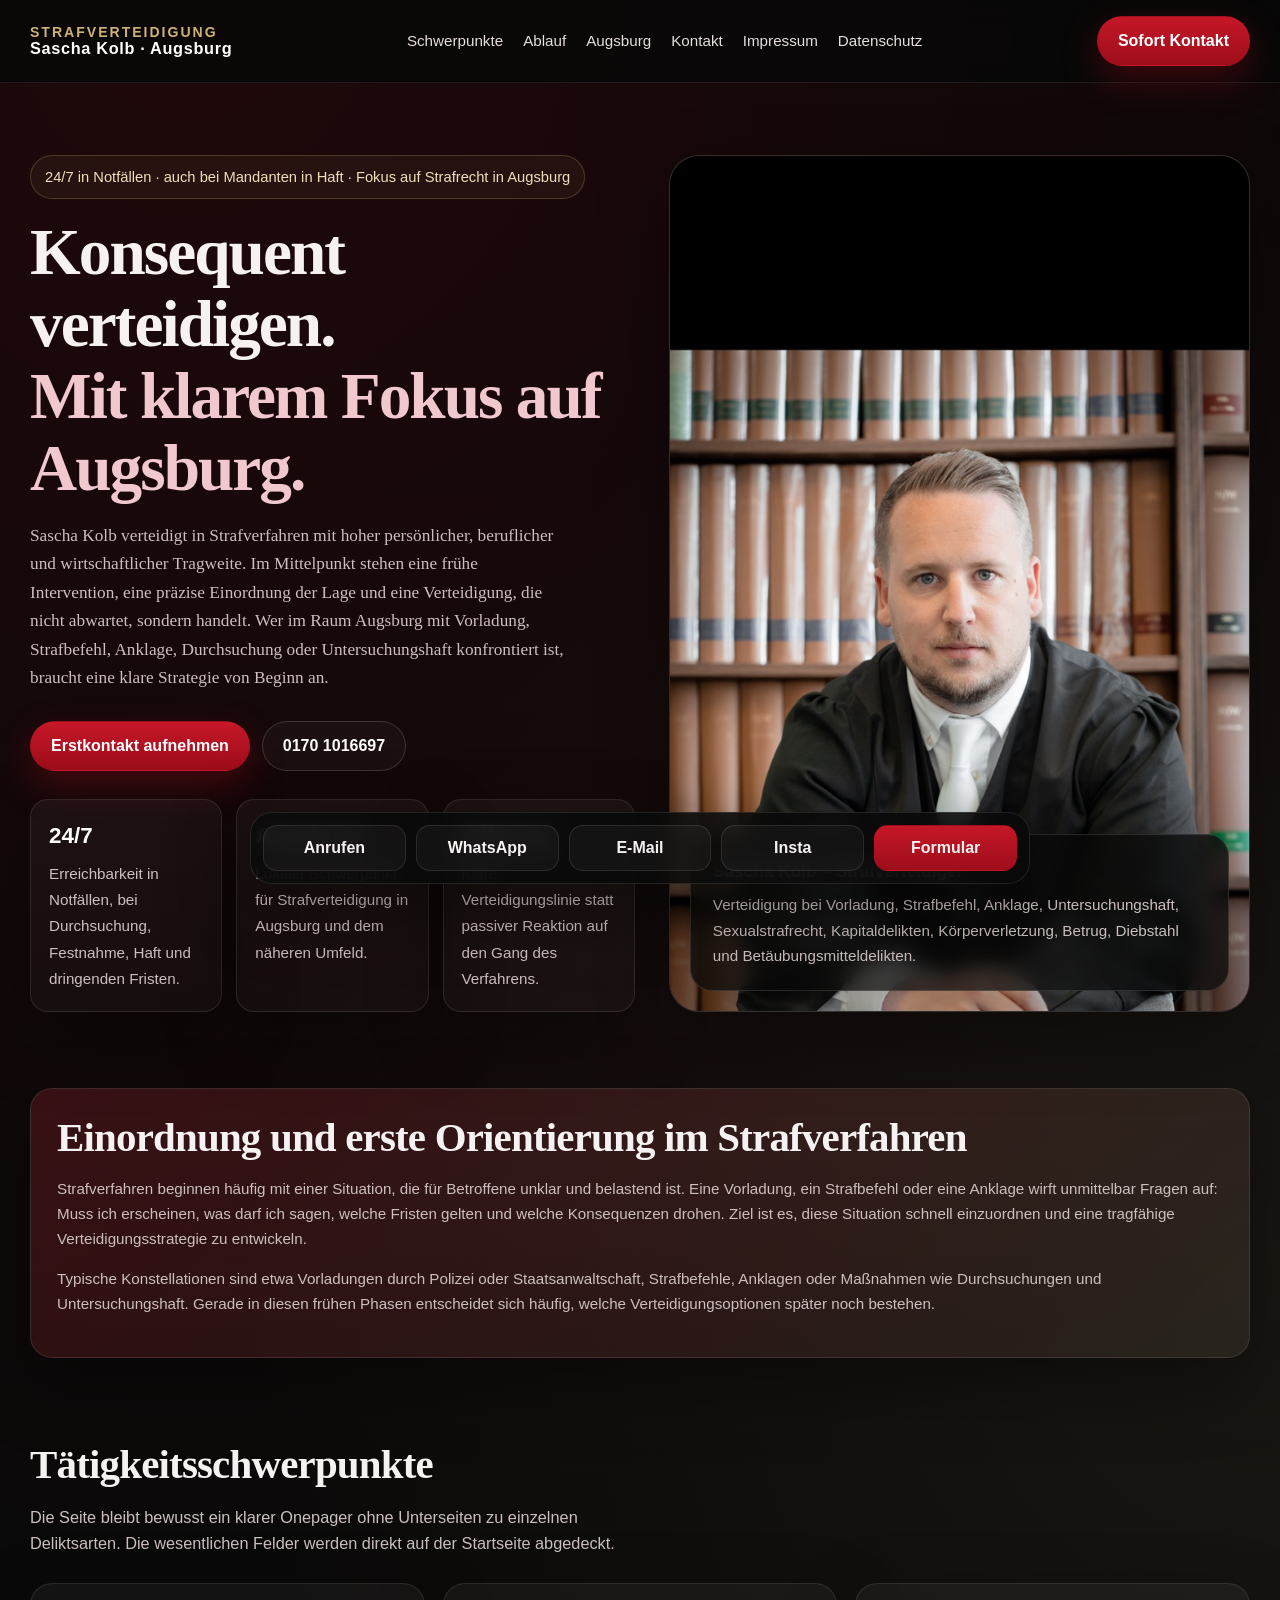
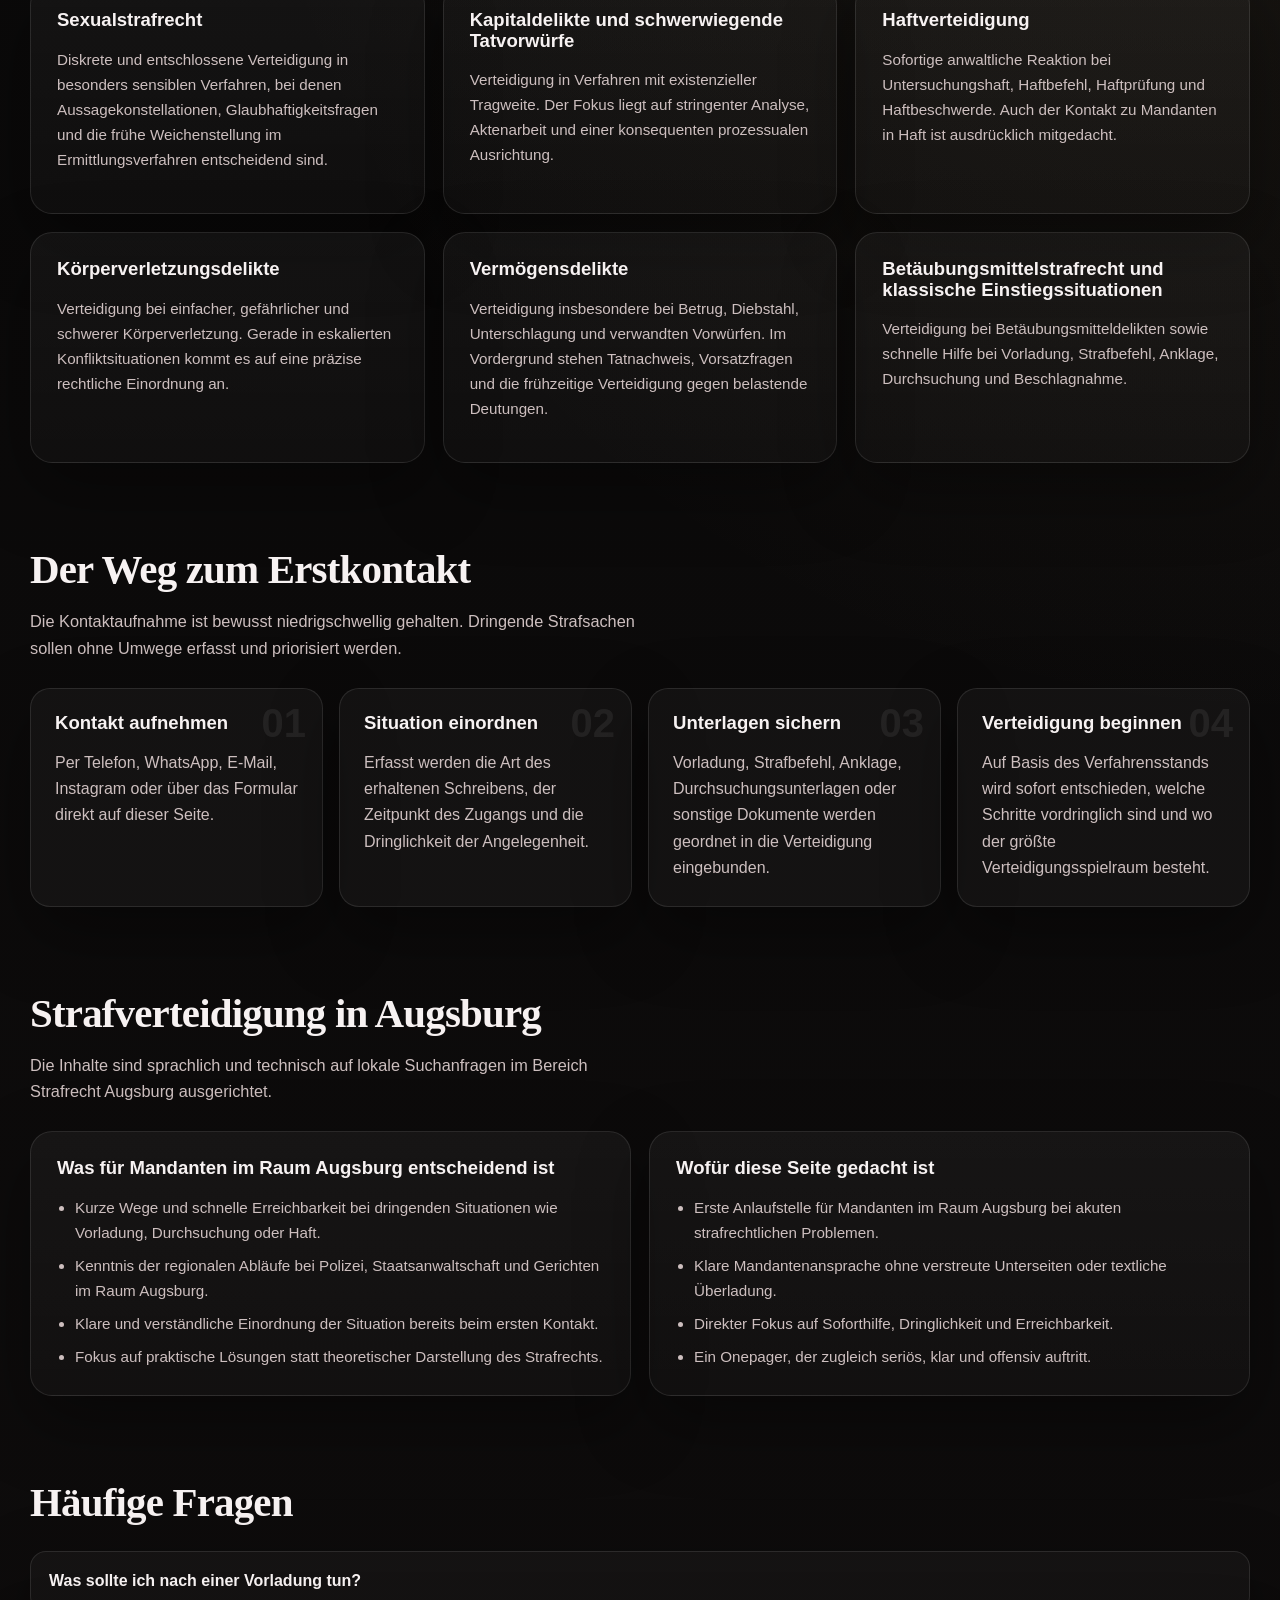
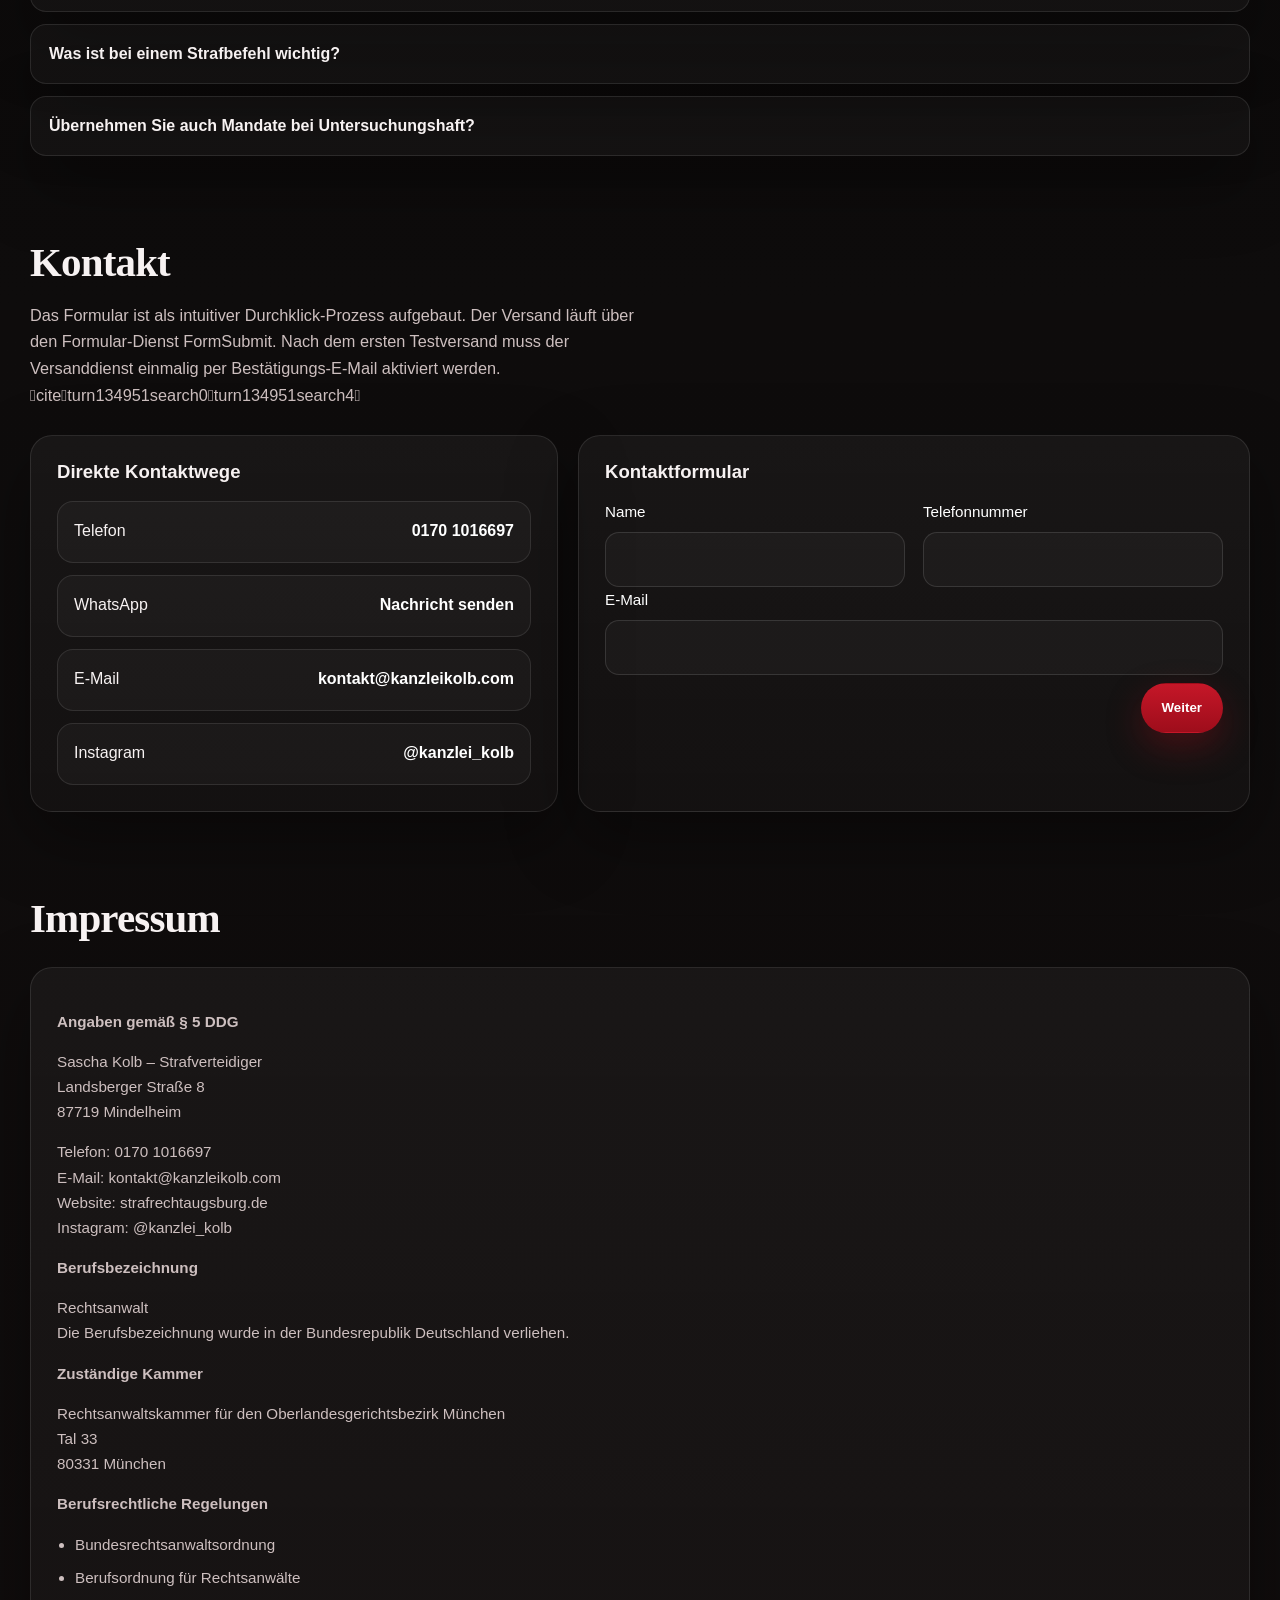
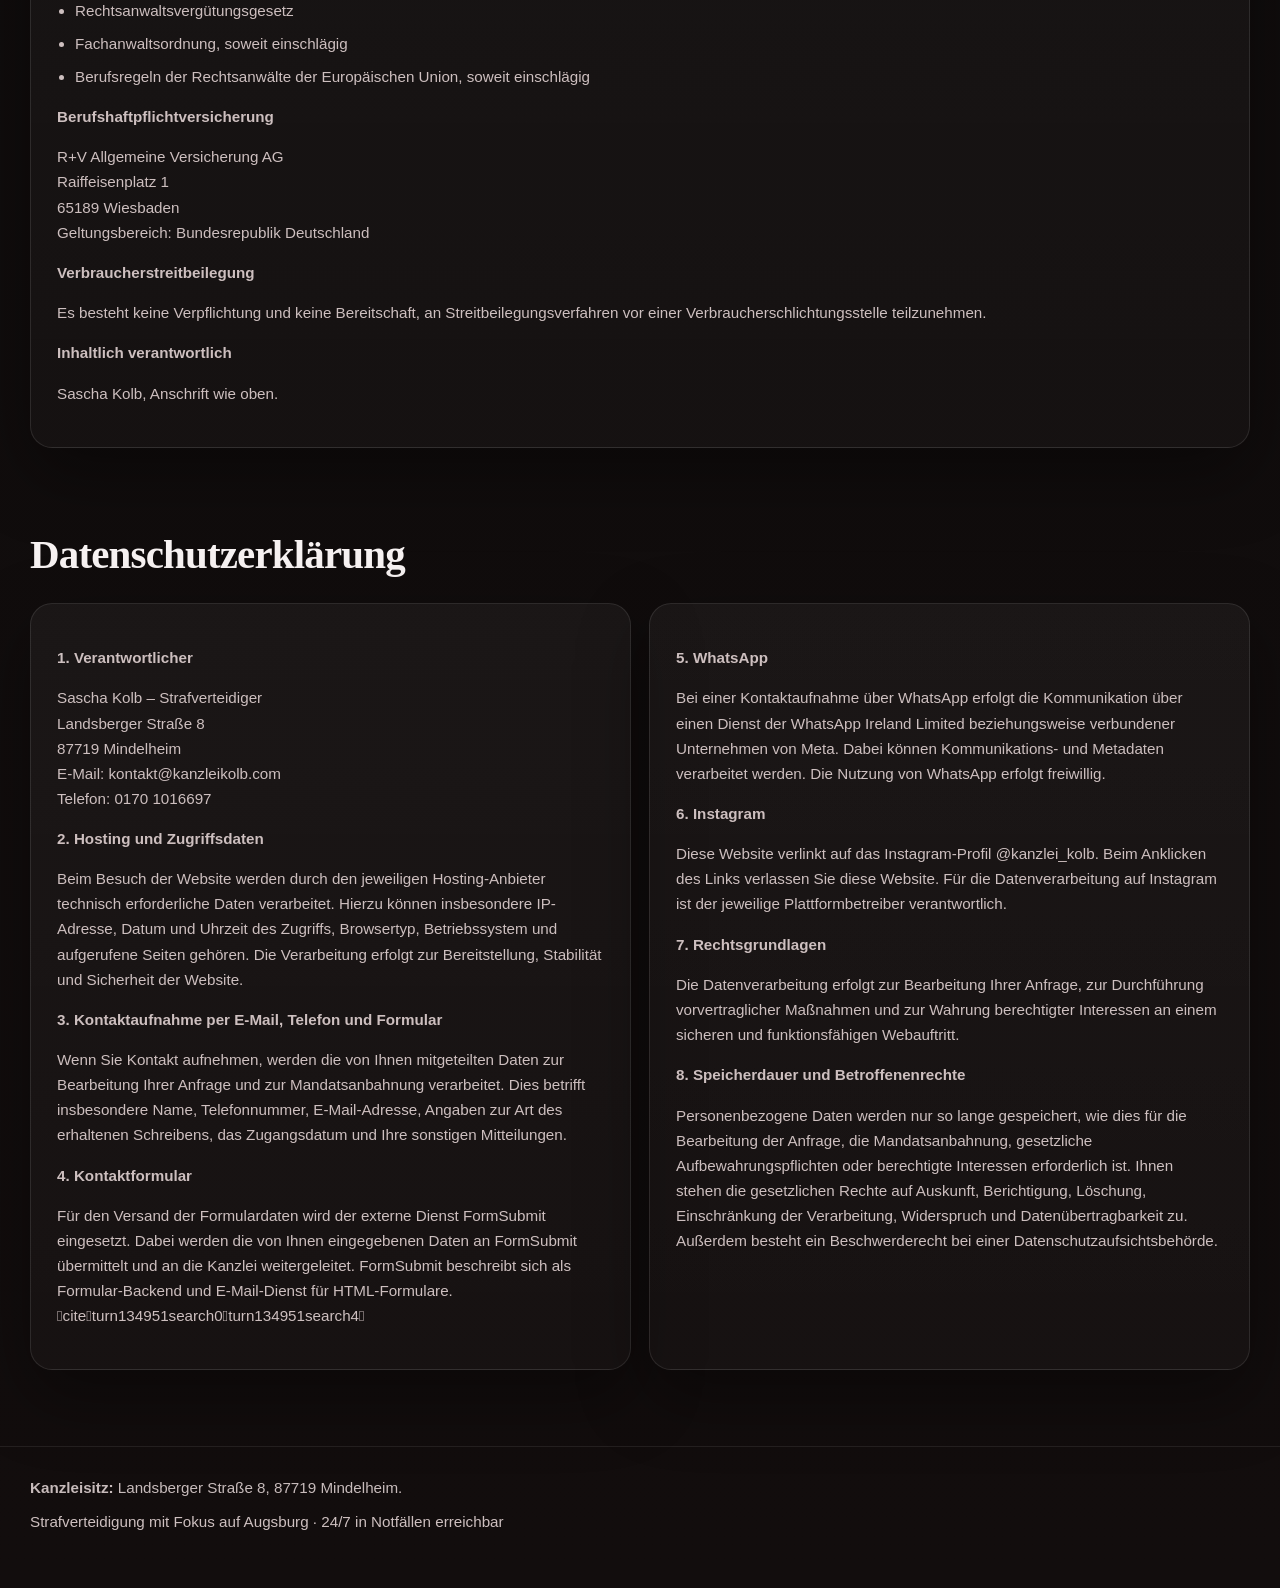
==== index.html @ fd98f2f2 "Add files via upload" ====
<!DOCTYPE html>
<html lang="de">
<head>
  <meta charset="UTF-8" />
  <meta name="viewport" content="width=device-width, initial-scale=1.0" />
  <title>Sascha Kolb – Strafverteidiger Augsburg | 24/7 in Notfällen</title>
  <meta name="description" content="Sascha Kolb – Strafverteidiger mit Fokus auf Augsburg. Verteidigung bei Vorladung, Strafbefehl, Anklage, Untersuchungshaft, Sexualstrafrecht, Kapitaldelikten, Körperverletzung, Betrug, Diebstahl und Betäubungsmitteldelikten. 24/7 in Notfällen erreichbar." />
  <meta name="keywords" content="Strafverteidiger Augsburg, Anwalt Strafrecht Augsburg, Strafverteidigung Augsburg, Sascha Kolb, Vorladung Augsburg, Strafbefehl Augsburg, Anklage Augsburg, Haftverteidigung Augsburg, Sexualstrafrecht Augsburg, Körperverletzung Augsburg, Betrug Augsburg, Diebstahl Augsburg, BTM Augsburg, Rechtsanwalt Strafrecht Augsburg" />
  <meta name="robots" content="index, follow, max-image-preview:large" />
  <meta name="theme-color" content="#0d0b0b" />
  <meta property="og:title" content="Sascha Kolb – Strafverteidiger Augsburg" />
  <meta property="og:description" content="Konsequente Strafverteidigung in Augsburg. 24/7 in Notfällen. Verteidigung bei Vorladung, Strafbefehl, Anklage und Haftsachen." />
  <meta property="og:type" content="website" />
  <meta property="og:locale" content="de_DE" />
  <meta property="og:url" content="https://strafrechtaugsburg.de/" />
  <link rel="canonical" href="https://strafrechtaugsburg.de/" />

  <style>
    :root {
      --bg: #080808;
      --bg2: #120d0d;
      --panel: rgba(255,255,255,0.045);
      --panel2: rgba(255,255,255,0.03);
      --line: rgba(255,255,255,0.10);
      --text: #f7f2f2;
      --muted: #cdbfbf;
      --red: #9e0d1b;
      --red2: #c51728;
      --gold: #cfb17a;
      --shadow: 0 26px 70px rgba(0,0,0,0.38);
      --radius: 22px;
      --max: 1220px;
    }

    * { box-sizing: border-box; }
    html { scroll-behavior: smooth; }
    body {
      margin: 0;
      color: var(--text);
      font-family: Georgia, "Times New Roman", serif;
      background:
        radial-gradient(circle at 15% 0%, rgba(158,13,27,0.16), transparent 24%),
        radial-gradient(circle at 100% 20%, rgba(207,177,122,0.08), transparent 20%),
        linear-gradient(180deg, #070707 0%, #0e0c0c 55%, #120d0d 100%);
      line-height: 1.65;
    }

    a { color: inherit; text-decoration: none; }
    img { max-width: 100%; display: block; }
    .container { width: min(calc(100% - 34px), var(--max)); margin: 0 auto; }
    .sans { font-family: Arial, Helvetica, sans-serif; }

    .topbar {
      position: sticky;
      top: 0;
      z-index: 999;
      backdrop-filter: blur(14px);
      background: rgba(8,8,8,0.84);
      border-bottom: 1px solid rgba(255,255,255,0.08);
    }

    .topbar-inner {
      display: flex;
      justify-content: space-between;
      align-items: center;
      gap: 18px;
      padding: 16px 0;
    }

    .logo {
      display: flex;
      flex-direction: column;
      line-height: 1.08;
    }

    .logo strong {
      font-family: Arial, Helvetica, sans-serif;
      text-transform: uppercase;
      letter-spacing: 0.14em;
      color: var(--gold);
      font-size: 0.88rem;
    }

    .logo span {
      font-family: Arial, Helvetica, sans-serif;
      font-weight: 700;
      font-size: 1.02rem;
      letter-spacing: 0.04em;
      color: white;
    }

    .nav {
      display: flex;
      gap: 20px;
      align-items: center;
      flex-wrap: wrap;
      font-family: Arial, Helvetica, sans-serif;
    }

    .nav a {
      color: #e7dddd;
      font-size: 0.95rem;
    }

    .btn {
      display: inline-flex;
      align-items: center;
      justify-content: center;
      min-height: 50px;
      padding: 0 20px;
      border-radius: 999px;
      border: 1px solid transparent;
      font-family: Arial, Helvetica, sans-serif;
      font-weight: 700;
      cursor: pointer;
      transition: transform 0.18s ease, box-shadow 0.18s ease;
    }

    .btn:hover { transform: translateY(-1px); }

    .btn-primary {
      color: white;
      background: linear-gradient(180deg, var(--red2) 0%, var(--red) 100%);
      box-shadow: 0 14px 35px rgba(158,13,27,0.35);
    }

    .btn-secondary {
      color: white;
      background: rgba(255,255,255,0.03);
      border-color: rgba(255,255,255,0.15);
    }

    .hero {
      padding: 72px 0 34px;
    }

    .hero-grid {
      display: grid;
      grid-template-columns: 1.02fr 0.98fr;
      gap: 34px;
      align-items: stretch;
    }

    .eyebrow {
      display: inline-flex;
      gap: 10px;
      padding: 9px 14px;
      border-radius: 999px;
      border: 1px solid rgba(207,177,122,0.24);
      background: rgba(207,177,122,0.06);
      color: #f0dfbb;
      font-family: Arial, Helvetica, sans-serif;
      font-size: 0.92rem;
      margin-bottom: 18px;
    }

    h1, h2, h3 {
      margin: 0 0 16px;
      line-height: 1.1;
      font-weight: 700;
    }

    h1 {
      font-size: clamp(2.55rem, 5.1vw, 5rem);
      letter-spacing: -0.03em;
    }

    h2 {
      font-size: clamp(1.8rem, 3.2vw, 2.8rem);
      letter-spacing: -0.02em;
    }

    h3 {
      font-size: 1.16rem;
      font-family: Arial, Helvetica, sans-serif;
    }

    .accent { color: #f2c8cf; }

    .lead {
      max-width: 62ch;
      color: var(--muted);
      font-size: 1.08rem;
      margin-bottom: 0;
    }

    .cta-row {
      display: flex;
      flex-wrap: wrap;
      gap: 12px;
      margin: 28px 0 24px;
    }

    .metrics {
      display: grid;
      grid-template-columns: repeat(3, minmax(0, 1fr));
      gap: 14px;
      margin-top: 28px;
    }

    .metric {
      border: 1px solid var(--line);
      background: linear-gradient(180deg, rgba(255,255,255,0.04), rgba(255,255,255,0.025));
      border-radius: 18px;
      padding: 18px;
      box-shadow: var(--shadow);
    }

    .metric strong {
      display: block;
      margin-bottom: 6px;
      color: white;
      font-size: 1.4rem;
      font-family: Arial, Helvetica, sans-serif;
    }

    .metric span {
      color: var(--muted);
      font-family: Arial, Helvetica, sans-serif;
      font-size: 0.95rem;
    }

    .hero-card {
      position: relative;
      overflow: hidden;
      border-radius: 30px;
      border: 1px solid rgba(255,255,255,0.09);
      box-shadow: var(--shadow);
      min-height: 690px;
      background:
        linear-gradient(160deg, rgba(207,177,122,0.08), rgba(255,255,255,0.02)),
        linear-gradient(180deg, #111111, #1b1010 70%, #220d10 100%);
    }

    .portrait {
      position: absolute;
      inset: 0;
      width: 100%;
      height: 100%;
      object-fit: cover;
      object-position: center top;
    }

    .hero-overlay {
      position: absolute;
      left: 20px;
      right: 20px;
      bottom: 20px;
      padding: 22px;
      border-radius: 22px;
      border: 1px solid rgba(255,255,255,0.12);
      background: rgba(10,10,10,0.78);
      backdrop-filter: blur(10px);
      box-shadow: var(--shadow);
    }

    .hero-overlay strong {
      display: block;
      margin-bottom: 7px;
      font-size: 1.08rem;
      font-family: Arial, Helvetica, sans-serif;
    }

    .section { padding: 42px 0; }

    .section-head {
      max-width: 78ch;
      margin-bottom: 26px;
    }

    .section-sub {
      color: var(--muted);
      margin: 0;
      font-size: 1.02rem;
    }

    .grid-3 {
      display: grid;
      grid-template-columns: repeat(3, minmax(0, 1fr));
      gap: 18px;
    }

    .grid-2 {
      display: grid;
      grid-template-columns: 1fr 1fr;
      gap: 18px;
    }

    .panel {
      border: 1px solid var(--line);
      border-radius: var(--radius);
      padding: 26px;
      background: linear-gradient(180deg, rgba(255,255,255,0.045), rgba(255,255,255,0.025));
      box-shadow: var(--shadow);
    }

    .panel p, .panel li, .small {
      color: var(--muted);
      font-family: Arial, Helvetica, sans-serif;
      font-size: 0.95rem;
    }

    .signal {
      background:
        linear-gradient(135deg, rgba(158,13,27,0.23), rgba(207,177,122,0.06)),
        linear-gradient(180deg, rgba(255,255,255,0.04), rgba(255,255,255,0.025));
    }

    .list {
      margin: 0;
      padding-left: 18px;
    }

    .list li + li { margin-top: 8px; }

    .keyword-band {
      display: flex;
      flex-wrap: wrap;
      gap: 10px;
      margin-top: 14px;
    }

    .keyword {
      padding: 10px 14px;
      border-radius: 999px;
      border: 1px solid rgba(255,255,255,0.10);
      background: rgba(255,255,255,0.04);
      font-family: Arial, Helvetica, sans-serif;
      font-size: 0.92rem;
      color: #f0ebeb;
    }

    .steps {
      display: grid;
      grid-template-columns: repeat(4, minmax(0,1fr));
      gap: 16px;
      counter-reset: steps;
    }

    .step {
      position: relative;
      padding: 24px;
      border-radius: 20px;
      border: 1px solid var(--line);
      background: rgba(255,255,255,0.035);
      overflow: hidden;
      box-shadow: var(--shadow);
    }

    .step::before {
      counter-increment: steps;
      content: "0" counter(steps);
      position: absolute;
      top: 14px;
      right: 16px;
      color: rgba(255,255,255,0.07);
      font-family: Arial, Helvetica, sans-serif;
      font-size: 2.5rem;
      font-weight: 700;
      line-height: 1;
    }

    .step p { margin: 0; color: var(--muted); font-family: Arial, Helvetica, sans-serif; }

    .faq {
      display: grid;
      gap: 12px;
    }

    details {
      border: 1px solid var(--line);
      border-radius: 16px;
      background: rgba(255,255,255,0.03);
      padding: 16px 18px;
      box-shadow: var(--shadow);
    }

    summary {
      cursor: pointer;
      list-style: none;
      font-family: Arial, Helvetica, sans-serif;
      font-weight: 700;
    }

    summary::-webkit-details-marker { display: none; }

    .contact-wrap {
      display: grid;
      grid-template-columns: 0.88fr 1.12fr;
      gap: 20px;
    }

    .contact-links {
      display: grid;
      gap: 12px;
      margin-top: 18px;
      font-family: Arial, Helvetica, sans-serif;
    }

    .contact-link {
      display: flex;
      justify-content: space-between;
      align-items: center;
      gap: 12px;
      min-height: 62px;
      padding: 15px 16px;
      border-radius: 16px;
      border: 1px solid var(--line);
      background: rgba(255,255,255,0.03);
    }

    .contact-link strong { color: white; }

    form {
      display: grid;
      gap: 14px;
      font-family: Arial, Helvetica, sans-serif;
    }

    label {
      display: grid;
      gap: 8px;
      color: #fff;
      font-size: 0.95rem;
      font-family: Arial, Helvetica, sans-serif;
    }

    input, select, textarea {
      width: 100%;
      font: inherit;
      color: white;
      background: rgba(255,255,255,0.03);
      border: 1px solid rgba(255,255,255,0.12);
      border-radius: 14px;
      padding: 14px 15px;
      outline: none;
    }

    input:focus, select:focus, textarea:focus {
      border-color: rgba(207,177,122,0.45);
      box-shadow: 0 0 0 3px rgba(207,177,122,0.10);
    }

    textarea { min-height: 150px; resize: vertical; }

    .steps-form { position: relative; }
    .form-step { display: none; }
    .form-step.active { display: block; }

    .step-actions {
      display: flex;
      justify-content: space-between;
      gap: 12px;
      margin-top: 8px;
    }

    .status {
      min-height: 24px;
      font-family: Arial, Helvetica, sans-serif;
      font-size: 0.95rem;
      color: #f0dfbb;
    }

    footer {
      margin-top: 34px;
      padding: 28px 0 54px;
      border-top: 1px solid rgba(255,255,255,0.08);
      color: #c7bbbb;
      font-family: Arial, Helvetica, sans-serif;
      font-size: 0.95rem;
    }

    .sticky {
      position: fixed;
      left: 50%;
      bottom: 16px;
      transform: translateX(-50%);
      z-index: 1000;
      width: min(calc(100% - 24px), 780px);
      padding: 12px;
      border-radius: 22px;
      background: rgba(10,10,10,0.88);
      backdrop-filter: blur(12px);
      border: 1px solid rgba(255,255,255,0.10);
      box-shadow: var(--shadow);
    }

    .sticky-grid {
      display: grid;
      grid-template-columns: repeat(5, 1fr);
      gap: 10px;
      font-family: Arial, Helvetica, sans-serif;
    }

    .sticky a {
      min-height: 46px;
      display: flex;
      align-items: center;
      justify-content: center;
      border-radius: 14px;
      border: 1px solid var(--line);
      background: rgba(255,255,255,0.04);
      font-weight: 700;
    }

    .sticky a.primary {
      background: linear-gradient(180deg, var(--red2), var(--red));
      border-color: transparent;
    }

    @media (max-width: 1020px) {
      .hero-grid, .grid-3, .steps, .contact-wrap, .grid-2 {
        grid-template-columns: 1fr 1fr;
      }
      .metrics { grid-template-columns: 1fr; }
    }

    @media (max-width: 760px) {
      .nav { display: none; }
      .hero-grid, .grid-3, .steps, .contact-wrap, .grid-2, .sticky-grid {
        grid-template-columns: 1fr;
      }
      .hero-card { min-height: 500px; }
      body { padding-bottom: 110px; }
      .hero { padding-top: 46px; }
    }
  </style>

  <script type="application/ld+json">
  {
    "@context":"https://schema.org",
    "@type":"LegalService",
    "name":"Sascha Kolb – Strafverteidiger",
    "url":"https://strafrechtaugsburg.de/",
    "description":"Strafverteidigung mit Fokus auf Augsburg bei Vorladung, Strafbefehl, Anklage, Untersuchungshaft, Sexualstrafrecht, Kapitaldelikten, Körperverletzung, Betrug, Diebstahl und Betäubungsmitteldelikten.",
    "areaServed":"Augsburg",
    "telephone":"+491701016697",
    "email":"kontakt@kanzleikolb.com",
    "address":{
      "@type":"PostalAddress",
      "streetAddress":"Landsberger Straße 8",
      "addressLocality":"Mindelheim",
      "postalCode":"87719",
      "addressCountry":"DE"
    },
    "sameAs":["https://instagram.com/kanzlei_kolb"]
  }
  </script>
</head>
<body>

  <header class="topbar">
    <div class="container topbar-inner">
      <a href="#top" class="logo">
        <strong>Strafverteidigung</strong>
        <span>Sascha Kolb · Augsburg</span>
      </a>
      <nav class="nav">
        <a href="#schwerpunkte">Schwerpunkte</a>
        <a href="#ablauf">Ablauf</a>
        <a href="#augsburg">Augsburg</a>
        <a href="#kontakt">Kontakt</a>
        <a href="#impressum">Impressum</a>
        <a href="#datenschutz">Datenschutz</a>
      </nav>
      <a class="btn btn-primary" href="#kontakt">Sofort Kontakt</a>
    </div>
  </header>

  <main id="top">
    <section class="hero">
      <div class="container hero-grid">
        <div>
          <div class="eyebrow">24/7 in Notfällen · auch bei Mandanten in Haft · Fokus auf Strafrecht in Augsburg</div>
          <h1>Konsequent verteidigen.<br><span class="accent">Mit klarem Fokus auf Augsburg.</span></h1>
          <p class="lead">
            Sascha Kolb verteidigt in Strafverfahren mit hoher persönlicher, beruflicher und wirtschaftlicher Tragweite. Im Mittelpunkt stehen eine frühe Intervention, eine präzise Einordnung der Lage und eine Verteidigung, die nicht abwartet, sondern handelt. Wer im Raum Augsburg mit Vorladung, Strafbefehl, Anklage, Durchsuchung oder Untersuchungshaft konfrontiert ist, braucht eine klare Strategie von Beginn an.
          </p>
          <div class="cta-row">
            <a class="btn btn-primary" href="#kontakt">Erstkontakt aufnehmen</a>
            <a class="btn btn-secondary" href="tel:+491701016697">0170 1016697</a>
          </div>

          <div class="metrics">
            <div class="metric">
              <strong>24/7</strong>
              <span>Erreichbarkeit in Notfällen, bei Durchsuchung, Festnahme, Haft und dringenden Fristen.</span>
            </div>
            <div class="metric">
              <strong>Augsburg</strong>
              <span>Lokaler Schwerpunkt für Strafverteidigung in Augsburg und dem näheren Umfeld.</span>
            </div>
            <div class="metric">
              <strong>Offensiv</strong>
              <span>Klare Verteidigungslinie statt passiver Reaktion auf den Gang des Verfahrens.</span>
            </div>
          </div>
        </div>

        <div class="hero-card">
          <img class="portrait" src="[data-uri]" alt="Sascha Kolb – Strafverteidiger Augsburg" />
          <div class="hero-overlay">
            <strong>Sascha Kolb – Strafverteidiger</strong>
            <div class="small">
              Verteidigung bei Vorladung, Strafbefehl, Anklage, Untersuchungshaft, Sexualstrafrecht, Kapitaldelikten, Körperverletzung, Betrug, Diebstahl und Betäubungsmitteldelikten.
            </div>
          </div>
        </div>
      </div>
    </section>

    <section class="section">
      <div class="container">
        <div class="panel signal">
          <h2>Einordnung und erste Orientierung im Strafverfahren</h2>
          <p>
            Strafverfahren beginnen häufig mit einer Situation, die für Betroffene unklar und belastend ist. Eine Vorladung, ein Strafbefehl oder eine Anklage wirft unmittelbar Fragen auf: Muss ich erscheinen, was darf ich sagen, welche Fristen gelten und welche Konsequenzen drohen. Ziel ist es, diese Situation schnell einzuordnen und eine tragfähige Verteidigungsstrategie zu entwickeln.
          </p>
          <p class="small">Typische Konstellationen sind etwa Vorladungen durch Polizei oder Staatsanwaltschaft, Strafbefehle, Anklagen oder Maßnahmen wie Durchsuchungen und Untersuchungshaft. Gerade in diesen frühen Phasen entscheidet sich häufig, welche Verteidigungsoptionen später noch bestehen.</p>
        </div>
      </div>
    </section>

    <section class="section" id="schwerpunkte">
      <div class="container">
        <div class="section-head">
          <h2>Tätigkeitsschwerpunkte</h2>
          <p class="section-sub sans">
            Die Seite bleibt bewusst ein klarer Onepager ohne Unterseiten zu einzelnen Deliktsarten. Die wesentlichen Felder werden direkt auf der Startseite abgedeckt.
          </p>
        </div>

        <div class="grid-3">
          <article class="panel">
            <h3>Sexualstrafrecht</h3>
            <p>Diskrete und entschlossene Verteidigung in besonders sensiblen Verfahren, bei denen Aussagekonstellationen, Glaubhaftigkeitsfragen und die frühe Weichenstellung im Ermittlungsverfahren entscheidend sind.</p>
          </article>
          <article class="panel">
            <h3>Kapitaldelikte und schwerwiegende Tatvorwürfe</h3>
            <p>Verteidigung in Verfahren mit existenzieller Tragweite. Der Fokus liegt auf stringenter Analyse, Aktenarbeit und einer konsequenten prozessualen Ausrichtung.</p>
          </article>
          <article class="panel">
            <h3>Haftverteidigung</h3>
            <p>Sofortige anwaltliche Reaktion bei Untersuchungshaft, Haftbefehl, Haftprüfung und Haftbeschwerde. Auch der Kontakt zu Mandanten in Haft ist ausdrücklich mitgedacht.</p>
          </article>
          <article class="panel">
            <h3>Körperverletzungsdelikte</h3>
            <p>Verteidigung bei einfacher, gefährlicher und schwerer Körperverletzung. Gerade in eskalierten Konfliktsituationen kommt es auf eine präzise rechtliche Einordnung an.</p>
          </article>
          <article class="panel">
            <h3>Vermögensdelikte</h3>
            <p>Verteidigung insbesondere bei Betrug, Diebstahl, Unterschlagung und verwandten Vorwürfen. Im Vordergrund stehen Tatnachweis, Vorsatzfragen und die frühzeitige Verteidigung gegen belastende Deutungen.</p>
          </article>
          <article class="panel">
            <h3>Betäubungsmittelstrafrecht und klassische Einstiegssituationen</h3>
            <p>Verteidigung bei Betäubungsmitteldelikten sowie schnelle Hilfe bei Vorladung, Strafbefehl, Anklage, Durchsuchung und Beschlagnahme.</p>
          </article>
        </div>
      </div>
    </section>

    <section class="section" id="ablauf">
      <div class="container">
        <div class="section-head">
          <h2>Der Weg zum Erstkontakt</h2>
          <p class="section-sub sans">
            Die Kontaktaufnahme ist bewusst niedrigschwellig gehalten. Dringende Strafsachen sollen ohne Umwege erfasst und priorisiert werden.
          </p>
        </div>

        <div class="steps">
          <div class="step">
            <h3>Kontakt aufnehmen</h3>
            <p>Per Telefon, WhatsApp, E-Mail, Instagram oder über das Formular direkt auf dieser Seite.</p>
          </div>
          <div class="step">
            <h3>Situation einordnen</h3>
            <p>Erfasst werden die Art des erhaltenen Schreibens, der Zeitpunkt des Zugangs und die Dringlichkeit der Angelegenheit.</p>
          </div>
          <div class="step">
            <h3>Unterlagen sichern</h3>
            <p>Vorladung, Strafbefehl, Anklage, Durchsuchungsunterlagen oder sonstige Dokumente werden geordnet in die Verteidigung eingebunden.</p>
          </div>
          <div class="step">
            <h3>Verteidigung beginnen</h3>
            <p>Auf Basis des Verfahrensstands wird sofort entschieden, welche Schritte vordringlich sind und wo der größte Verteidigungsspielraum besteht.</p>
          </div>
        </div>
      </div>
    </section>

    <section class="section" id="augsburg">
      <div class="container">
        <div class="section-head">
          <h2>Strafverteidigung in Augsburg</h2>
          <p class="section-sub sans">
            Die Inhalte sind sprachlich und technisch auf lokale Suchanfragen im Bereich Strafrecht Augsburg ausgerichtet.
          </p>
        </div>

        <div class="grid-2">
          <div class="panel">
            <h3>Was für Mandanten im Raum Augsburg entscheidend ist</h3>
            <ul class="list">
              <li>Kurze Wege und schnelle Erreichbarkeit bei dringenden Situationen wie Vorladung, Durchsuchung oder Haft.</li>
              <li>Kenntnis der regionalen Abläufe bei Polizei, Staatsanwaltschaft und Gerichten im Raum Augsburg.</li>
              <li>Klare und verständliche Einordnung der Situation bereits beim ersten Kontakt.</li>
              <li>Fokus auf praktische Lösungen statt theoretischer Darstellung des Strafrechts.</li>
            </ul>
          </div>
          <div class="panel">
            <h3>Wofür diese Seite gedacht ist</h3>
            <ul class="list">
              <li>Erste Anlaufstelle für Mandanten im Raum Augsburg bei akuten strafrechtlichen Problemen.</li>
              <li>Klare Mandantenansprache ohne verstreute Unterseiten oder textliche Überladung.</li>
              <li>Direkter Fokus auf Soforthilfe, Dringlichkeit und Erreichbarkeit.</li>
              <li>Ein Onepager, der zugleich seriös, klar und offensiv auftritt.</li>
            </ul>
          </div>
        </div>
      </div>
    </section>

    <section class="section">
      <div class="container">
        <div class="section-head">
          <h2>Häufige Fragen</h2>
        </div>
        <div class="faq">
          <details>
            <summary>Was sollte ich nach einer Vorladung tun?</summary>
            <p class="small">Eine Vorladung sollte nicht reflexhaft beantwortet werden. Entscheidend ist zunächst die Einordnung des Verfahrensstands und die Klärung, welche Angaben sinnvoll sind und welche nicht.</p>
          </details>
          <details>
            <summary>Was ist bei einem Strafbefehl wichtig?</summary>
            <p class="small">Ein Strafbefehl ist kein bloßes Hinweisschreiben. Maßgeblich sind insbesondere Fristen, die Folgen einer rechtskräftigen Entscheidung und die Frage, ob und wie dagegen vorzugehen ist.</p>
          </details>
          <details>
            <summary>Übernehmen Sie auch Mandate bei Untersuchungshaft?</summary>
            <p class="small">Ja. Gerade in Haftsachen kommt es auf schnelle anwaltliche Reaktion und eine klare Priorisierung der nächsten Schritte an.</p>
          </details>
        </div>
      </div>
    </section>

    <section class="section" id="kontakt">
      <div class="container">
        <div class="section-head">
          <h2>Kontakt</h2>
          <p class="section-sub sans">
            Das Formular ist als intuitiver Durchklick-Prozess aufgebaut. Der Versand läuft über den Formular-Dienst FormSubmit. Nach dem ersten Testversand muss der Versanddienst einmalig per Bestätigungs-E-Mail aktiviert werden. citeturn134951search0turn134951search4
          </p>
        </div>

        <div class="contact-wrap">
          <div class="panel">
            <h3>Direkte Kontaktwege</h3>
            <div class="contact-links">
              <a class="contact-link" href="tel:+491701016697"><span>Telefon</span><strong>0170 1016697</strong></a>
              <a class="contact-link" href="https://wa.me/491701016697" target="_blank" rel="noopener"><span>WhatsApp</span><strong>Nachricht senden</strong></a>
              <a class="contact-link" href="mailto:kontakt@kanzleikolb.com"><span>E-Mail</span><strong>kontakt@kanzleikolb.com</strong></a>
              <a class="contact-link" href="https://instagram.com/kanzlei_kolb" target="_blank" rel="noopener"><span>Instagram</span><strong>@kanzlei_kolb</strong></a>
            </div>
          </div>

          <div class="panel">
            <h3>Kontaktformular</h3>
            <form id="wizardForm" class="steps-form" action="https://formsubmit.co/ajax/kontakt@kanzleikolb.com" method="POST">
              <input type="hidden" name="_subject" value="Neue Kontaktanfrage über strafrechtaugsburg.de" />
              <input type="hidden" name="_captcha" value="false" />
              <input type="hidden" name="_template" value="table" />
              <input type="text" name="_honey" style="display:none" tabindex="-1" autocomplete="off" />

              <div class="form-step active" data-step="1">
                <div class="grid-2">
                  <label>
                    Name
                    <input type="text" name="Name" id="name" required />
                  </label>
                  <label>
                    Telefonnummer
                    <input type="text" name="Telefon" id="phone" required />
                  </label>
                </div>
                <label>
                  E-Mail
                  <input type="email" name="E-Mail" id="email" required />
                </label>
                <div class="step-actions">
                  <span></span>
                  <button type="button" class="btn btn-primary" onclick="goStep(2)">Weiter</button>
                </div>
              </div>

              <div class="form-step" data-step="2">
                <label>
                  Welche Art von Schreiben wurde erhalten?
                  <select name="Art des Schreibens" id="documentType" required>
                    <option value="">Bitte auswählen</option>
                    <option>Vorladung</option>
                    <option>Strafbefehl</option>
                    <option>Anklage</option>
                    <option>Durchsuchungsbeschluss</option>
                    <option>Kein Schreiben erhalten</option>
                    <option>Sonstiges</option>
                  </select>
                </label>
                <label>
                  Datum des Zugangs
                  <input type="date" name="Datum des Zugangs" id="receivedDate" />
                </label>
                <label>
                  Kurze Schilderung
                  <textarea name="Sachverhalt" id="message" placeholder="Worum geht es?"></textarea>
                </label>
                <div class="step-actions">
                  <button type="button" class="btn btn-secondary" onclick="goStep(1)">Zurück</button>
                  <button type="submit" class="btn btn-primary">Anfrage absenden</button>
                </div>
              </div>

              <div id="formStatus" class="status"></div>
            </form>
          </div>
        </div>
      </div>
    </section>

    <section class="section" id="impressum">
      <div class="container">
        <div class="section-head">
          <h2>Impressum</h2>
        </div>
        <div class="panel">
          <p><strong>Angaben gemäß § 5 DDG</strong></p>
          <p>Sascha Kolb – Strafverteidiger<br>Landsberger Straße 8<br>87719 Mindelheim</p>
          <p>Telefon: <a href="tel:+491701016697">0170 1016697</a><br>
          E-Mail: <a href="mailto:kontakt@kanzleikolb.com">kontakt@kanzleikolb.com</a><br>
          Website: <a href="https://strafrechtaugsburg.de/">strafrechtaugsburg.de</a><br>
          Instagram: <a href="https://instagram.com/kanzlei_kolb" target="_blank" rel="noopener">@kanzlei_kolb</a></p>

          <p><strong>Berufsbezeichnung</strong></p>
          <p>Rechtsanwalt<br>Die Berufsbezeichnung wurde in der Bundesrepublik Deutschland verliehen.</p>

          <p><strong>Zuständige Kammer</strong></p>
          <p>Rechtsanwaltskammer für den Oberlandesgerichtsbezirk München<br>Tal 33<br>80331 München</p>

          <p><strong>Berufsrechtliche Regelungen</strong></p>
          <ul class="list">
            <li>Bundesrechtsanwaltsordnung</li>
            <li>Berufsordnung für Rechtsanwälte</li>
            <li>Rechtsanwaltsvergütungsgesetz</li>
            <li>Fachanwaltsordnung, soweit einschlägig</li>
            <li>Berufsregeln der Rechtsanwälte der Europäischen Union, soweit einschlägig</li>
          </ul>

          <p><strong>Berufshaftpflichtversicherung</strong></p>
          <p>R+V Allgemeine Versicherung AG<br>Raiffeisenplatz 1<br>65189 Wiesbaden<br>Geltungsbereich: Bundesrepublik Deutschland</p>

          <p><strong>Verbraucherstreitbeilegung</strong></p>
          <p>Es besteht keine Verpflichtung und keine Bereitschaft, an Streitbeilegungsverfahren vor einer Verbraucherschlichtungsstelle teilzunehmen.</p>

          <p><strong>Inhaltlich verantwortlich</strong></p>
          <p>Sascha Kolb, Anschrift wie oben.</p>
        </div>
      </div>
    </section>

    <section class="section" id="datenschutz">
      <div class="container">
        <div class="section-head">
          <h2>Datenschutzerklärung</h2>
        </div>

        <div class="grid-2">
          <div class="panel">
            <p><strong>1. Verantwortlicher</strong></p>
            <p>Sascha Kolb – Strafverteidiger<br>Landsberger Straße 8<br>87719 Mindelheim<br>E-Mail: kontakt@kanzleikolb.com<br>Telefon: 0170 1016697</p>

            <p><strong>2. Hosting und Zugriffsdaten</strong></p>
            <p>Beim Besuch der Website werden durch den jeweiligen Hosting-Anbieter technisch erforderliche Daten verarbeitet. Hierzu können insbesondere IP-Adresse, Datum und Uhrzeit des Zugriffs, Browsertyp, Betriebssystem und aufgerufene Seiten gehören. Die Verarbeitung erfolgt zur Bereitstellung, Stabilität und Sicherheit der Website.</p>

            <p><strong>3. Kontaktaufnahme per E-Mail, Telefon und Formular</strong></p>
            <p>Wenn Sie Kontakt aufnehmen, werden die von Ihnen mitgeteilten Daten zur Bearbeitung Ihrer Anfrage und zur Mandatsanbahnung verarbeitet. Dies betrifft insbesondere Name, Telefonnummer, E-Mail-Adresse, Angaben zur Art des erhaltenen Schreibens, das Zugangsdatum und Ihre sonstigen Mitteilungen.</p>

            <p><strong>4. Kontaktformular</strong></p>
            <p>Für den Versand der Formulardaten wird der externe Dienst FormSubmit eingesetzt. Dabei werden die von Ihnen eingegebenen Daten an FormSubmit übermittelt und an die Kanzlei weitergeleitet. FormSubmit beschreibt sich als Formular-Backend und E-Mail-Dienst für HTML-Formulare. citeturn134951search0turn134951search4</p>
          </div>

          <div class="panel">
            <p><strong>5. WhatsApp</strong></p>
            <p>Bei einer Kontaktaufnahme über WhatsApp erfolgt die Kommunikation über einen Dienst der WhatsApp Ireland Limited beziehungsweise verbundener Unternehmen von Meta. Dabei können Kommunikations- und Metadaten verarbeitet werden. Die Nutzung von WhatsApp erfolgt freiwillig.</p>

            <p><strong>6. Instagram</strong></p>
            <p>Diese Website verlinkt auf das Instagram-Profil <a href="https://instagram.com/kanzlei_kolb" target="_blank" rel="noopener">@kanzlei_kolb</a>. Beim Anklicken des Links verlassen Sie diese Website. Für die Datenverarbeitung auf Instagram ist der jeweilige Plattformbetreiber verantwortlich.</p>

            <p><strong>7. Rechtsgrundlagen</strong></p>
            <p>Die Datenverarbeitung erfolgt zur Bearbeitung Ihrer Anfrage, zur Durchführung vorvertraglicher Maßnahmen und zur Wahrung berechtigter Interessen an einem sicheren und funktionsfähigen Webauftritt.</p>

            <p><strong>8. Speicherdauer und Betroffenenrechte</strong></p>
            <p>Personenbezogene Daten werden nur so lange gespeichert, wie dies für die Bearbeitung der Anfrage, die Mandatsanbahnung, gesetzliche Aufbewahrungspflichten oder berechtigte Interessen erforderlich ist. Ihnen stehen die gesetzlichen Rechte auf Auskunft, Berichtigung, Löschung, Einschränkung der Verarbeitung, Widerspruch und Datenübertragbarkeit zu. Außerdem besteht ein Beschwerderecht bei einer Datenschutzaufsichtsbehörde.</p>
          </div>
        </div>
      </div>
    </section>
  </main>

  <footer>
    <div class="container">
      <div><strong>Kanzleisitz:</strong> Landsberger Straße 8, 87719 Mindelheim.</div>
      <div class="small" style="margin-top:8px;">Strafverteidigung mit Fokus auf Augsburg · 24/7 in Notfällen erreichbar</div>
    </div>
  </footer>

  <div class="sticky">
    <div class="sticky-grid">
      <a href="tel:+491701016697">Anrufen</a>
      <a href="https://wa.me/491701016697" target="_blank" rel="noopener">WhatsApp</a>
      <a href="mailto:kontakt@kanzleikolb.com">E-Mail</a>
      <a href="https://instagram.com/kanzlei_kolb" target="_blank" rel="noopener">Insta</a>
      <a href="#kontakt" class="primary">Formular</a>
    </div>
  </div>

  <script>
    function goStep(step) {
      document.querySelectorAll('.form-step').forEach(el => el.classList.remove('active'));
      document.querySelector('.form-step[data-step="' + step + '"]').classList.add('active');
    }

    const form = document.getElementById('wizardForm');
    const status = document.getElementById('formStatus');

    form.addEventListener('submit', async function (e) {
      e.preventDefault();
      status.textContent = 'Anfrage wird versendet …';

      const formData = new FormData(form);

      try {
        const response = await fetch(form.action, {
          method: 'POST',
          body: formData,
          headers: { 'Accept': 'application/json' }
        });

        const result = await response.json();

        if (result.success === 'true' || result.success === true) {
          status.textContent = 'Vielen Dank. Ihre Anfrage wurde erfolgreich versendet.';
          form.reset();
          goStep(1);
        } else {
          status.textContent = 'Der Versand konnte nicht abgeschlossen werden. Bitte nutzen Sie alternativ Telefon, WhatsApp oder E-Mail.';
        }
      } catch (error) {
        status.textContent = 'Der Versand konnte nicht abgeschlossen werden. Bitte nutzen Sie alternativ Telefon, WhatsApp oder E-Mail.';
      }
    });
  </script>
</body>
</html>
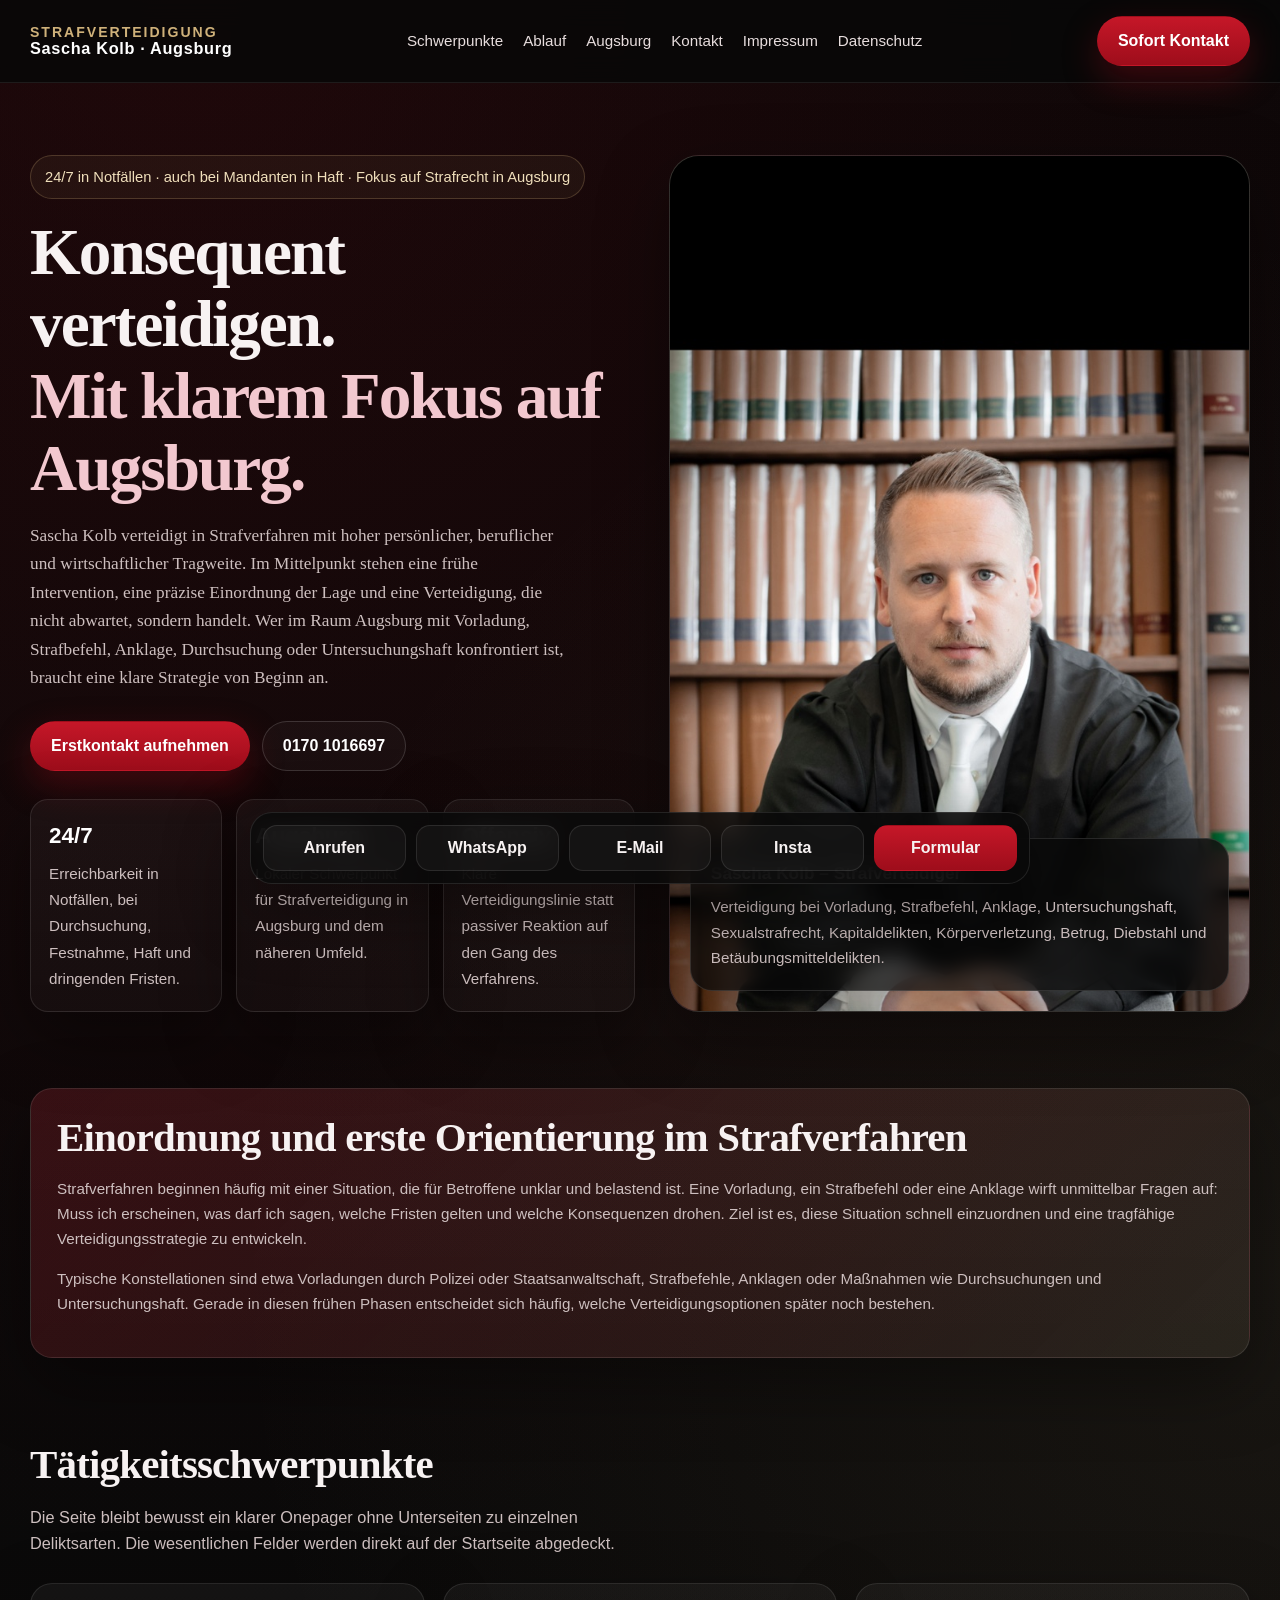
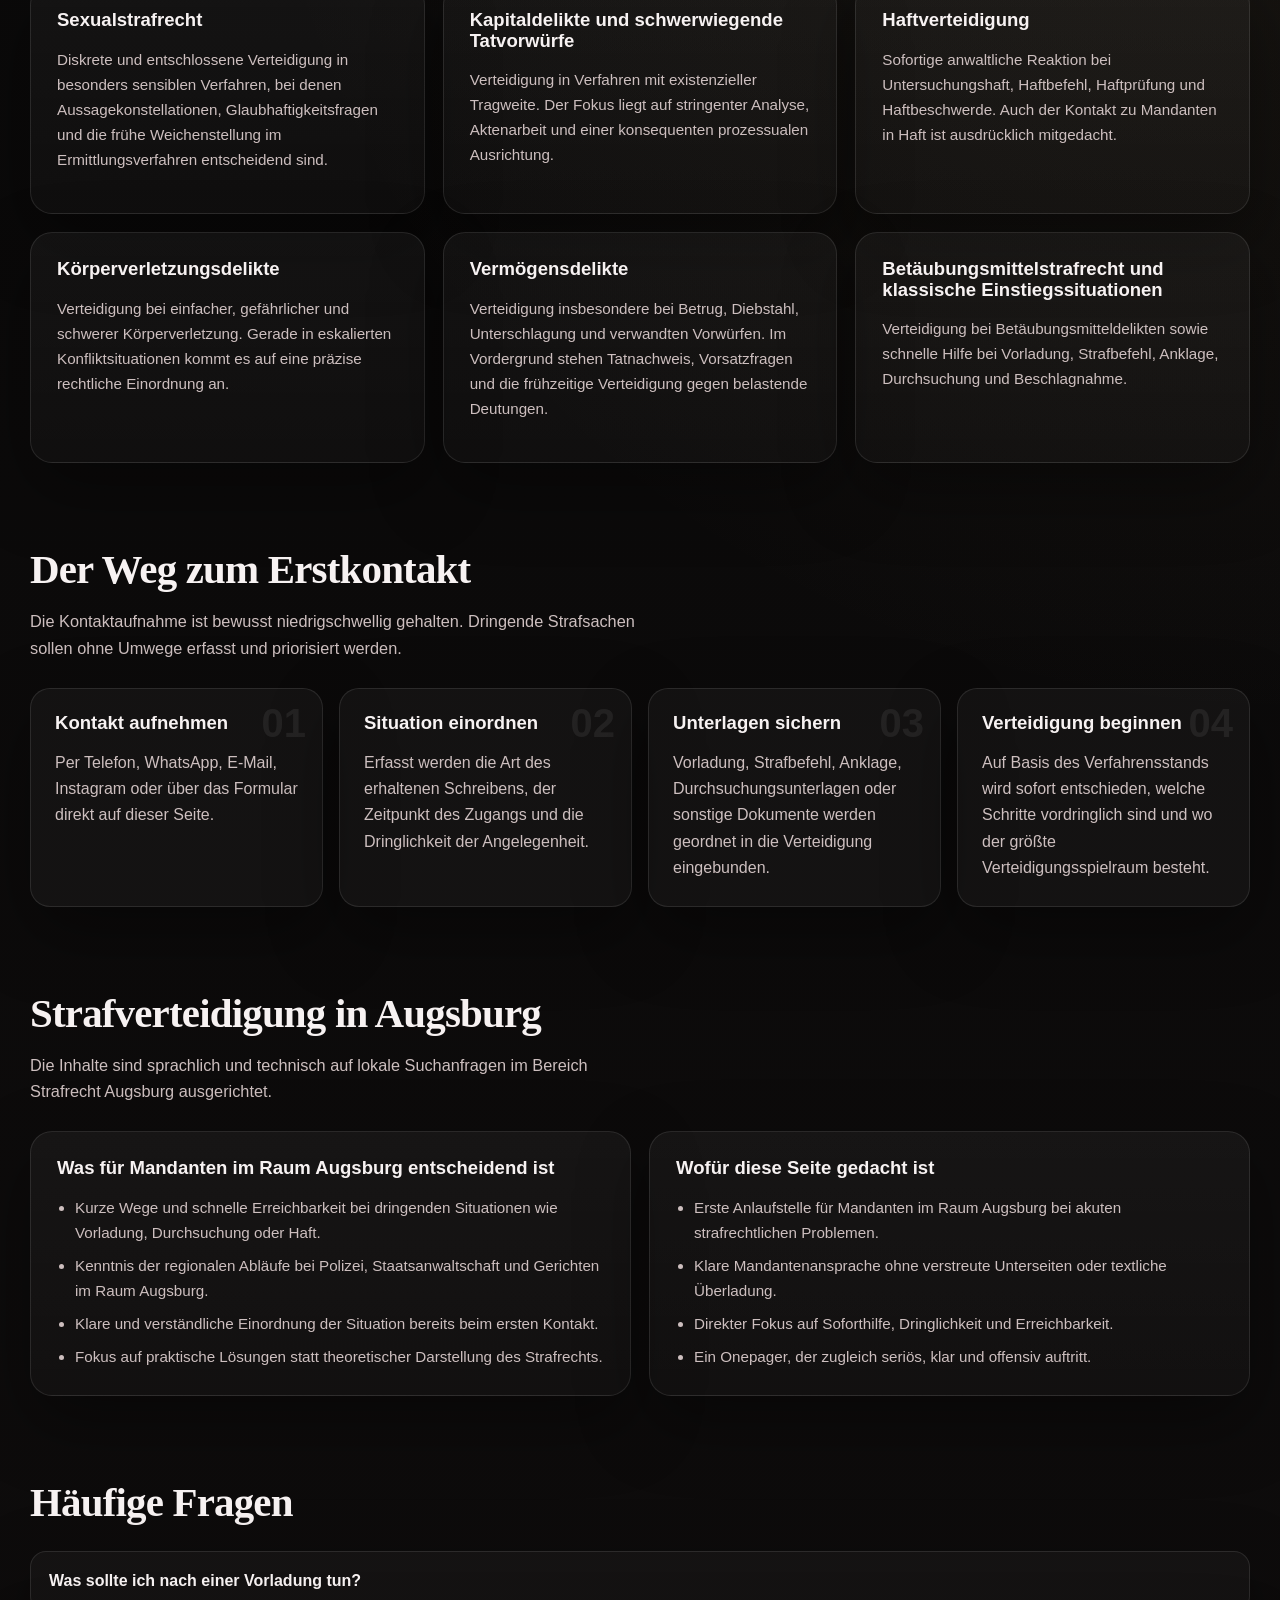
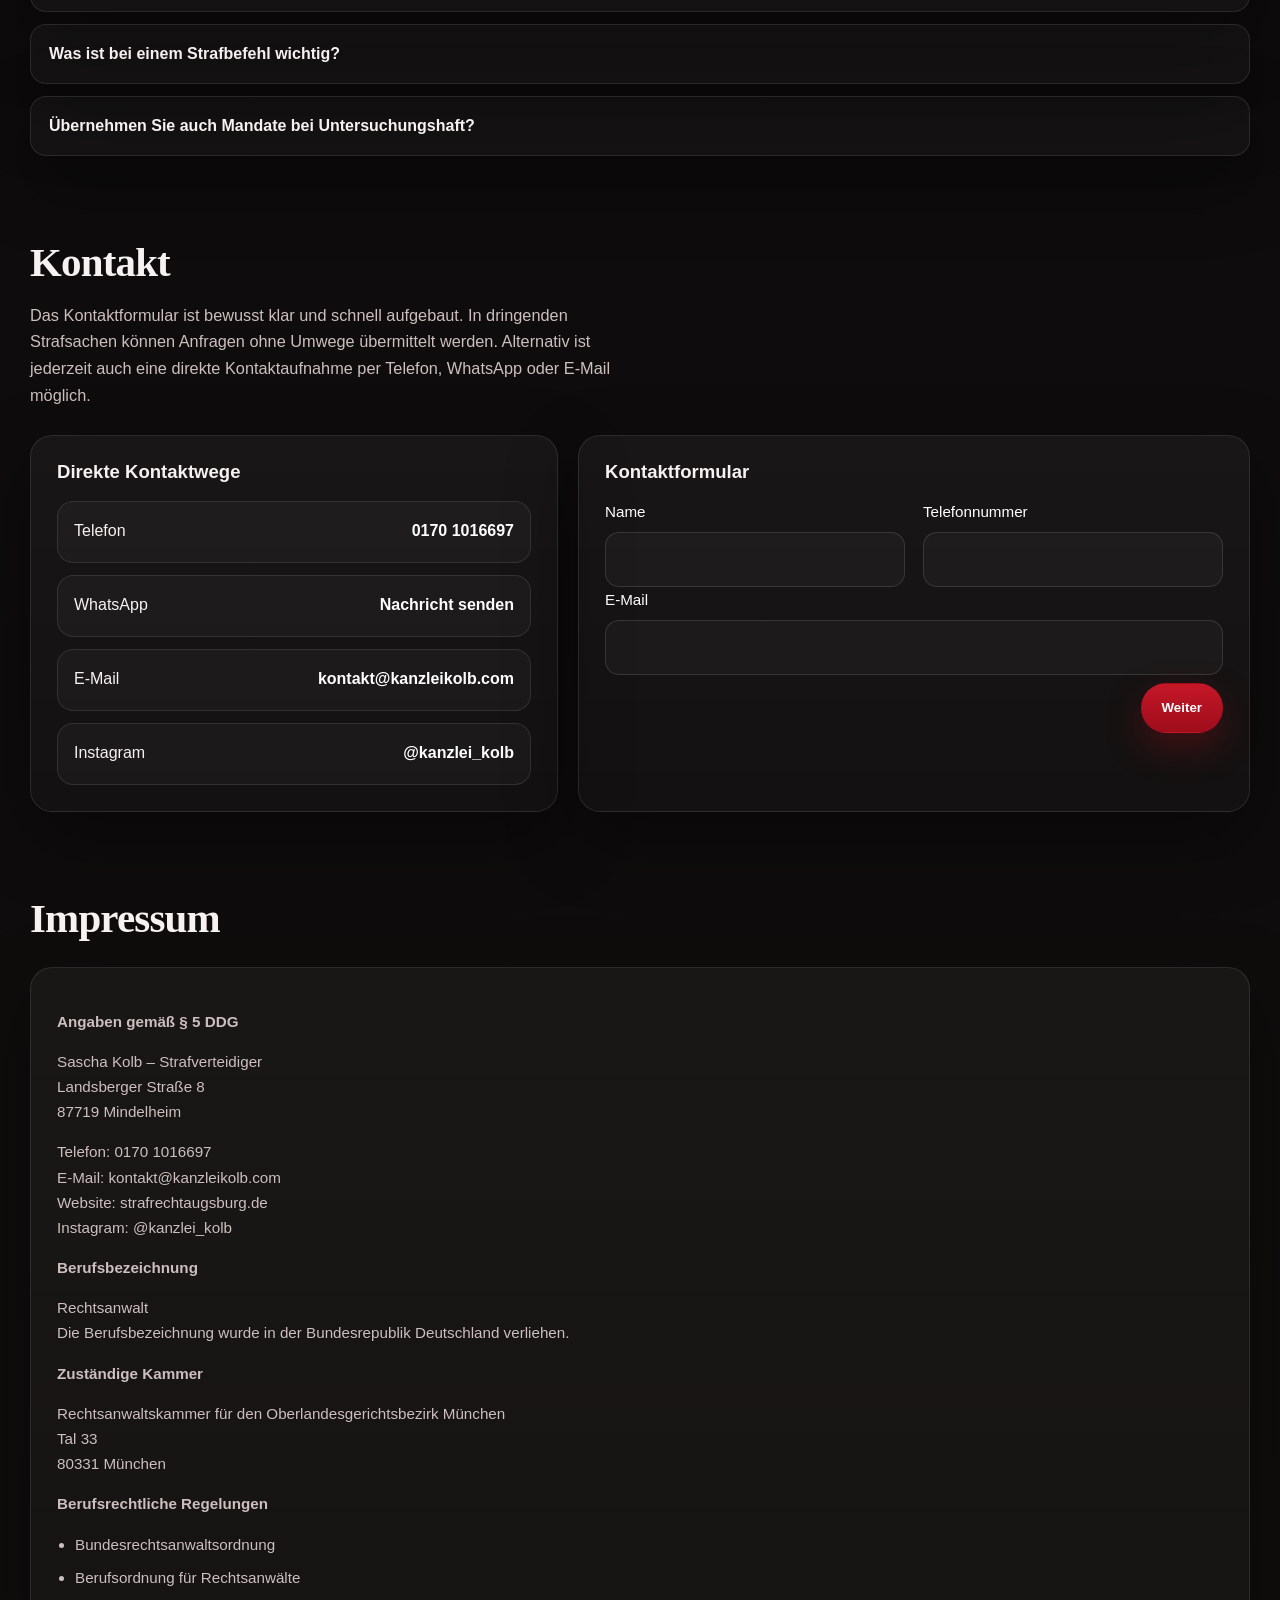
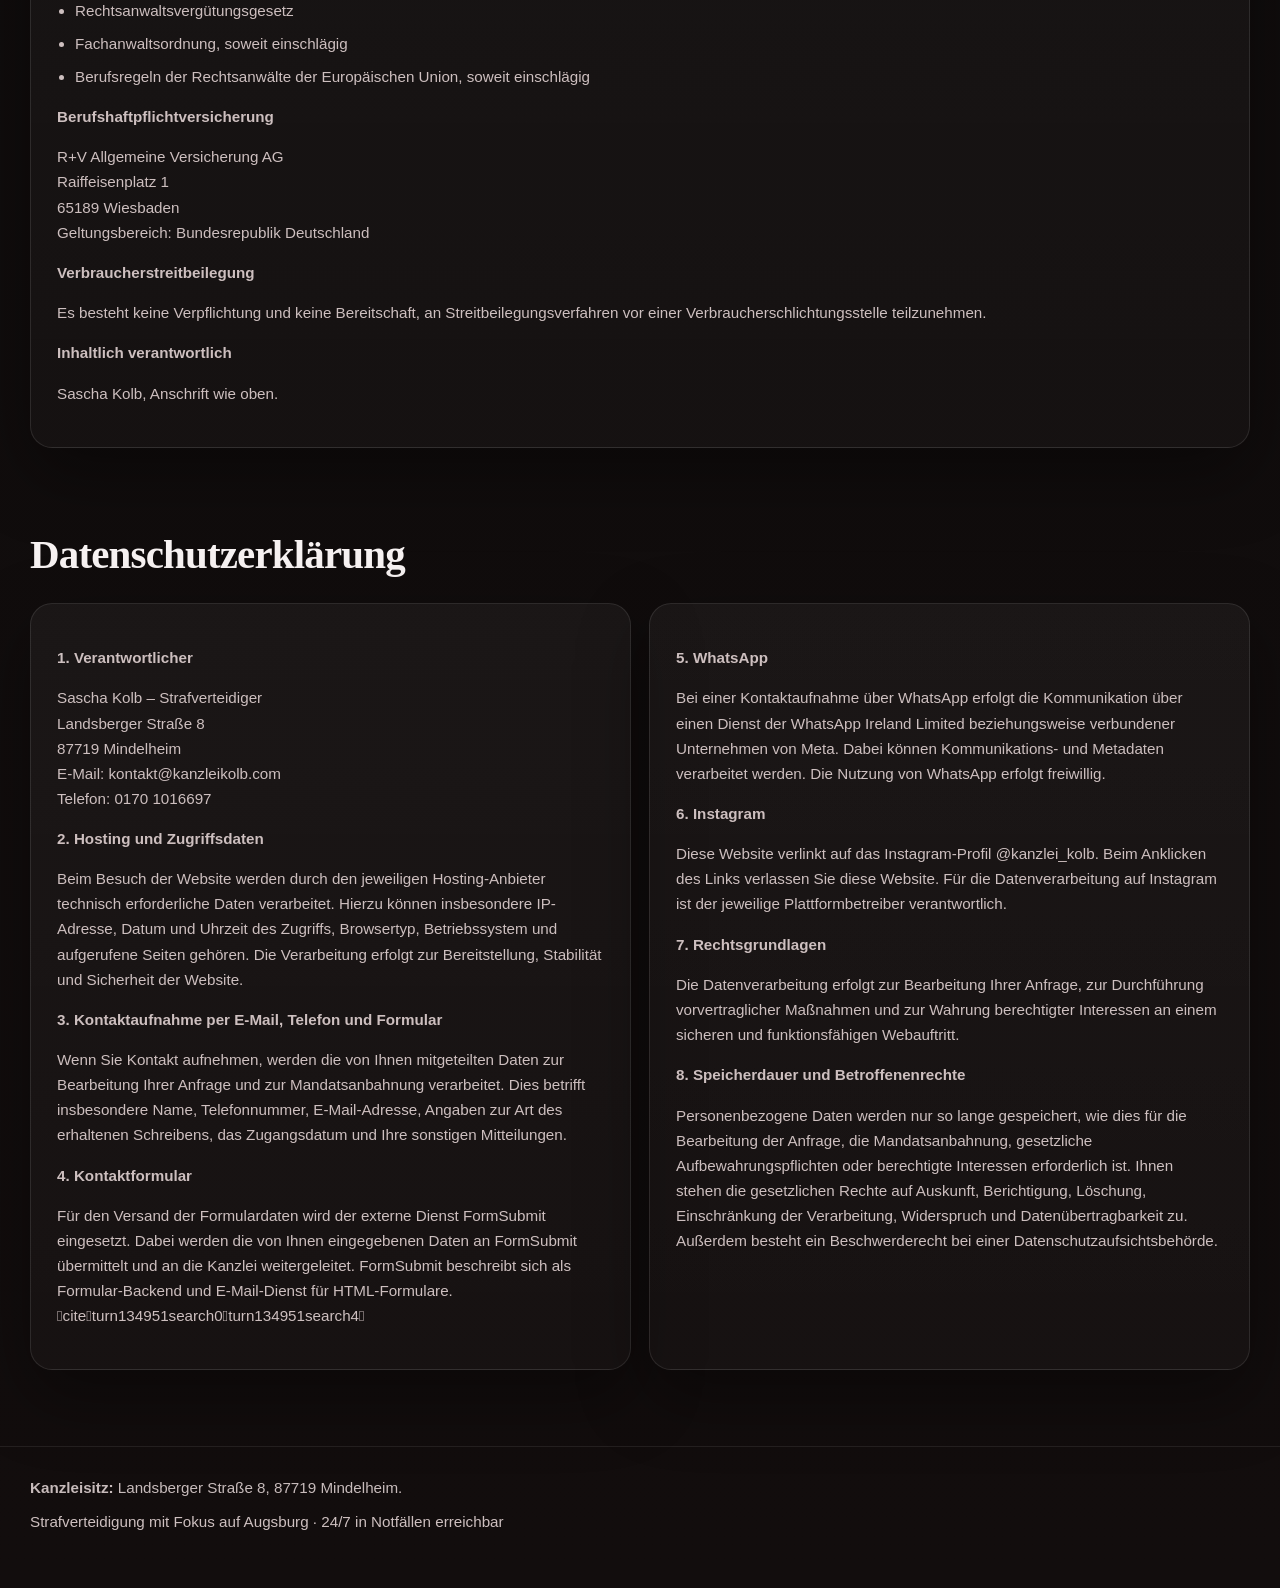
==== commit 112fc274: "Add files via upload" ====
--- a/index.html
+++ b/index.html
@@ -246,7 +246,7 @@
       left: 20px;
       right: 20px;
       bottom: 20px;
-      padding: 22px;
+      padding: 20px;
       border-radius: 22px;
       border: 1px solid rgba(255,255,255,0.12);
       background: rgba(10,10,10,0.78);
@@ -520,7 +520,20 @@
       .hero-grid, .grid-3, .steps, .contact-wrap, .grid-2, .sticky-grid {
         grid-template-columns: 1fr;
       }
-      .hero-card { min-height: 500px; }
+      .hero-card {
+        min-height: auto;
+        height: 420px;
+        margin-top: 10px;
+      }
+      .hero-overlay {
+        left: 14px;
+        right: 14px;
+        bottom: 14px;
+        padding: 16px;
+      }
+      .portrait {
+        object-position: center 18%;
+      }
       body { padding-bottom: 110px; }
       .hero { padding-top: 46px; }
     }
@@ -748,7 +761,7 @@
         <div class="section-head">
           <h2>Kontakt</h2>
           <p class="section-sub sans">
-            Das Formular ist als intuitiver Durchklick-Prozess aufgebaut. Der Versand läuft über den Formular-Dienst FormSubmit. Nach dem ersten Testversand muss der Versanddienst einmalig per Bestätigungs-E-Mail aktiviert werden. citeturn134951search0turn134951search4
+            Das Kontaktformular ist bewusst klar und schnell aufgebaut. In dringenden Strafsachen können Anfragen ohne Umwege übermittelt werden. Alternativ ist jederzeit auch eine direkte Kontaktaufnahme per Telefon, WhatsApp oder E-Mail möglich.
           </p>
         </div>
 
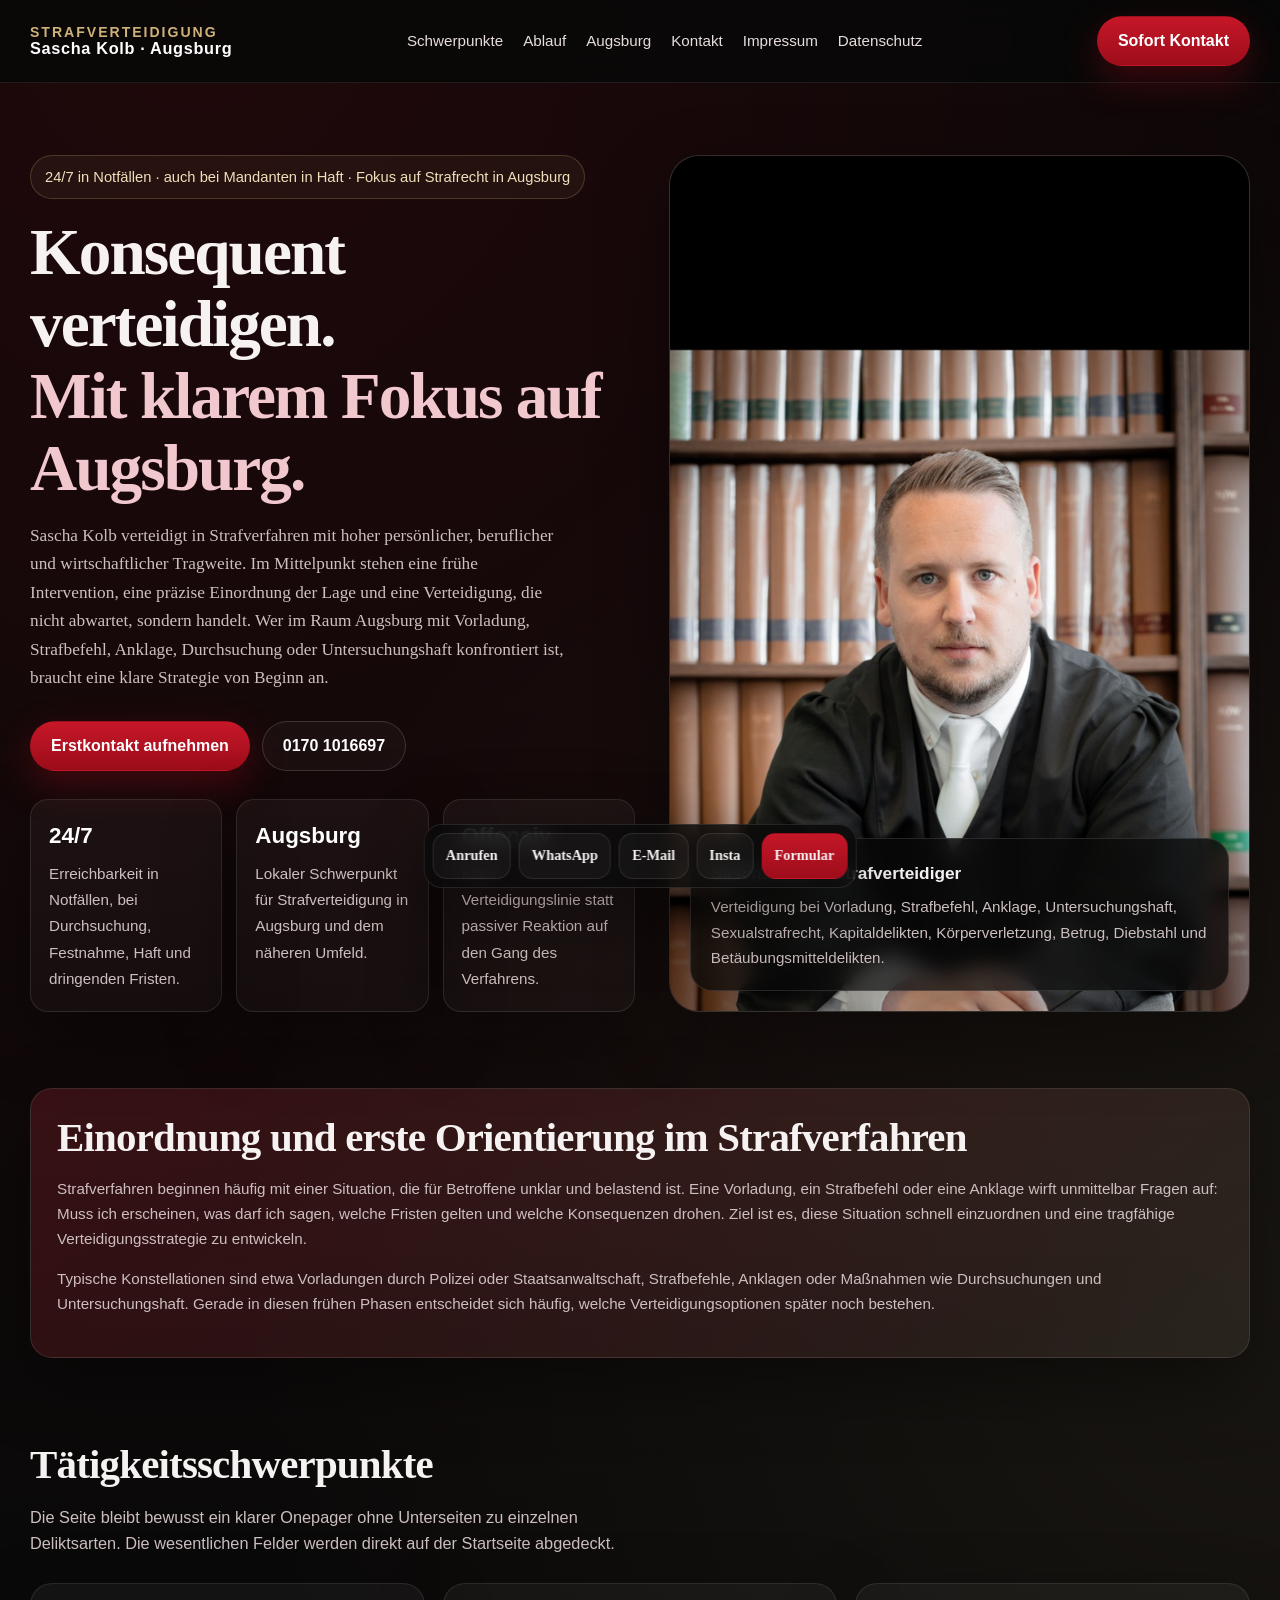
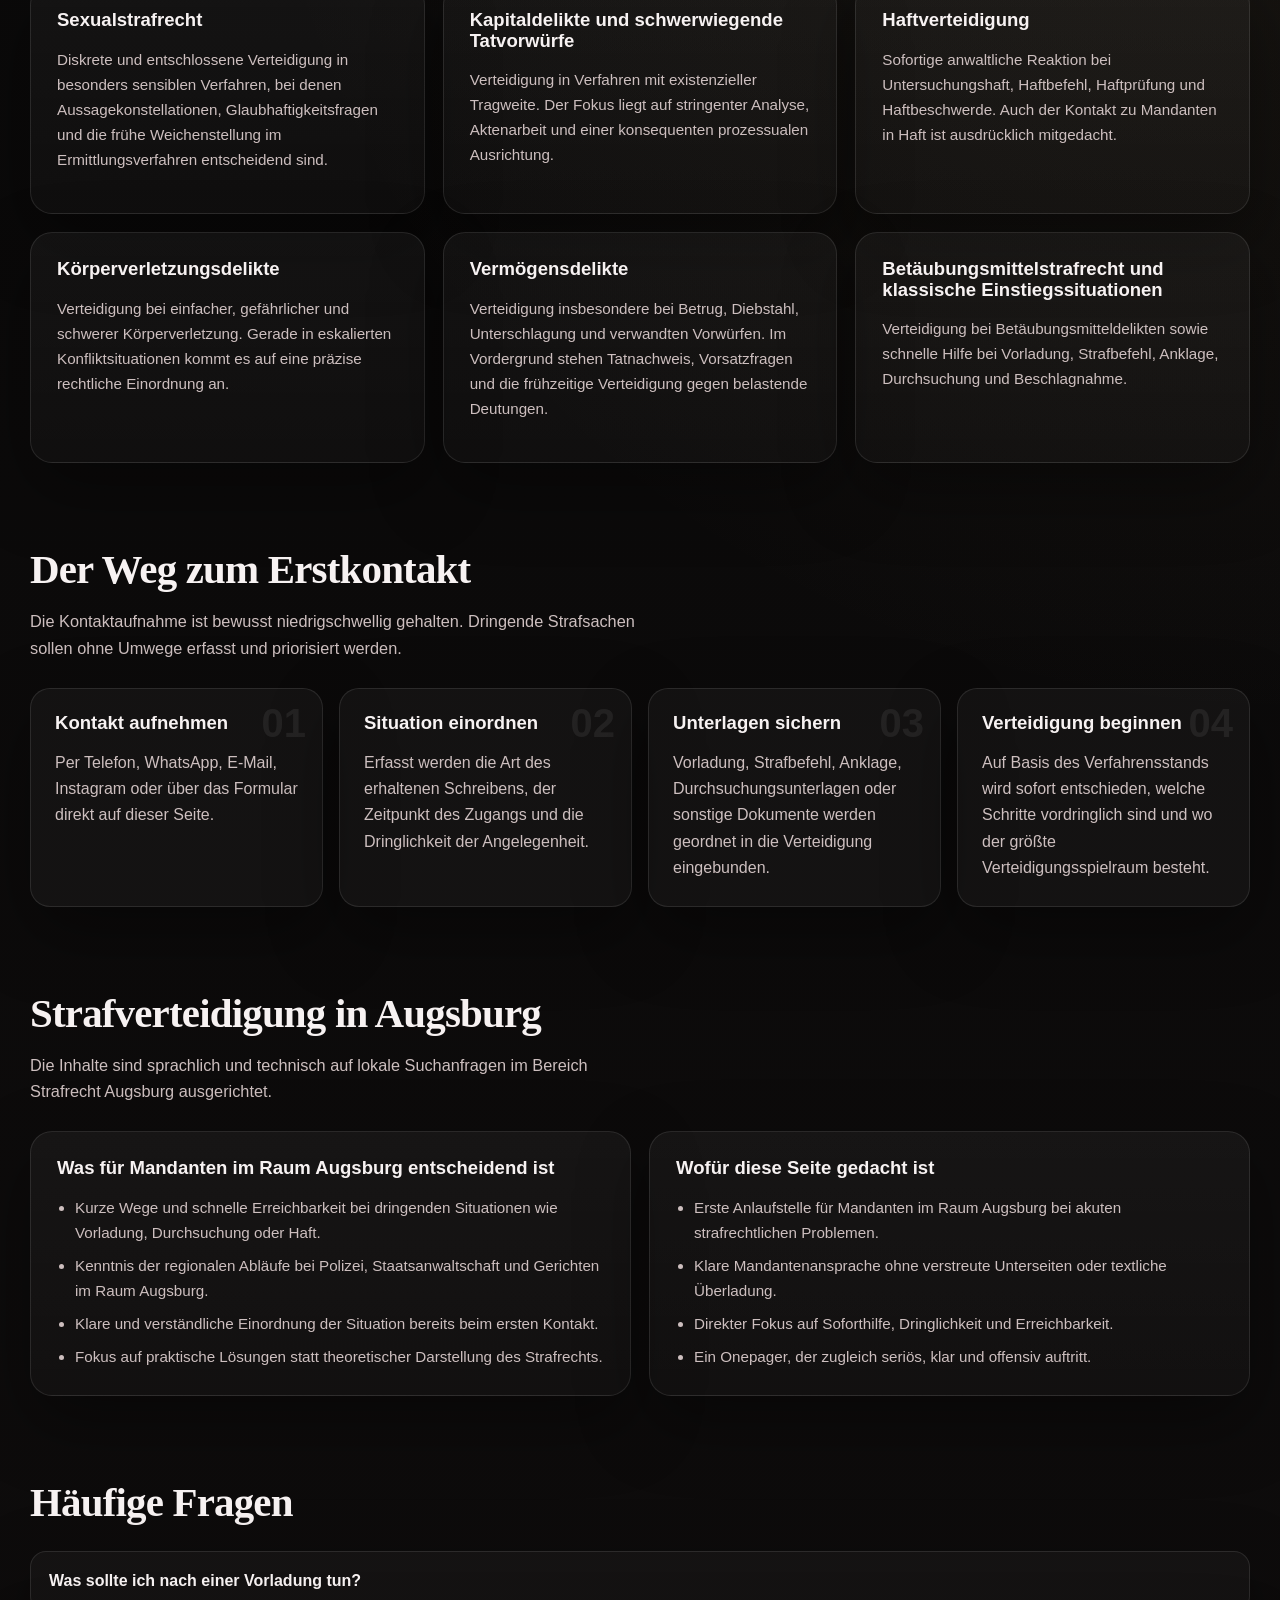
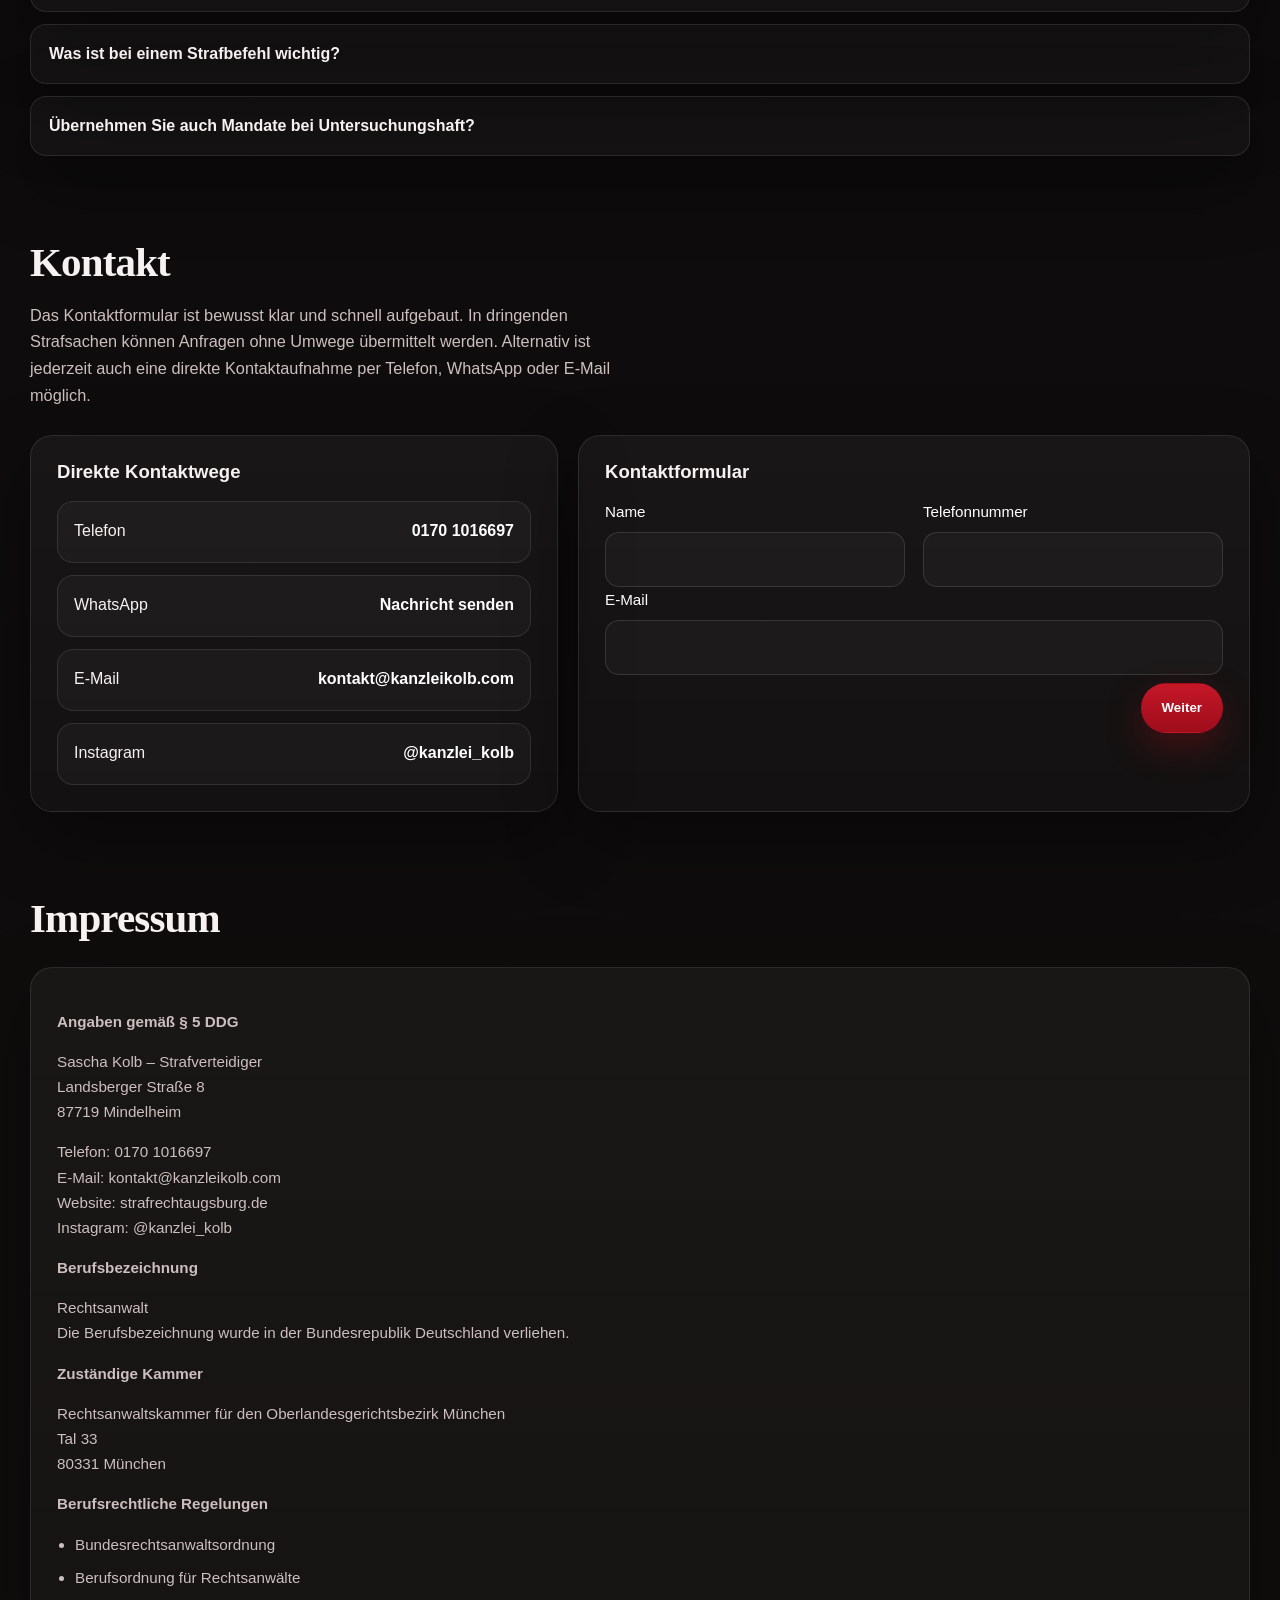
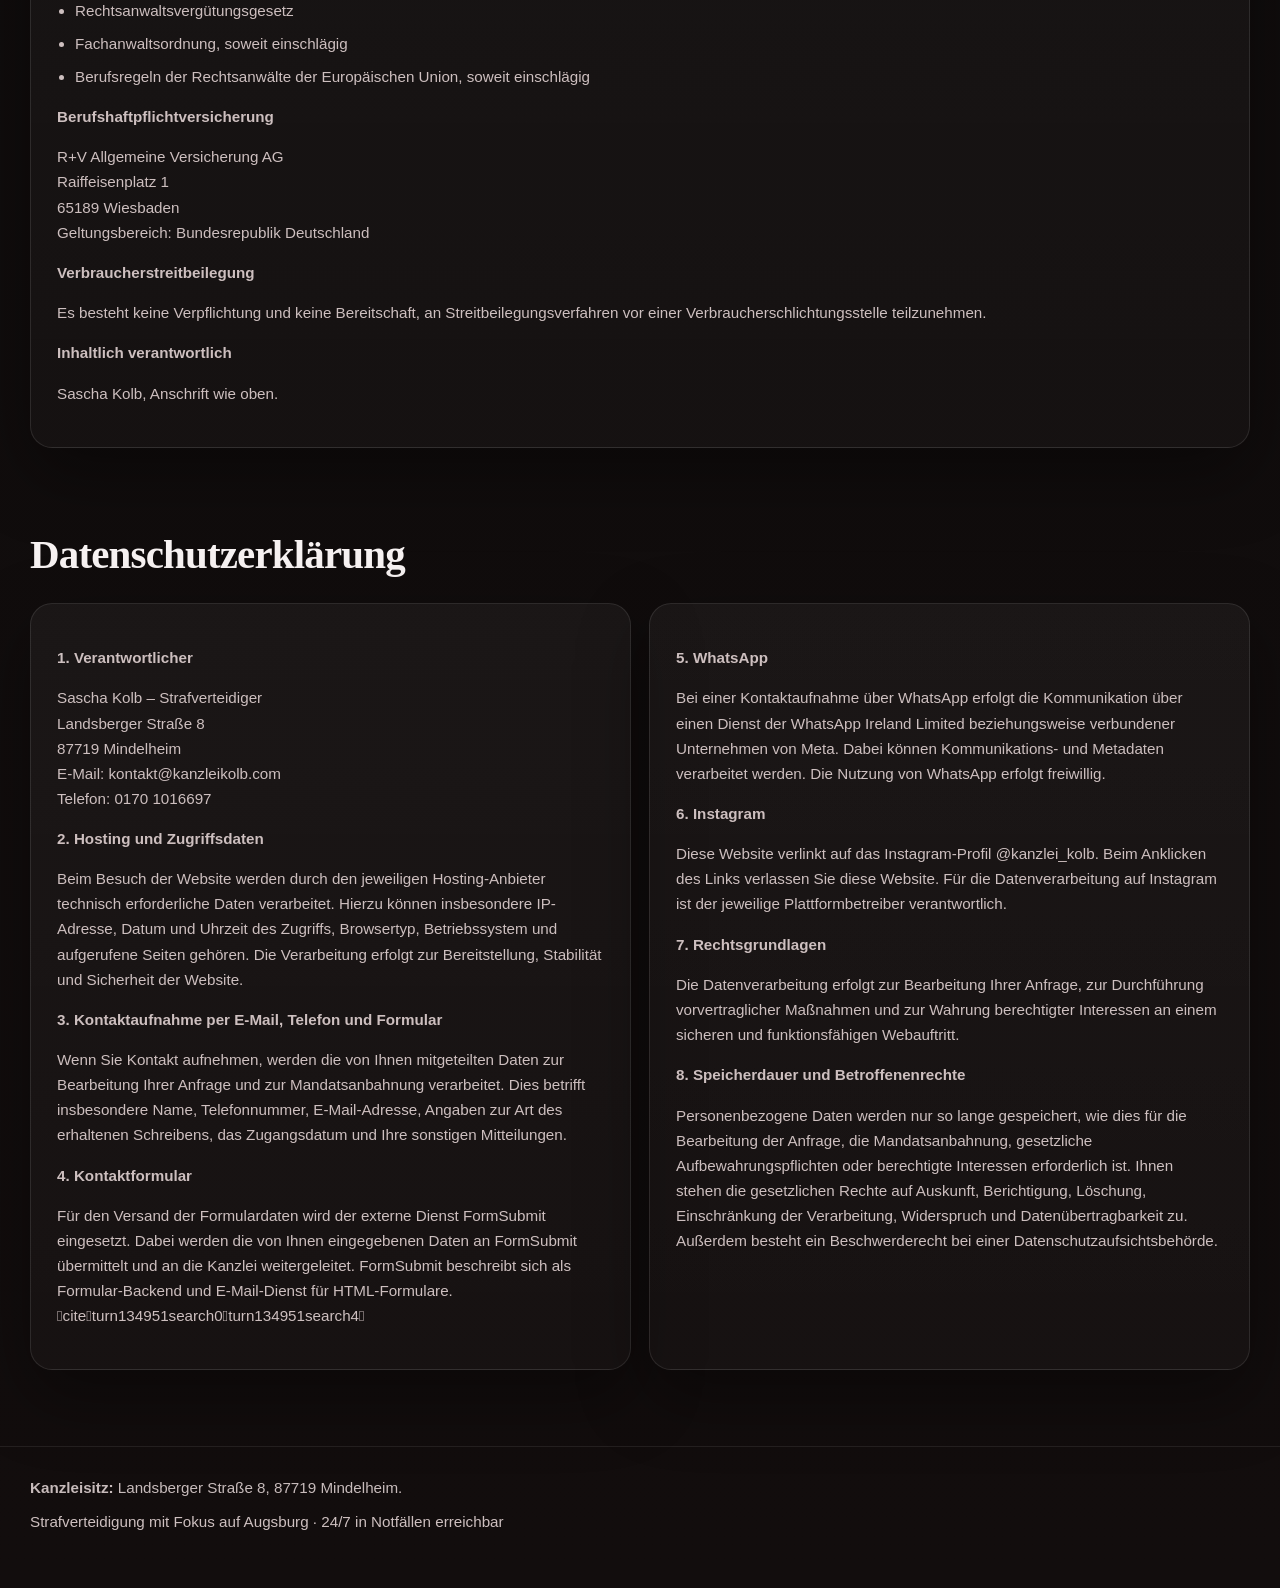
==== commit 1119b9af: "Add files via upload" ====
--- a/index.html
+++ b/index.html
@@ -473,23 +473,35 @@
     .sticky {
       position: fixed;
       left: 50%;
-      bottom: 16px;
+      bottom: 12px;
       transform: translateX(-50%);
       z-index: 1000;
-      width: min(calc(100% - 24px), 780px);
-      padding: 12px;
-      border-radius: 22px;
-      background: rgba(10,10,10,0.88);
-      backdrop-filter: blur(12px);
+      width: auto;
+      max-width: calc(100% - 16px);
+      padding: 8px;
+      border-radius: 18px;
+      background: rgba(10,10,10,0.82);
+      backdrop-filter: blur(10px);
       border: 1px solid rgba(255,255,255,0.10);
       box-shadow: var(--shadow);
     }
 
     .sticky-grid {
-      display: grid;
-      grid-template-columns: repeat(5, 1fr);
-      gap: 10px;
-      font-family: Arial, Helvetica, sans-serif;
+      display: flex;
+      gap: 8px;
+      flex-wrap: nowrap;
+      overflow-x: auto;
+      scrollbar-width: none;
+    }
+
+    .sticky-grid::-webkit-scrollbar {
+      display: none;
+    }
+
+    .sticky a {
+      flex: 0 0 auto;
+      padding: 0 12px;
+      font-size: 0.9rem;
     }
 
     .sticky a {
@@ -522,17 +534,24 @@
       }
       .hero-card {
         min-height: auto;
-        height: 420px;
+        height: 500px;
         margin-top: 10px;
       }
       .hero-overlay {
-        left: 14px;
-        right: 14px;
-        bottom: 14px;
-        padding: 16px;
+        left: 12px;
+        right: 12px;
+        bottom: 12px;
+        padding: 12px 14px;
+      }
+      .hero-name {
+        margin-bottom: 0;
+        font-size: 0.98rem;
+      }
+      .hero-desc {
+        display: none;
       }
       .portrait {
-        object-position: center 18%;
+        object-position: center 12%;
       }
       body { padding-bottom: 110px; }
       .hero { padding-top: 46px; }
@@ -613,8 +632,8 @@
         <div class="hero-card">
           <img class="portrait" src="[data-uri]" alt="Sascha Kolb – Strafverteidiger Augsburg" />
           <div class="hero-overlay">
-            <strong>Sascha Kolb – Strafverteidiger</strong>
-            <div class="small">
+            <strong class="hero-name">Sascha Kolb – Strafverteidiger</strong>
+            <div class="small hero-desc">
               Verteidigung bei Vorladung, Strafbefehl, Anklage, Untersuchungshaft, Sexualstrafrecht, Kapitaldelikten, Körperverletzung, Betrug, Diebstahl und Betäubungsmitteldelikten.
             </div>
           </div>
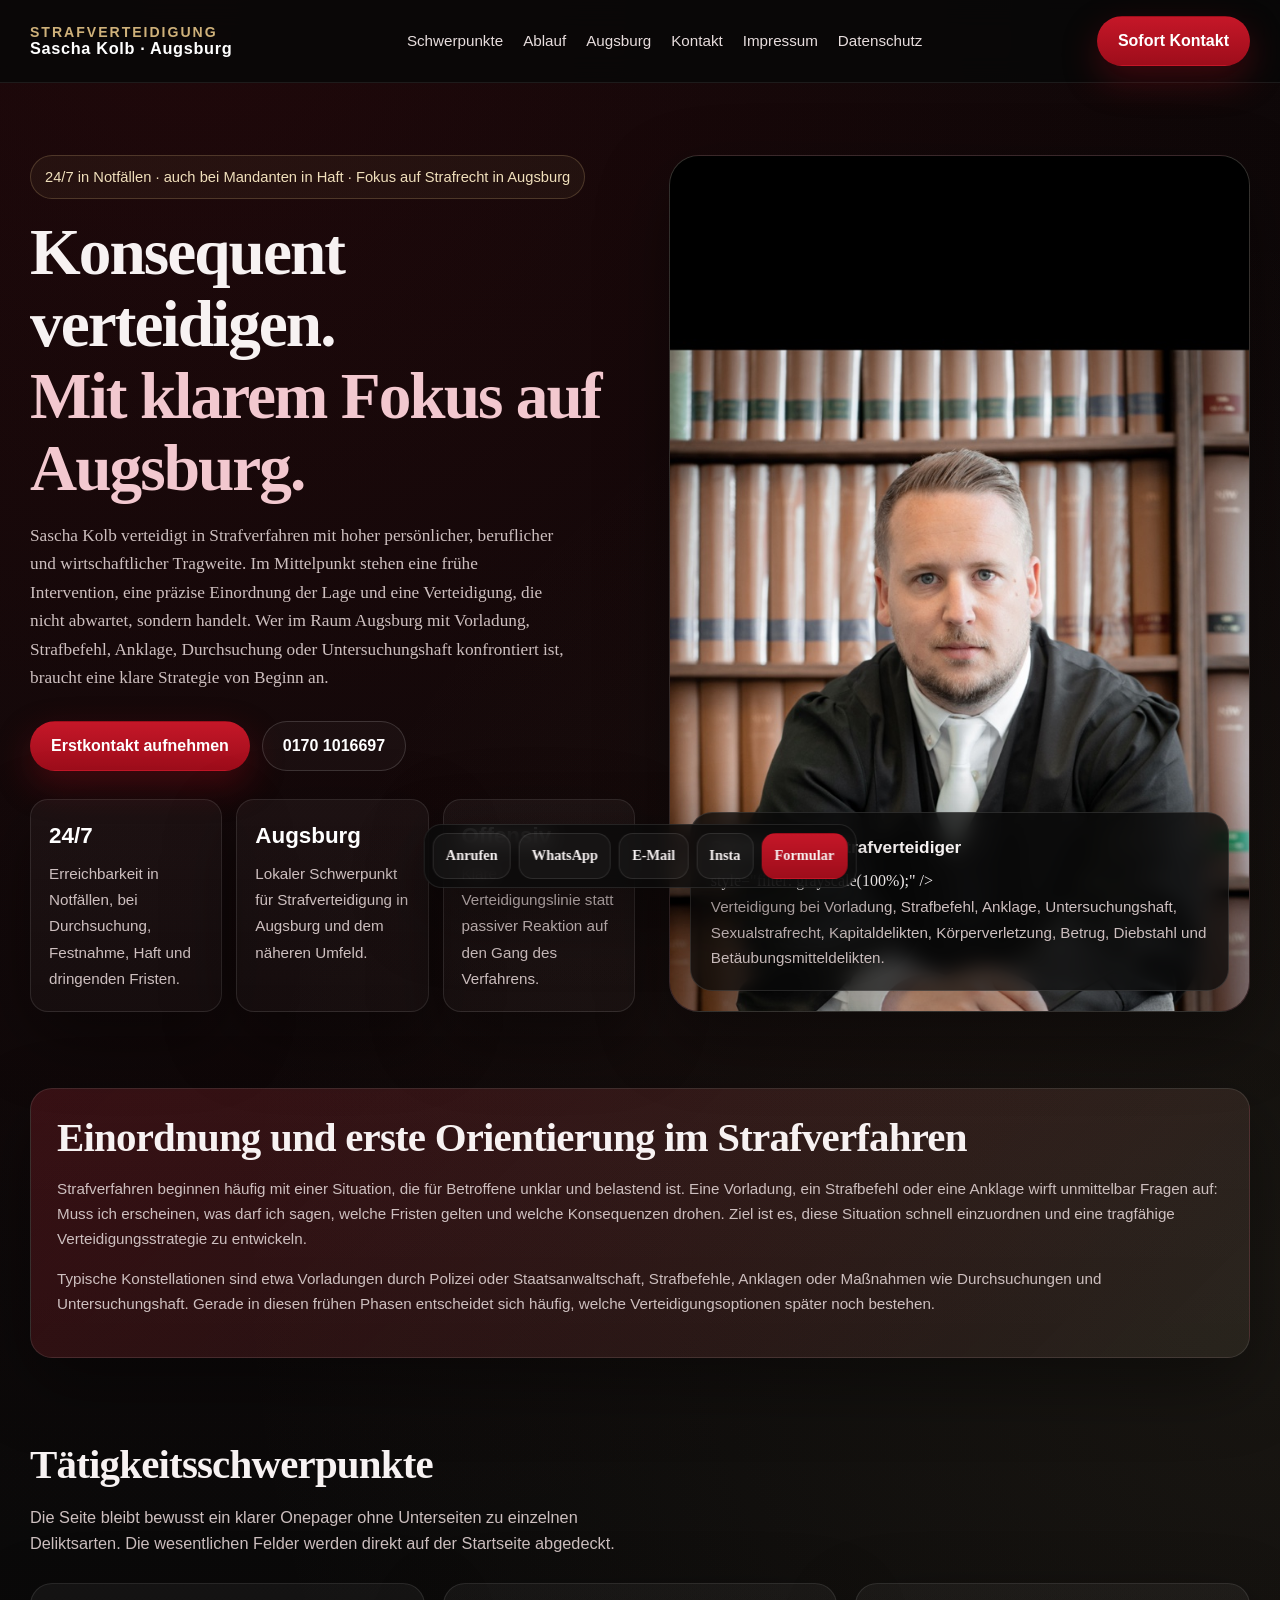
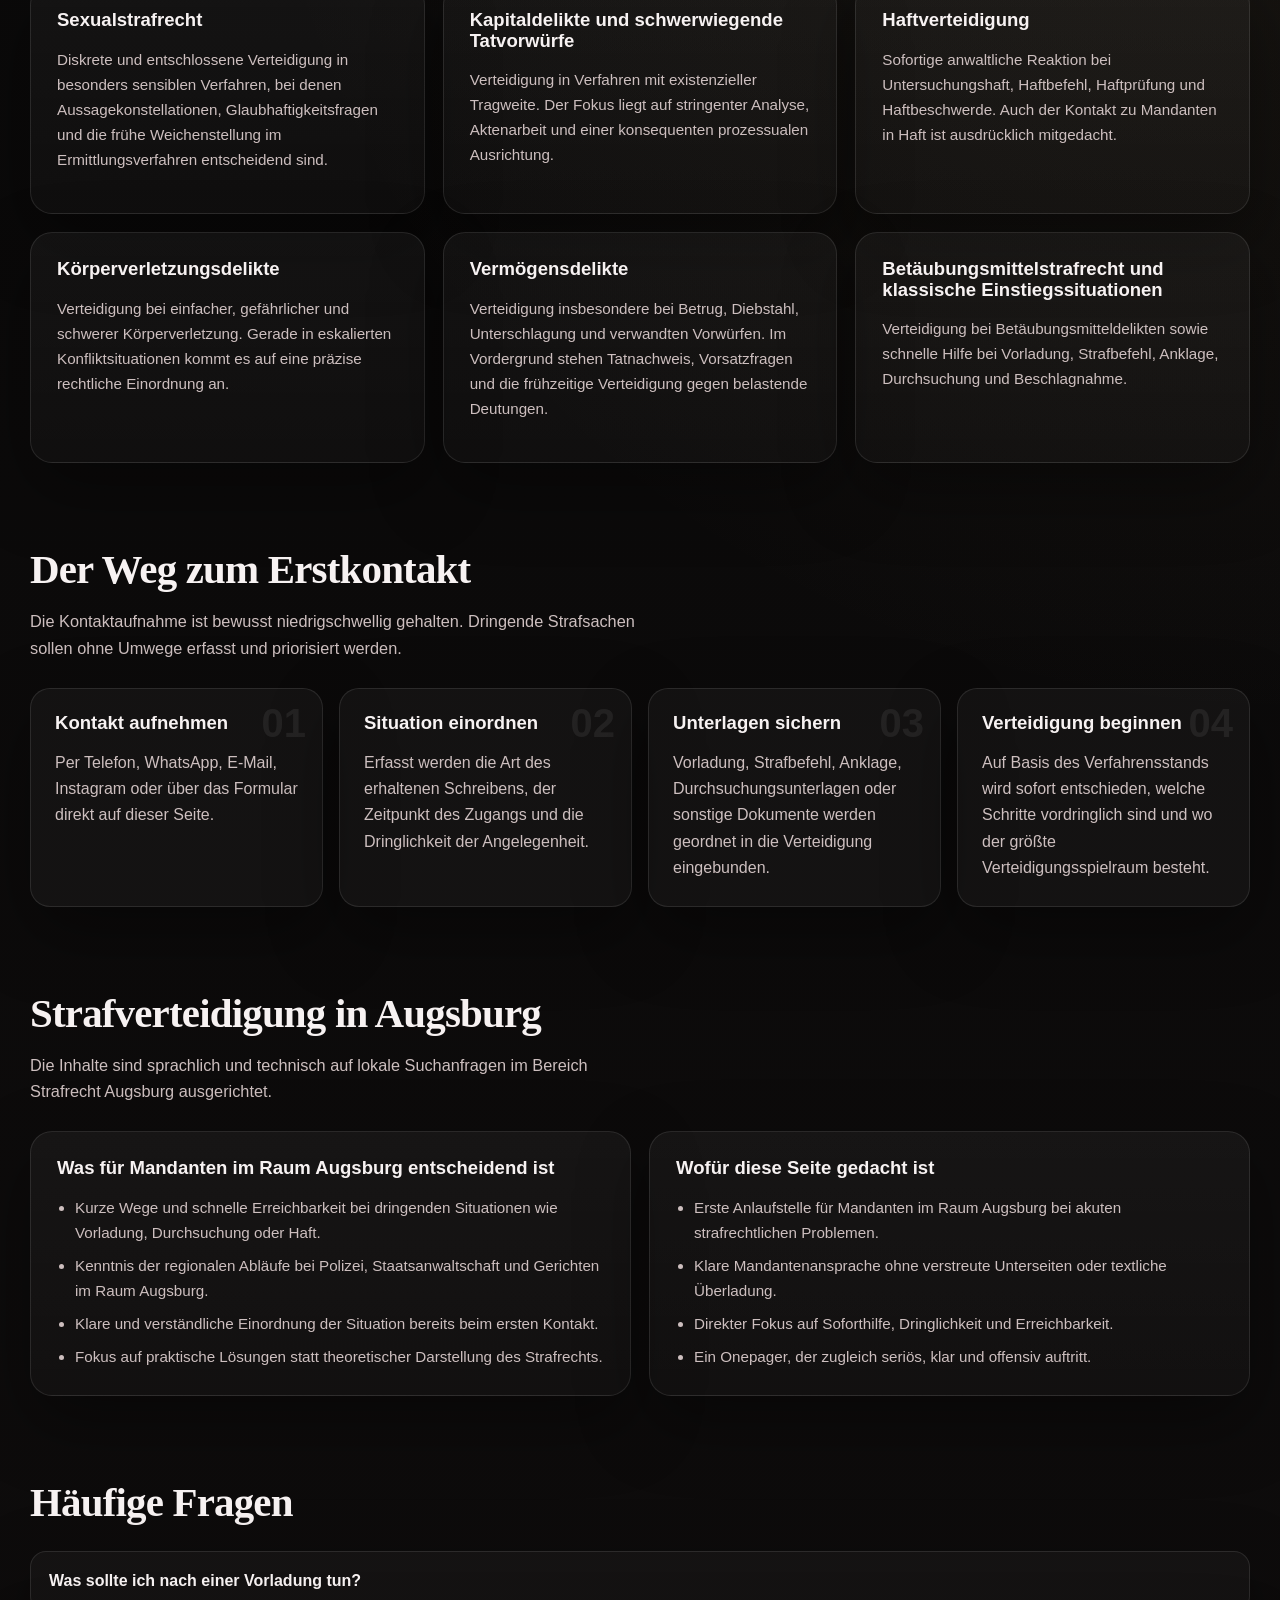
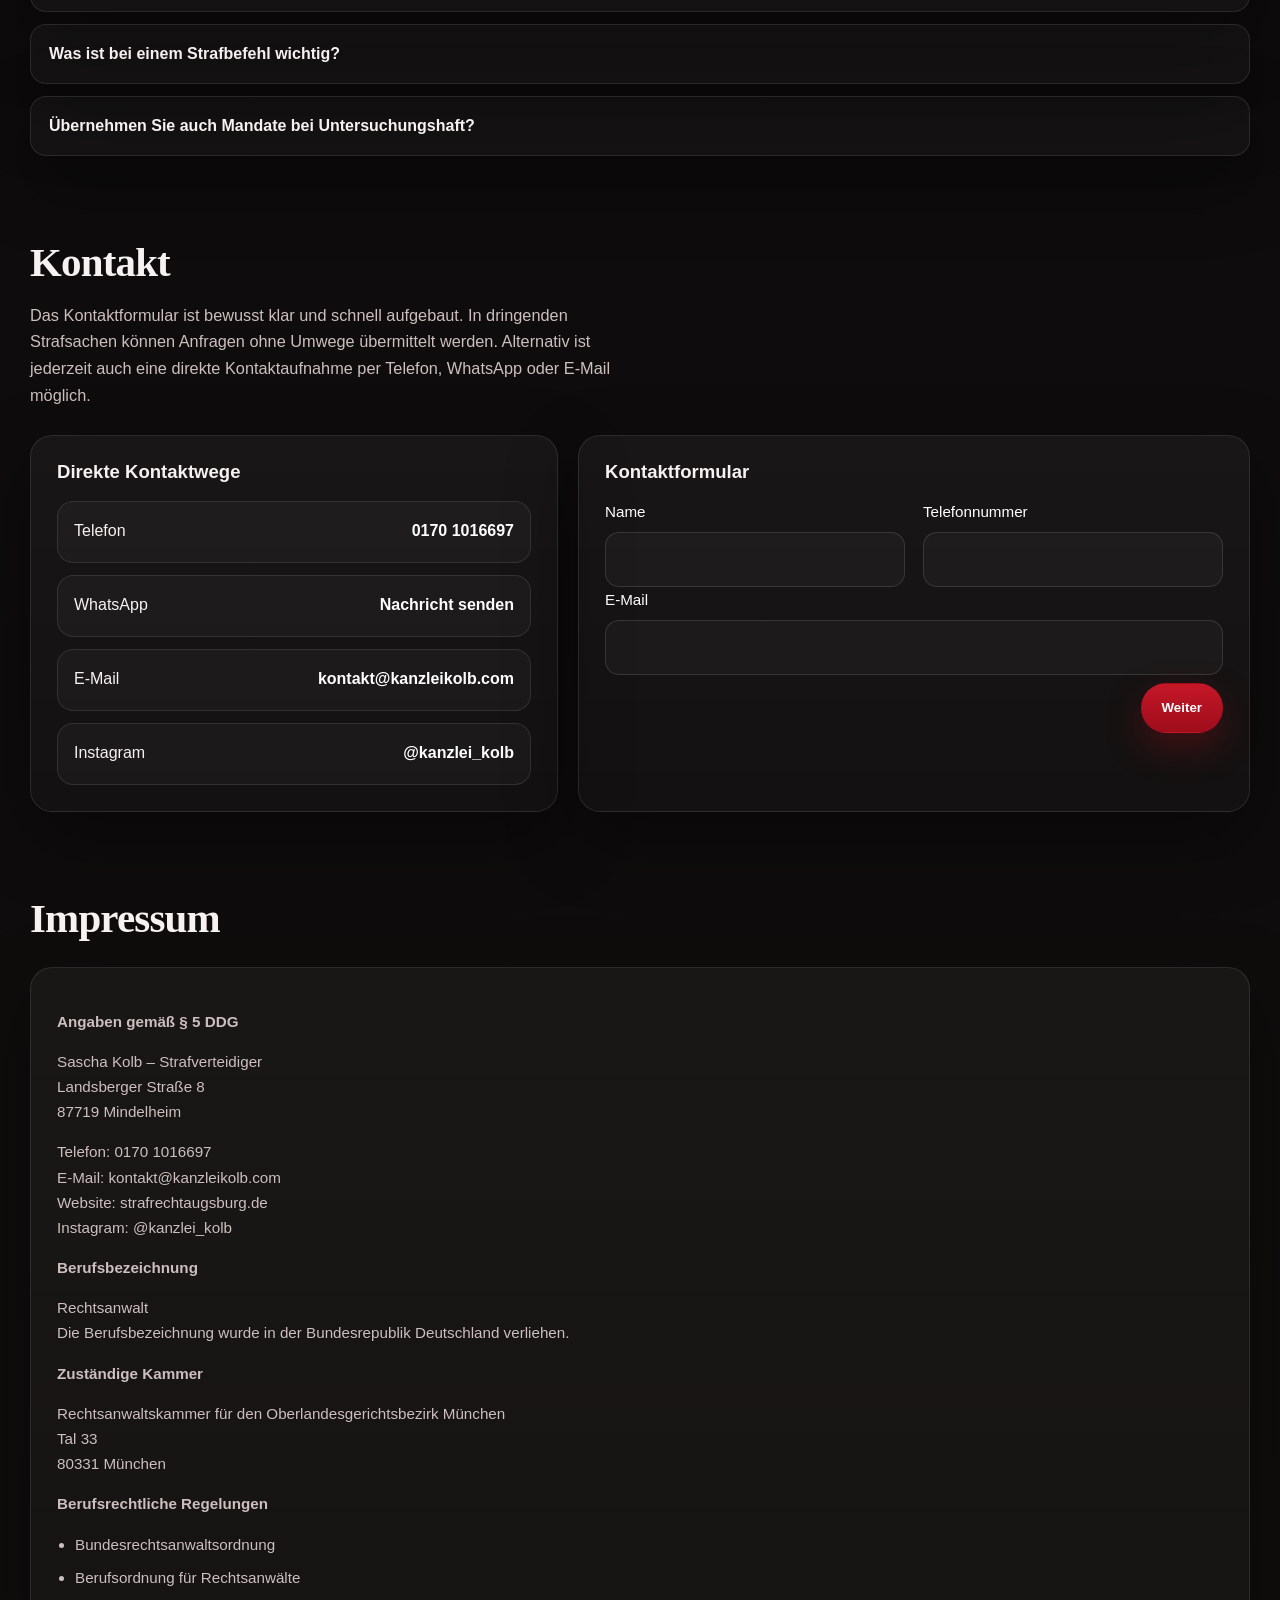
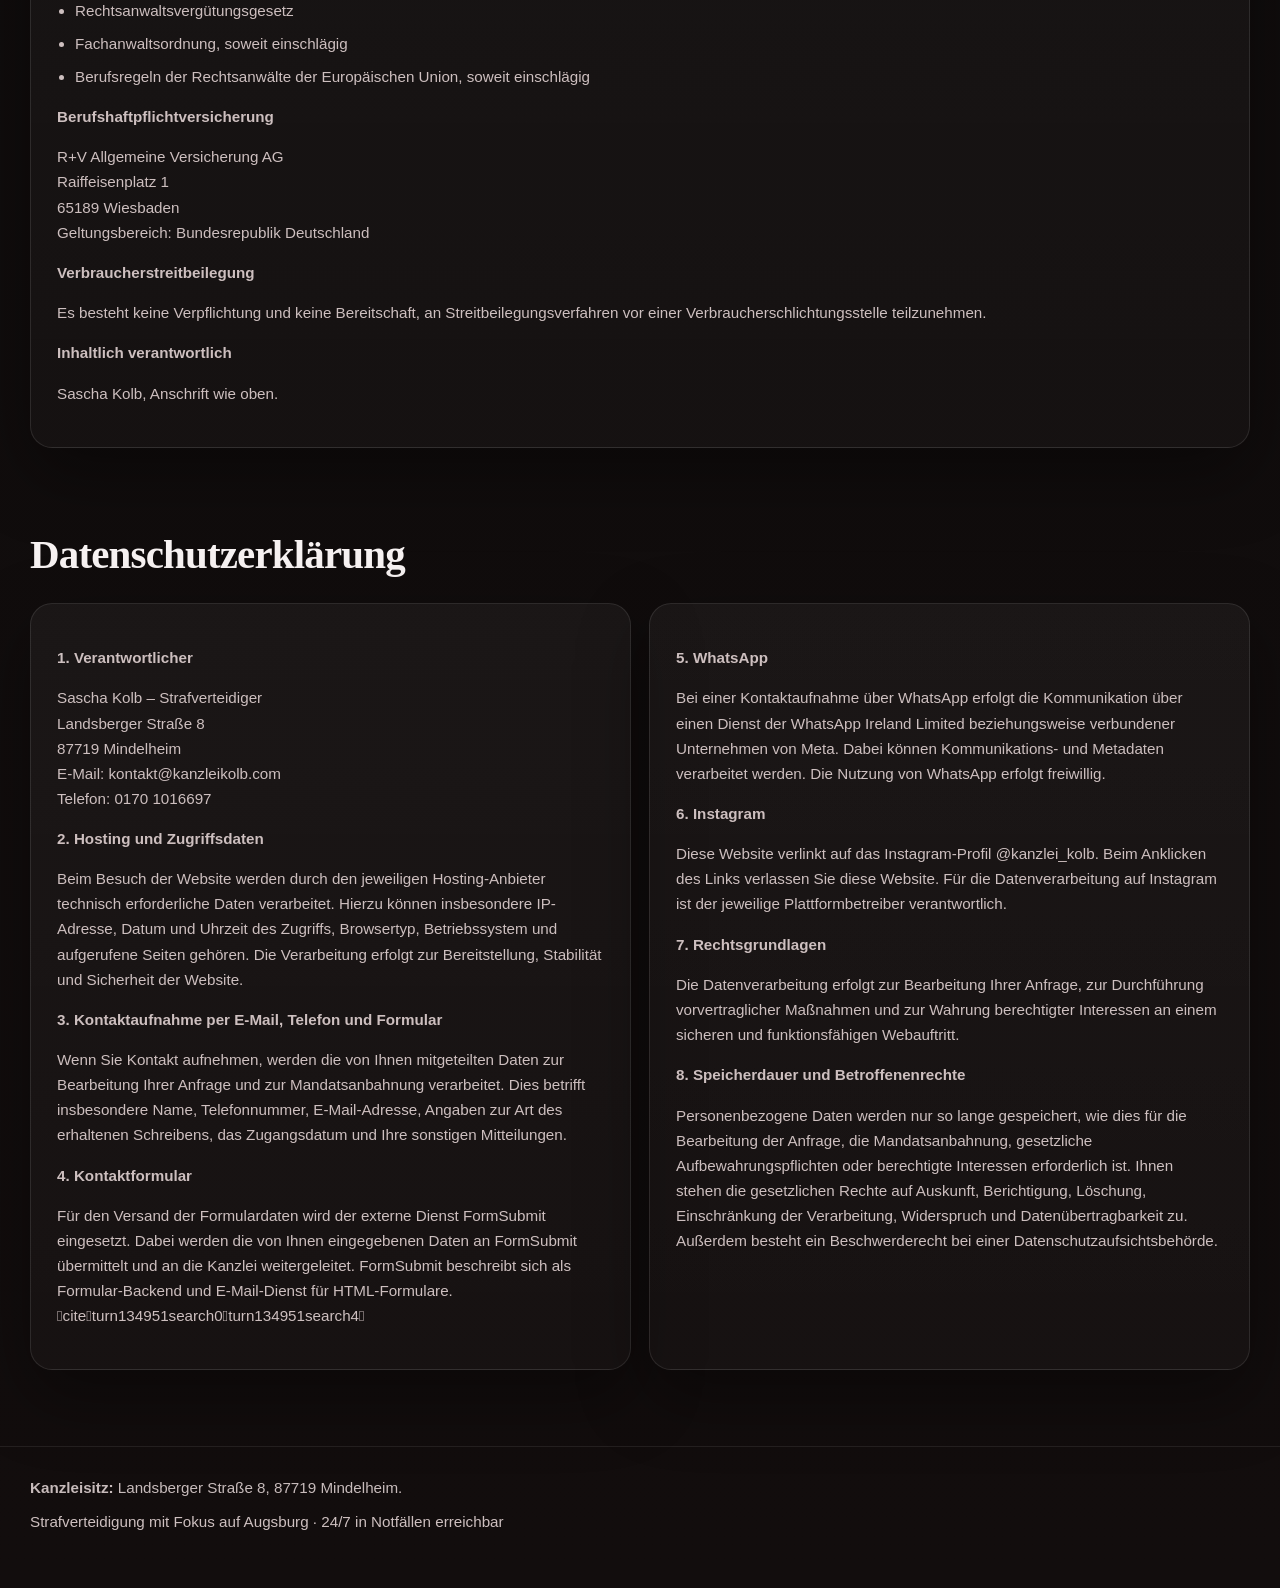
==== commit 5dab06b7: "Update index.html" ====
--- a/index.html
+++ b/index.html
@@ -633,6 +633,7 @@
           <img class="portrait" src="[data-uri]" alt="Sascha Kolb – Strafverteidiger Augsburg" />
           <div class="hero-overlay">
             <strong class="hero-name">Sascha Kolb – Strafverteidiger</strong>
+            style="filter: grayscale(100%);" />
             <div class="small hero-desc">
               Verteidigung bei Vorladung, Strafbefehl, Anklage, Untersuchungshaft, Sexualstrafrecht, Kapitaldelikten, Körperverletzung, Betrug, Diebstahl und Betäubungsmitteldelikten.
             </div>
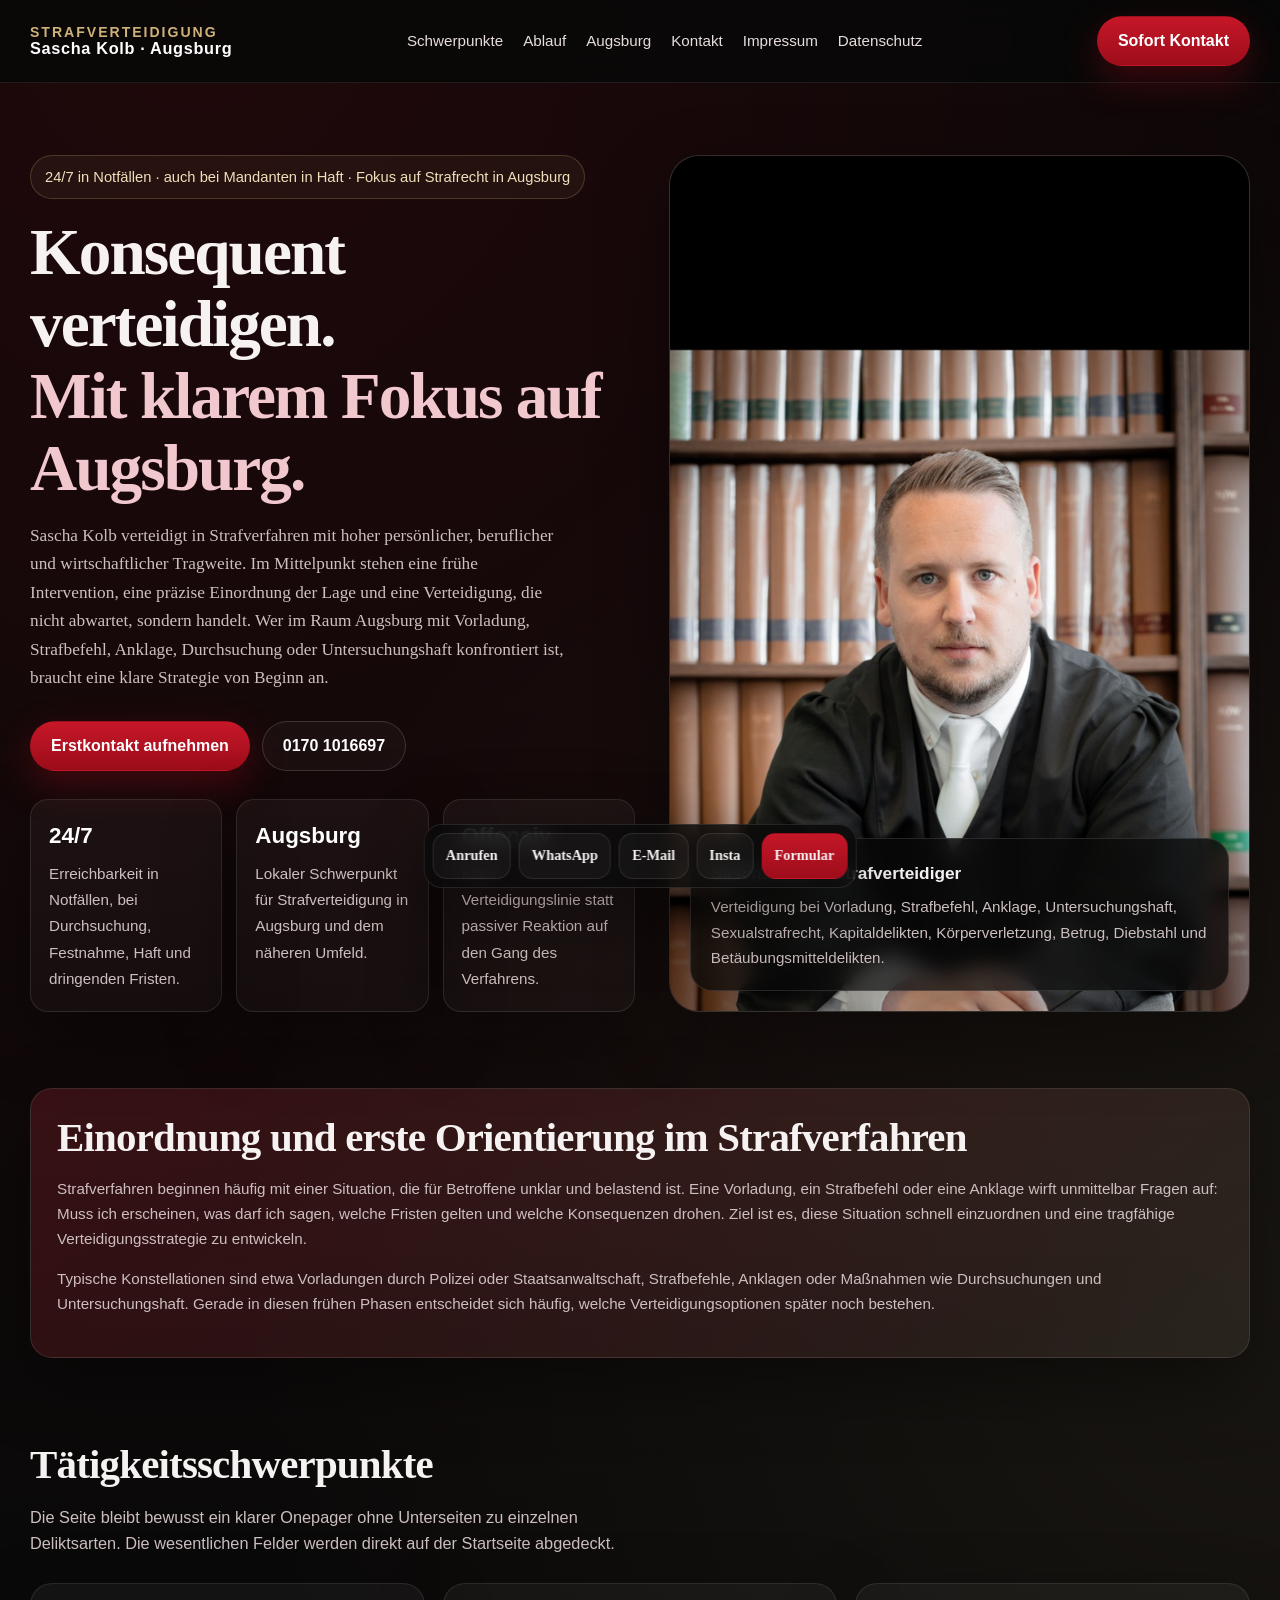
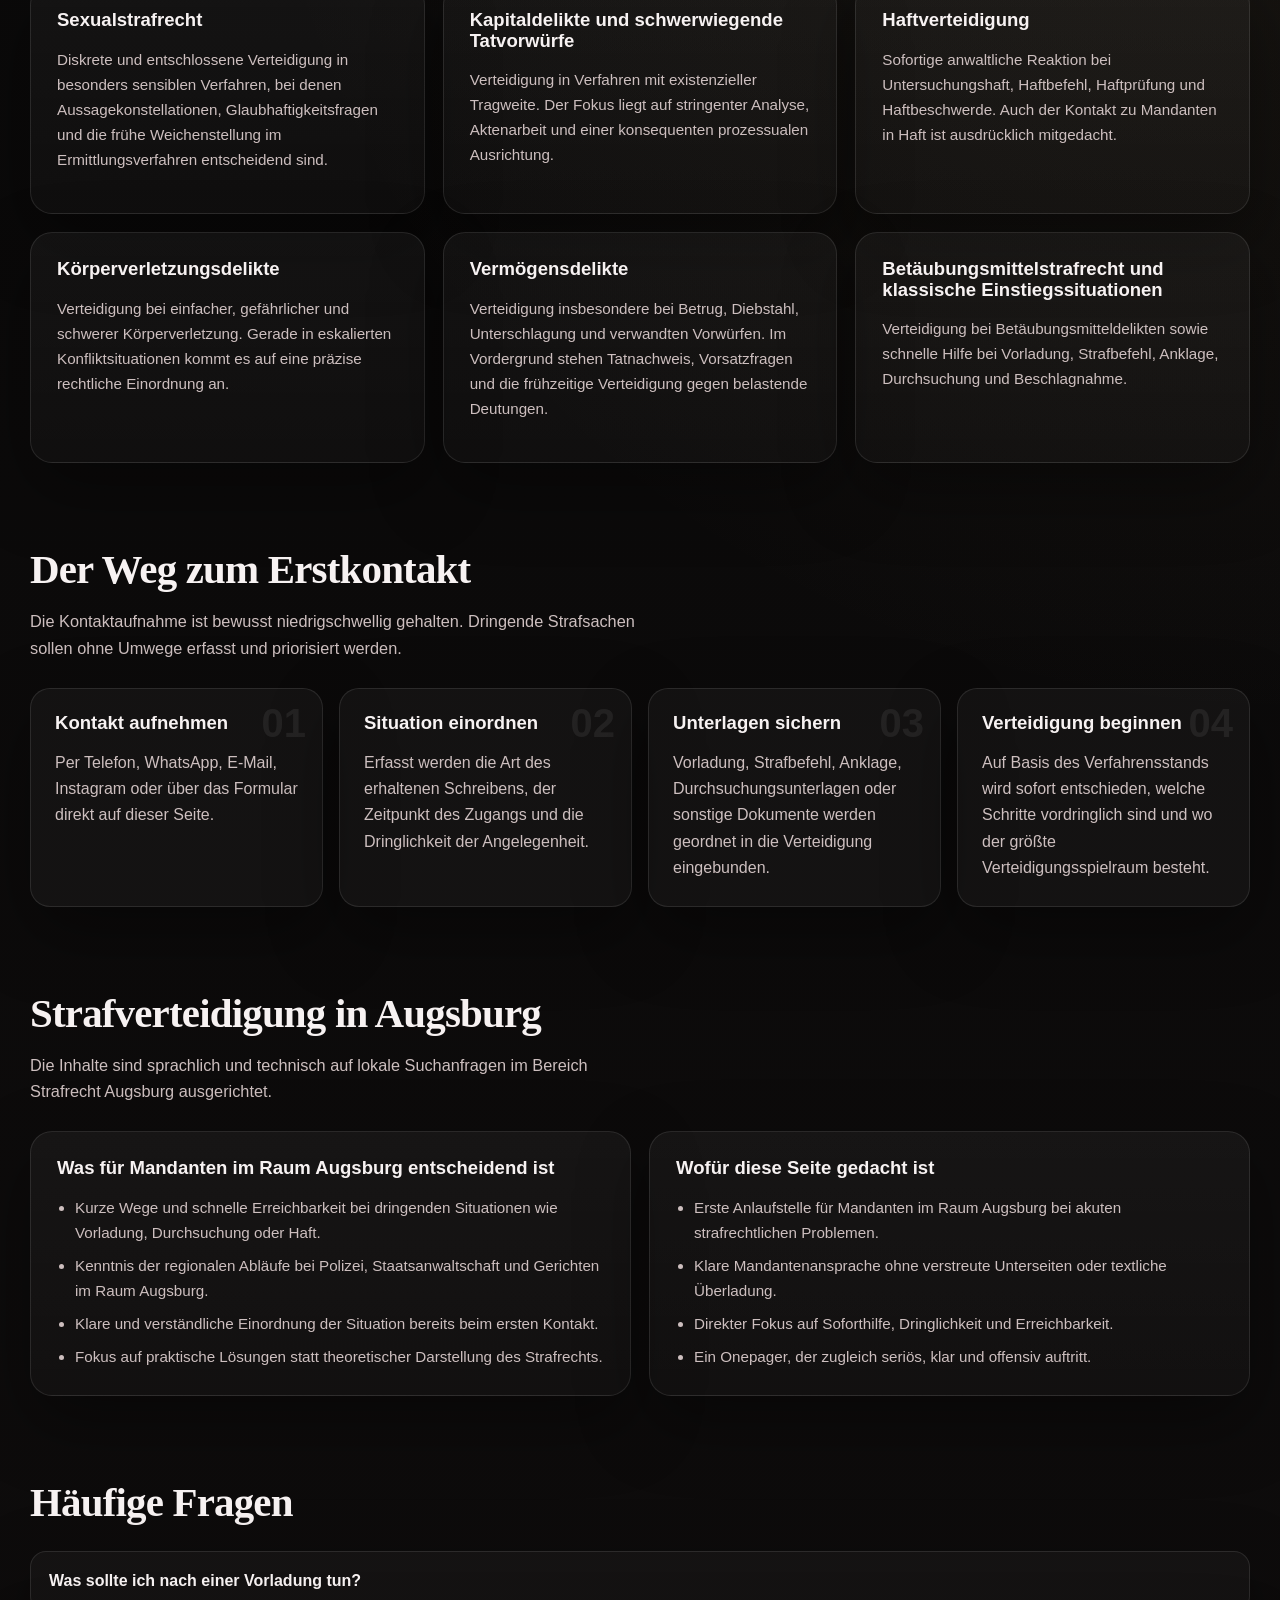
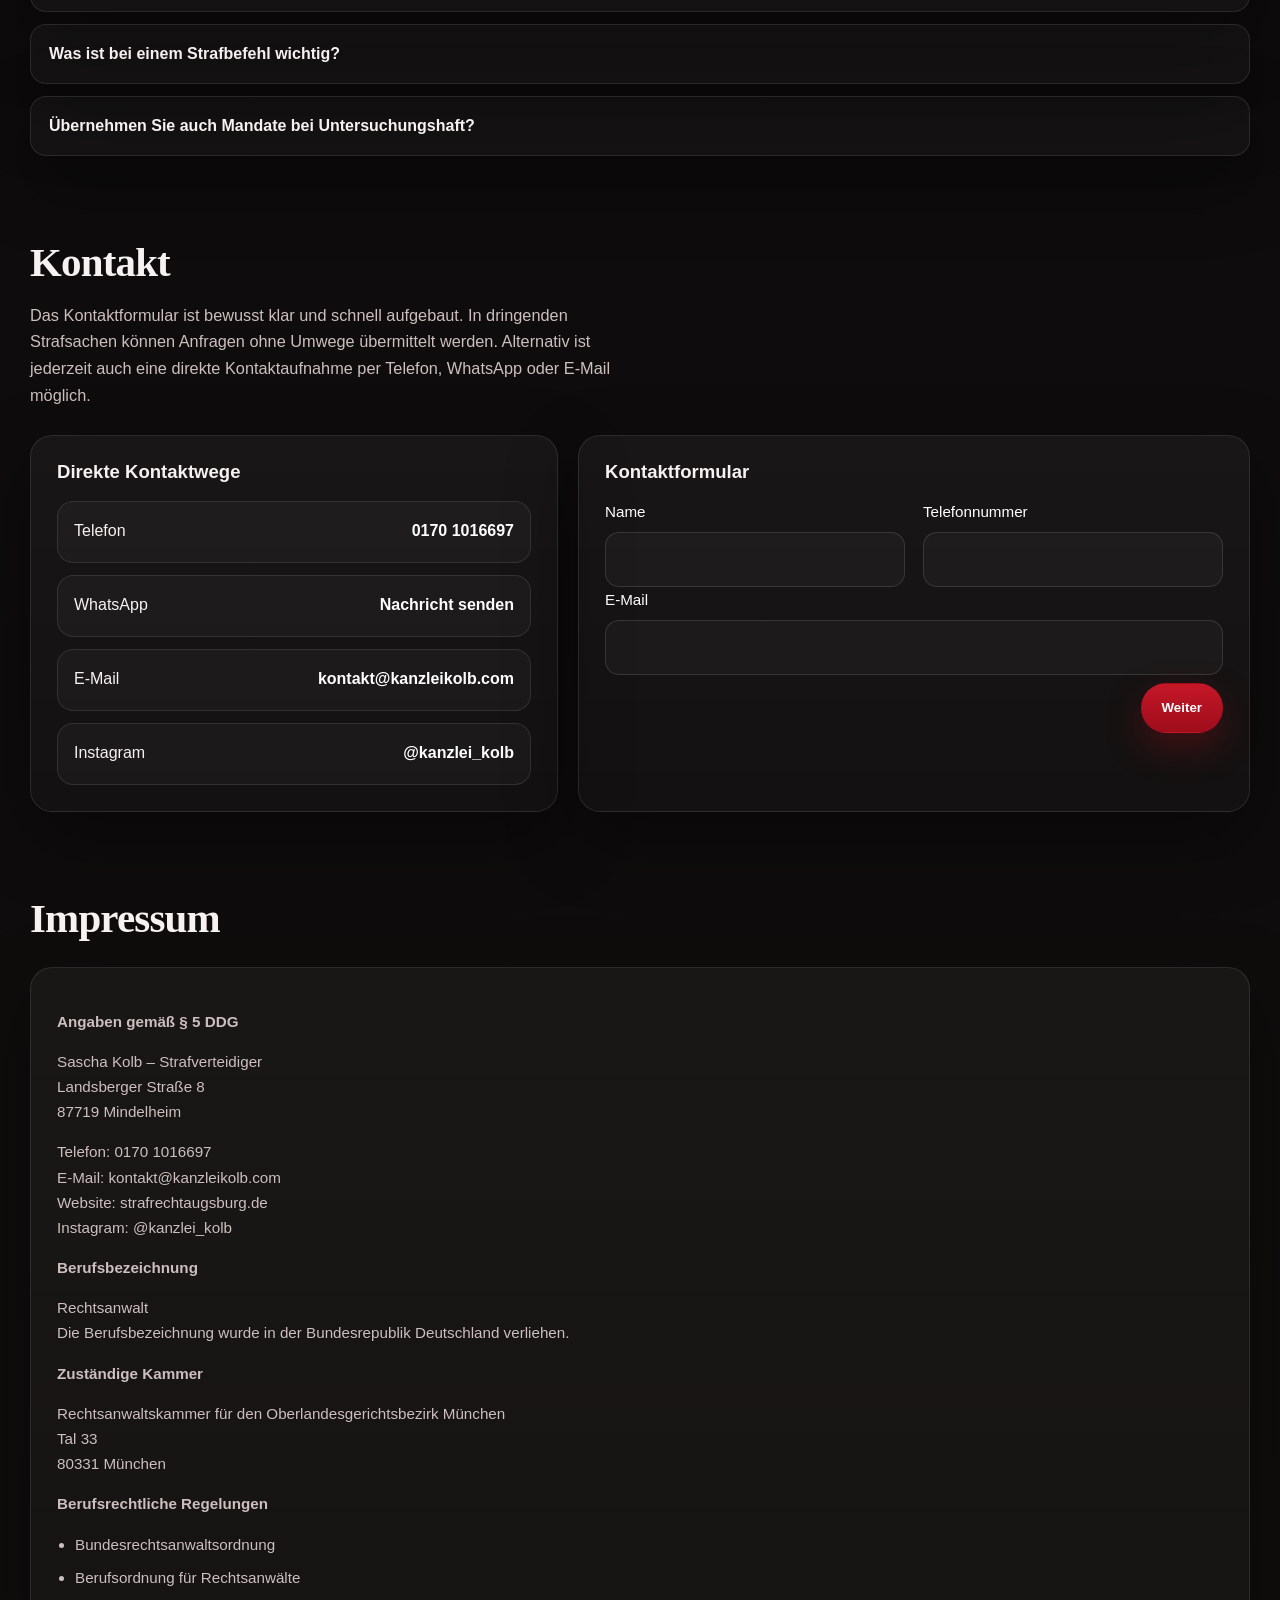
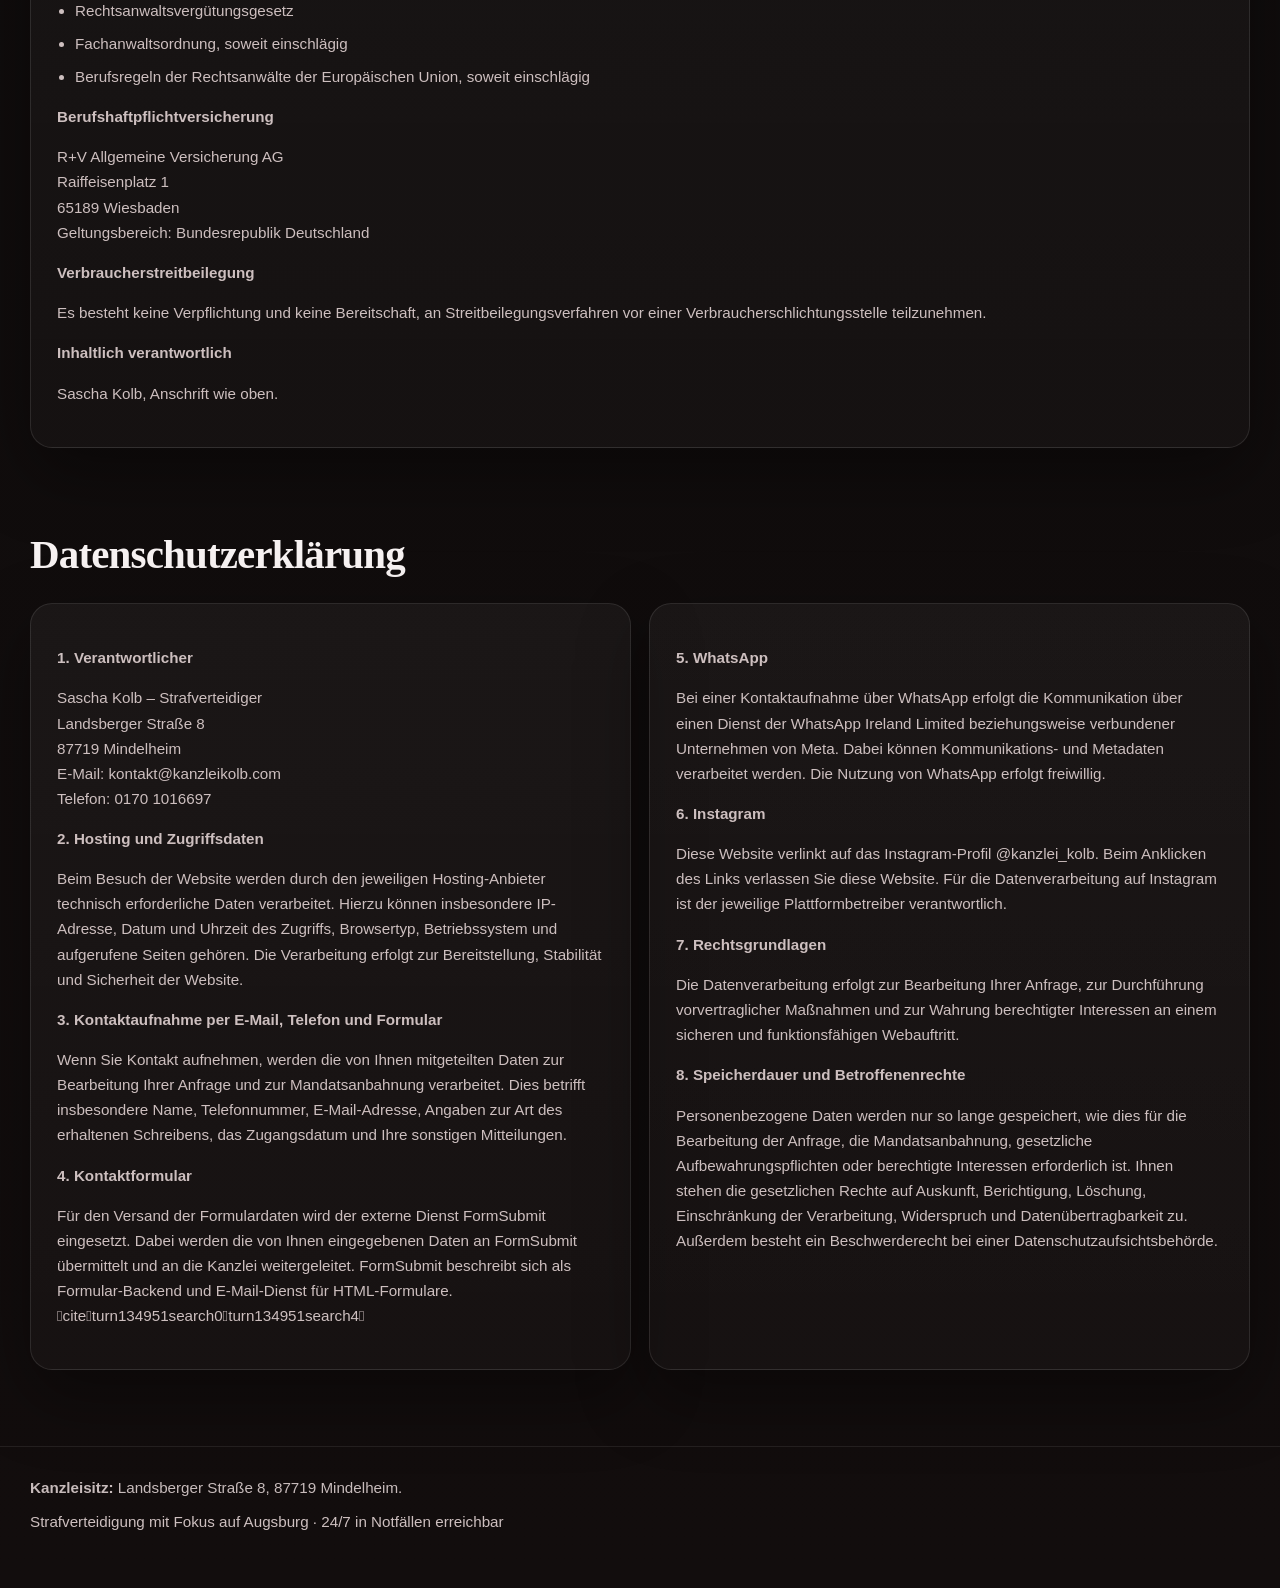
==== commit f133a4c4: "Update index.html" ====
--- a/index.html
+++ b/index.html
@@ -633,7 +633,6 @@
           <img class="portrait" src="[data-uri]" alt="Sascha Kolb – Strafverteidiger Augsburg" />
           <div class="hero-overlay">
             <strong class="hero-name">Sascha Kolb – Strafverteidiger</strong>
-            style="filter: grayscale(100%);" />
             <div class="small hero-desc">
               Verteidigung bei Vorladung, Strafbefehl, Anklage, Untersuchungshaft, Sexualstrafrecht, Kapitaldelikten, Körperverletzung, Betrug, Diebstahl und Betäubungsmitteldelikten.
             </div>
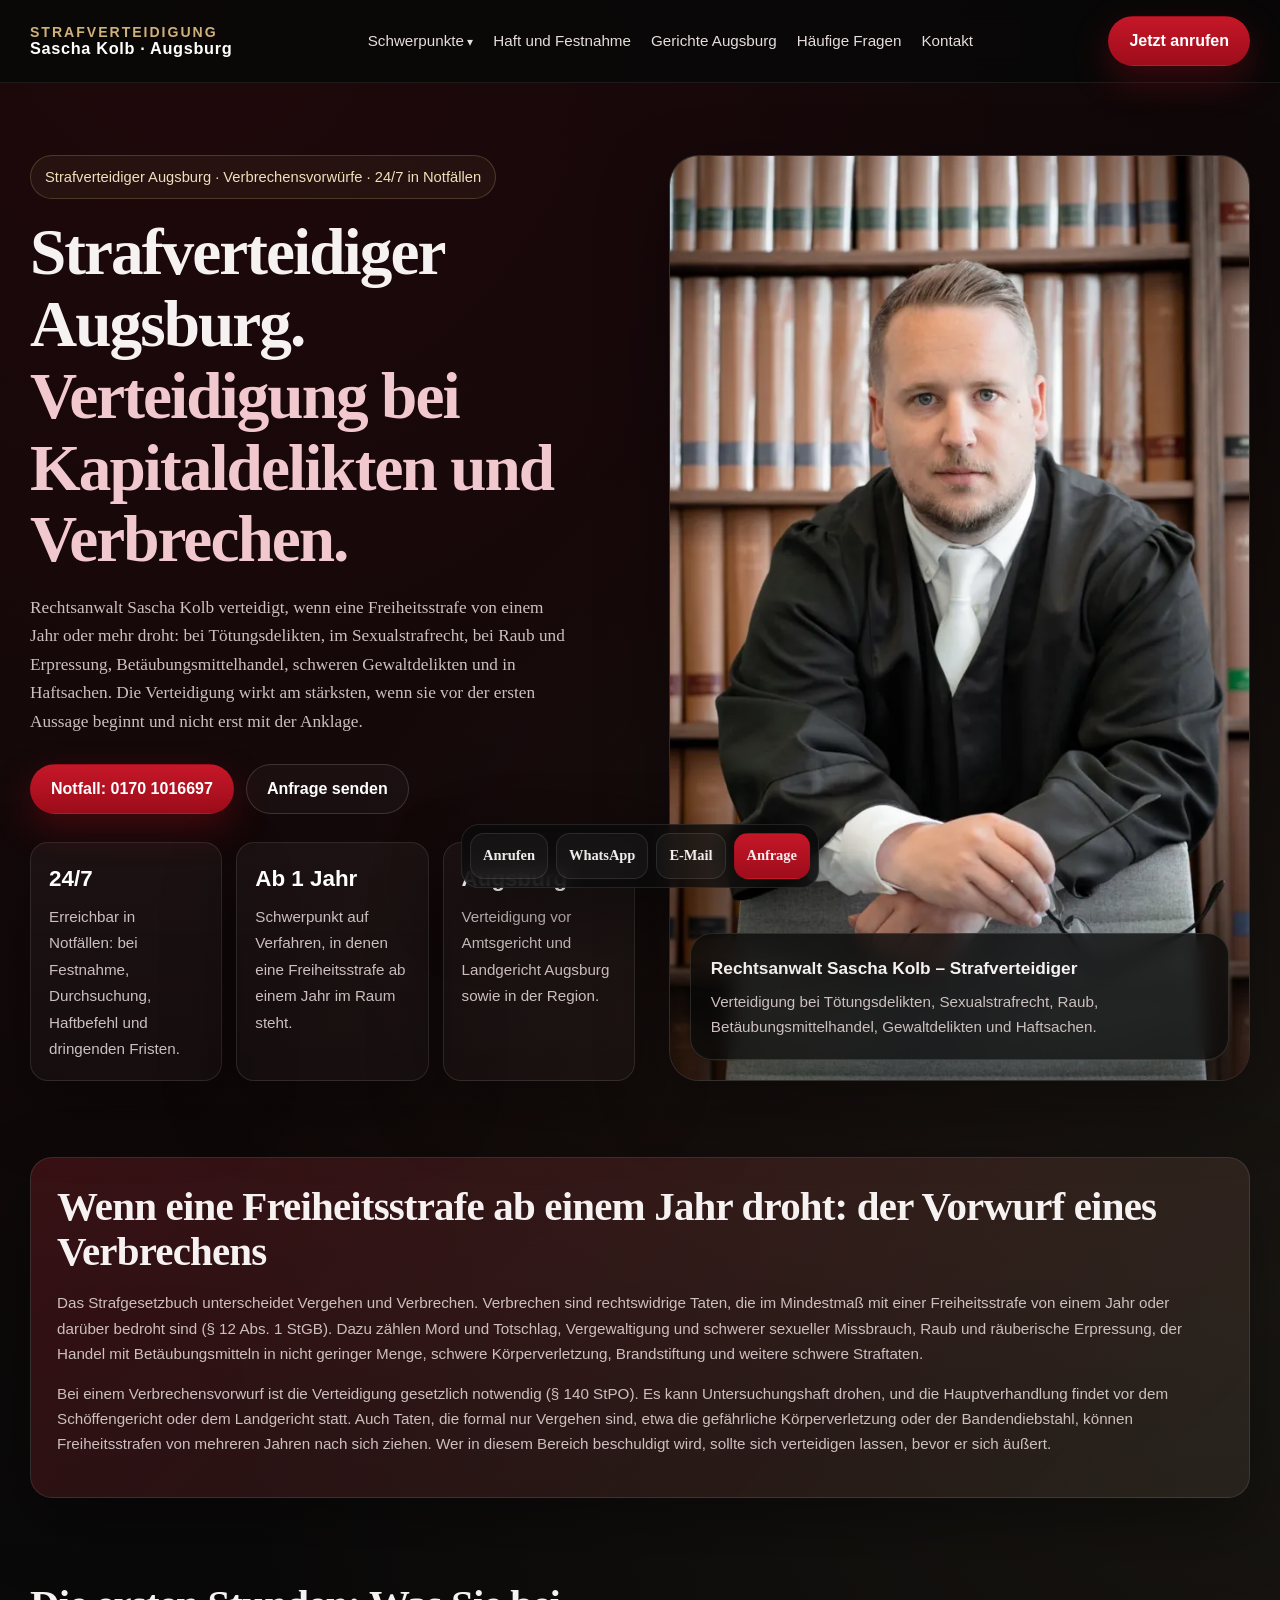
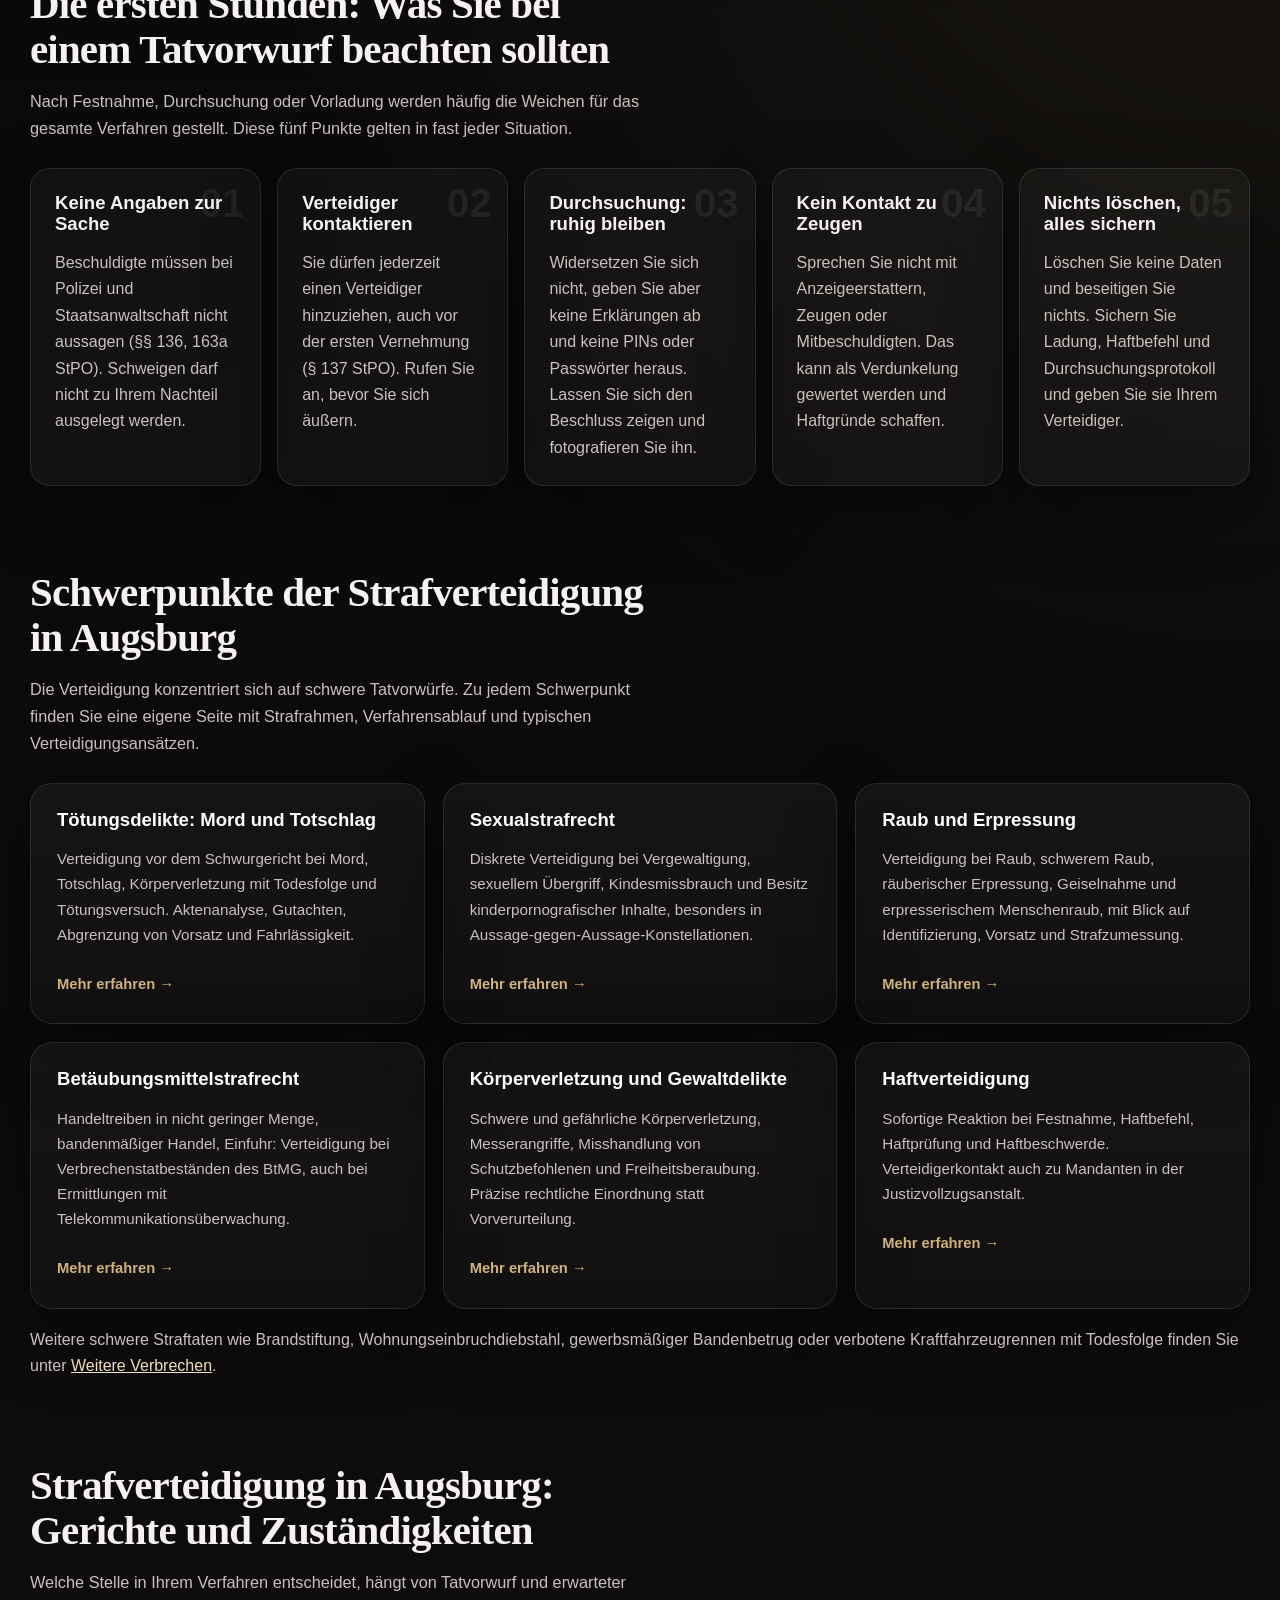
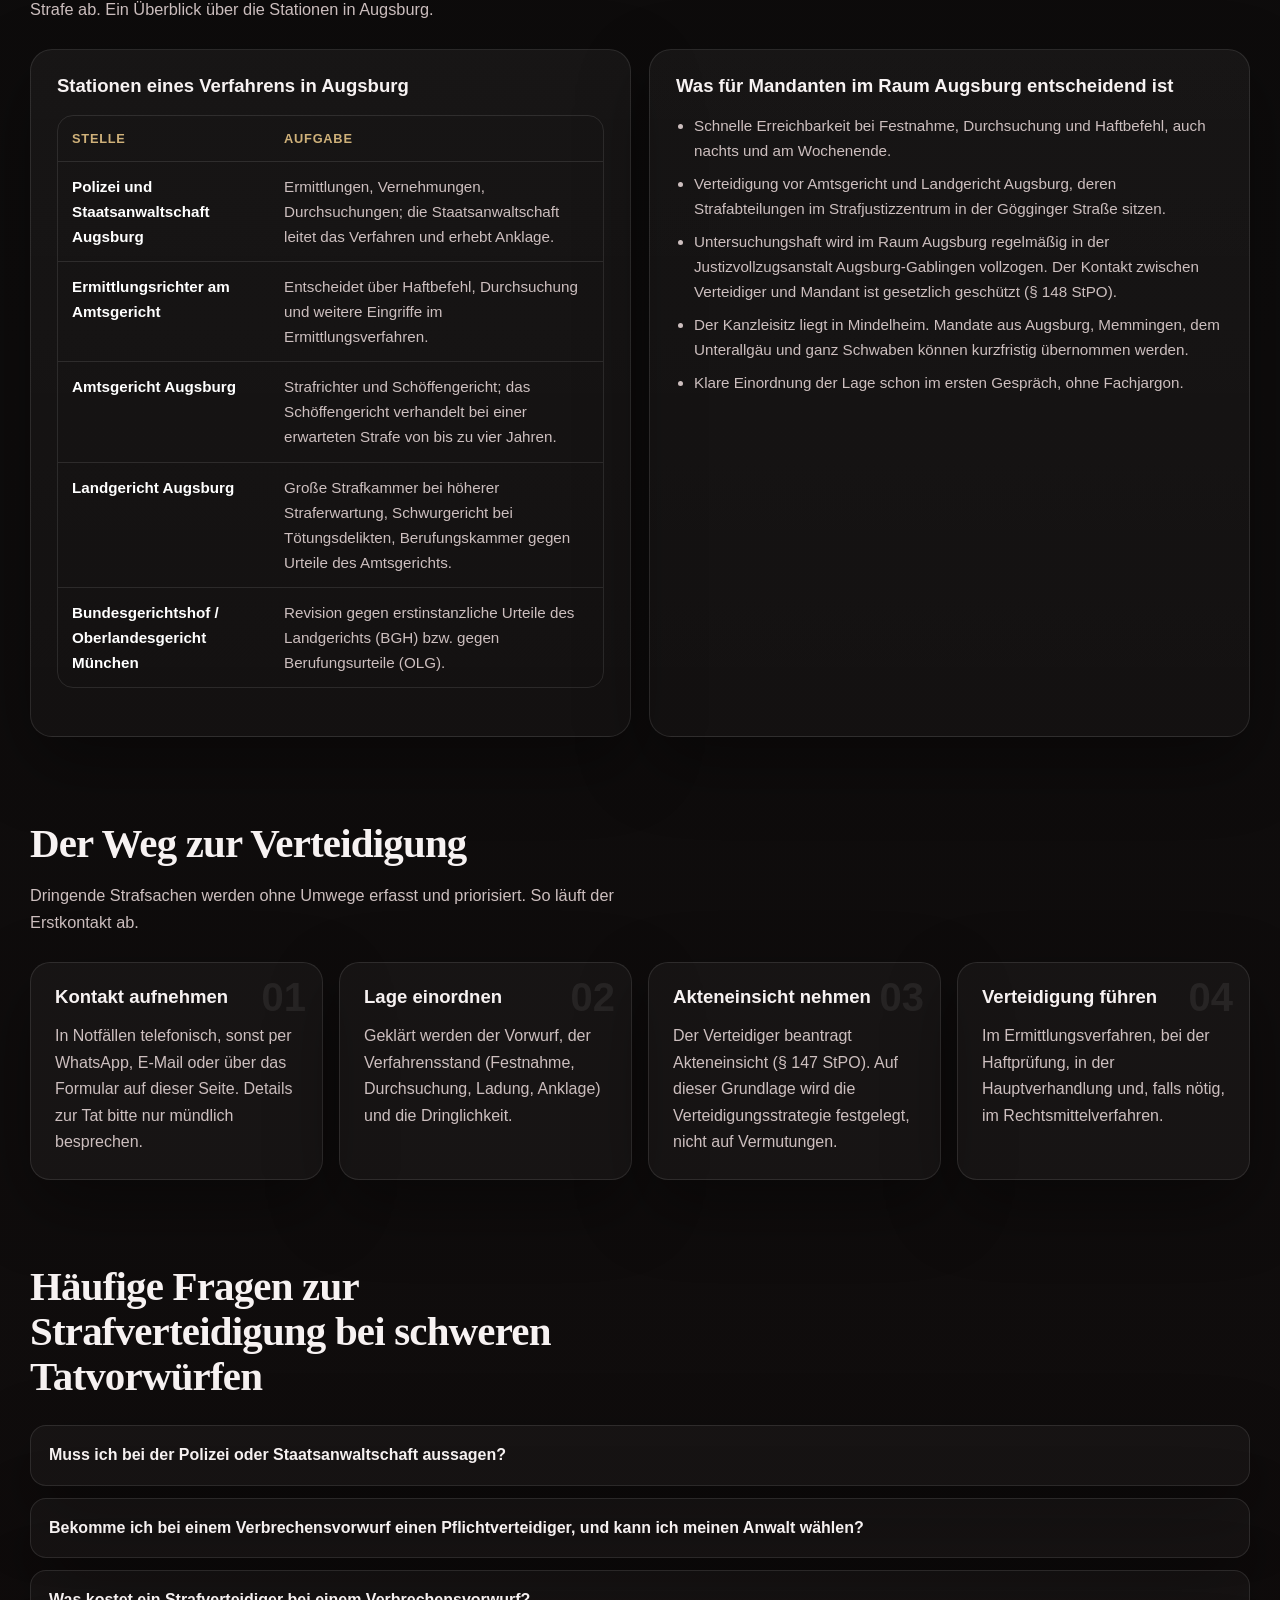
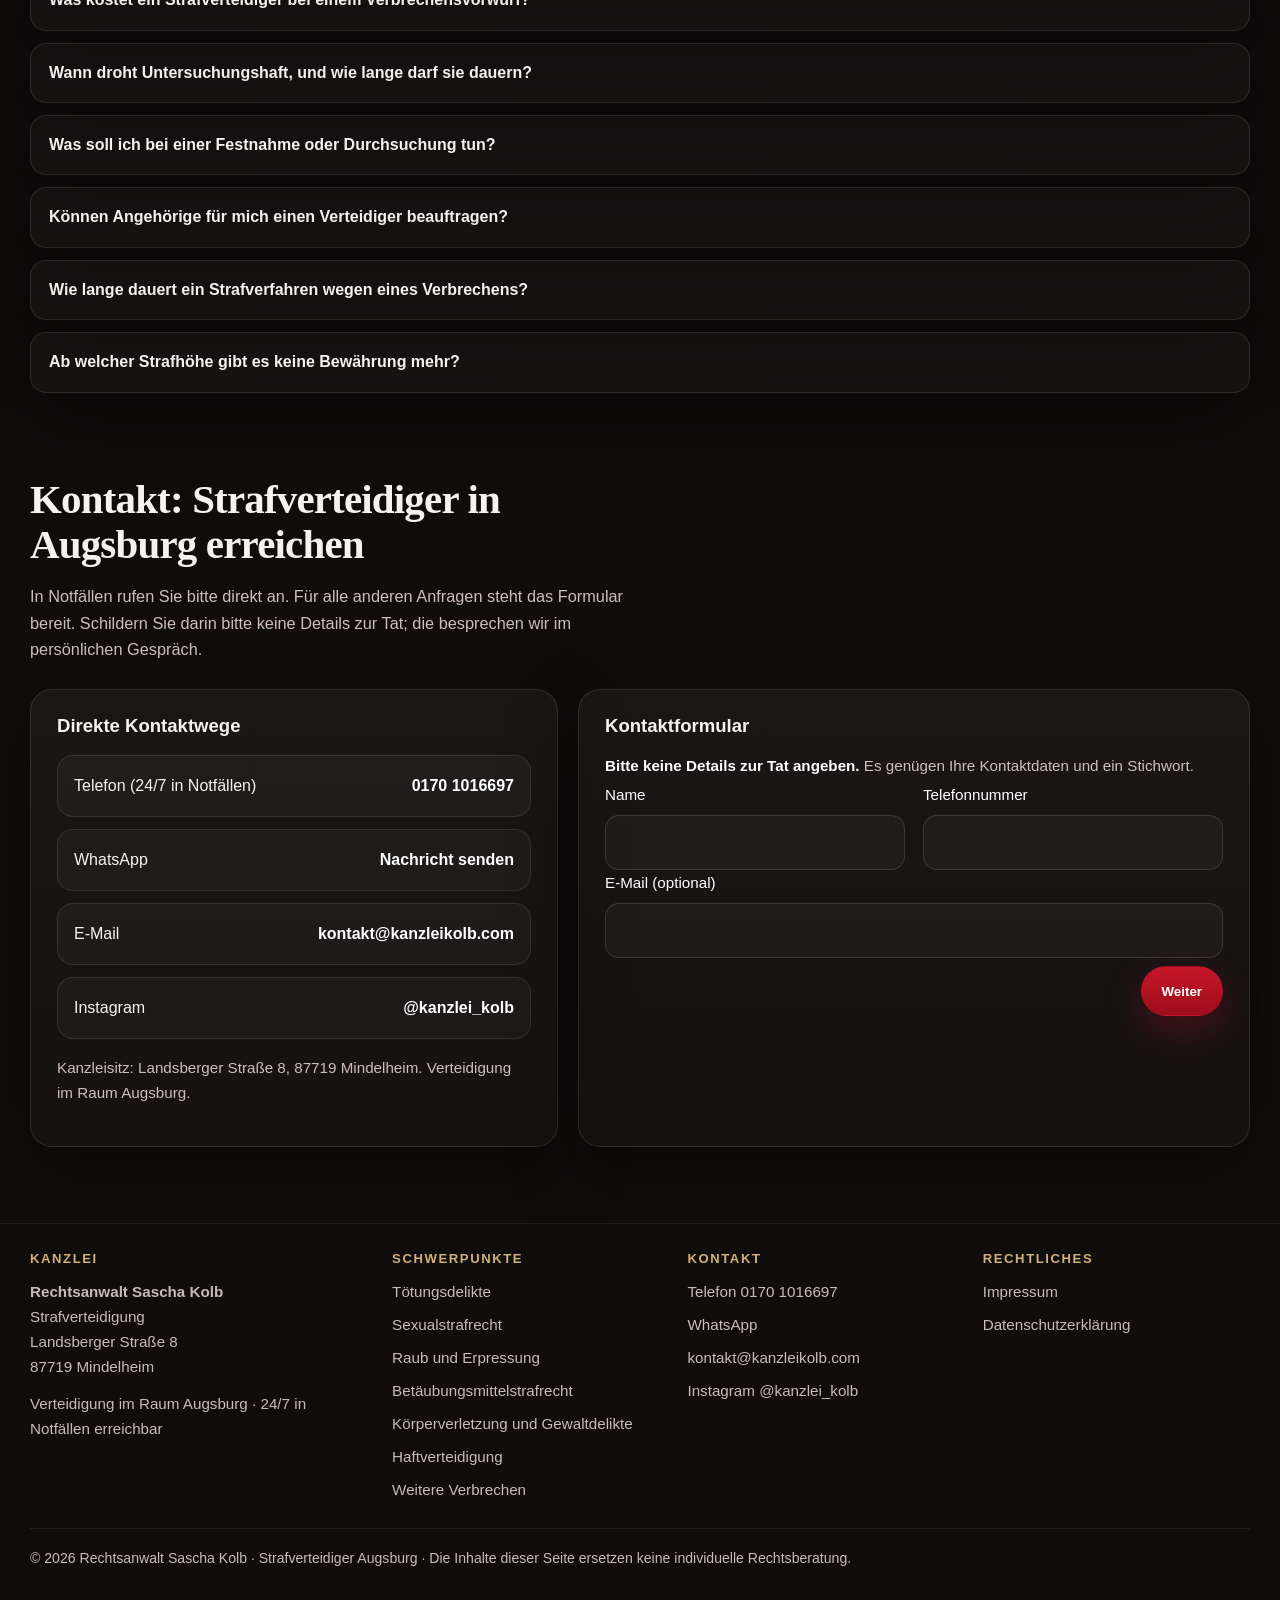
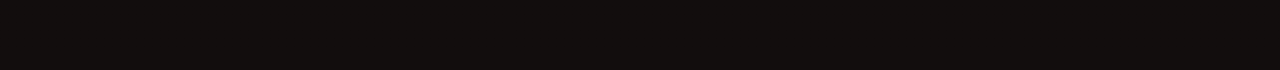
==== commit f9f82c10: "SEO-Relaunch: Fokus auf Kapitaldelikte und Verbrechen, Mehrseiten-Struktur Inhalt und Struktur - Aus" ====
--- a/index.html
+++ b/index.html
@@ -3,652 +3,398 @@
 <head>
   <meta charset="UTF-8" />
   <meta name="viewport" content="width=device-width, initial-scale=1.0" />
-  <title>Sascha Kolb – Strafverteidiger Augsburg | 24/7 in Notfällen</title>
-  <meta name="description" content="Sascha Kolb – Strafverteidiger mit Fokus auf Augsburg. Verteidigung bei Vorladung, Strafbefehl, Anklage, Untersuchungshaft, Sexualstrafrecht, Kapitaldelikten, Körperverletzung, Betrug, Diebstahl und Betäubungsmitteldelikten. 24/7 in Notfällen erreichbar." />
-  <meta name="keywords" content="Strafverteidiger Augsburg, Anwalt Strafrecht Augsburg, Strafverteidigung Augsburg, Sascha Kolb, Vorladung Augsburg, Strafbefehl Augsburg, Anklage Augsburg, Haftverteidigung Augsburg, Sexualstrafrecht Augsburg, Körperverletzung Augsburg, Betrug Augsburg, Diebstahl Augsburg, BTM Augsburg, Rechtsanwalt Strafrecht Augsburg" />
-  <meta name="robots" content="index, follow, max-image-preview:large" />
+  <title>Strafverteidiger Augsburg – Kapitaldelikte &amp; Verbrechen | Kolb</title>
+  <meta name="description" content="Strafverteidiger Augsburg bei Mord, Totschlag, Sexualdelikten, Raub, BtM-Handel und Haftbefehl. Rechtsanwalt Sascha Kolb, 24/7 in Notfällen erreichbar." />
+  <meta name="robots" content="index, follow, max-image-preview:large, max-snippet:-1" />
+  <meta name="author" content="Rechtsanwalt Sascha Kolb" />
   <meta name="theme-color" content="#0d0b0b" />
-  <meta property="og:title" content="Sascha Kolb – Strafverteidiger Augsburg" />
-  <meta property="og:description" content="Konsequente Strafverteidigung in Augsburg. 24/7 in Notfällen. Verteidigung bei Vorladung, Strafbefehl, Anklage und Haftsachen." />
+  <link rel="canonical" href="https://strafrechtaugsburg.de/" />
+  <link rel="icon" href="/favicon.svg" type="image/svg+xml" />
   <meta property="og:type" content="website" />
+  <meta property="og:site_name" content="Strafverteidiger Augsburg – Sascha Kolb" />
   <meta property="og:locale" content="de_DE" />
+  <meta property="og:title" content="Strafverteidiger Augsburg – Kapitaldelikte &amp; Verbrechen | Kolb" />
+  <meta property="og:description" content="Strafverteidiger Augsburg bei Mord, Totschlag, Sexualdelikten, Raub, BtM-Handel und Haftbefehl. Rechtsanwalt Sascha Kolb, 24/7 in Notfällen erreichbar." />
   <meta property="og:url" content="https://strafrechtaugsburg.de/" />
-  <link rel="canonical" href="https://strafrechtaugsburg.de/" />
-
-  <style>
-    :root {
-      --bg: #080808;
-      --bg2: #120d0d;
-      --panel: rgba(255,255,255,0.045);
-      --panel2: rgba(255,255,255,0.03);
-      --line: rgba(255,255,255,0.10);
-      --text: #f7f2f2;
-      --muted: #cdbfbf;
-      --red: #9e0d1b;
-      --red2: #c51728;
-      --gold: #cfb17a;
-      --shadow: 0 26px 70px rgba(0,0,0,0.38);
-      --radius: 22px;
-      --max: 1220px;
+  <meta property="og:image" content="https://strafrechtaugsburg.de/assets/og-image.jpg" />
+  <meta property="og:image:width" content="1200" />
+  <meta property="og:image:height" content="630" />
+  <meta property="og:image:alt" content="Rechtsanwalt Sascha Kolb – Strafverteidiger in Augsburg" />
+  <meta name="twitter:card" content="summary_large_image" />
+  <meta name="twitter:title" content="Strafverteidiger Augsburg – Kapitaldelikte &amp; Verbrechen | Kolb" />
+  <meta name="twitter:description" content="Strafverteidiger Augsburg bei Mord, Totschlag, Sexualdelikten, Raub, BtM-Handel und Haftbefehl. Rechtsanwalt Sascha Kolb, 24/7 in Notfällen erreichbar." />
+  <meta name="twitter:image" content="https://strafrechtaugsburg.de/assets/og-image.jpg" />
+  <link rel="preload" as="image" href="/assets/sascha-kolb.webp" type="image/webp" fetchpriority="high" />
+  <link rel="stylesheet" href="/style.css?v=20261116-5" />
+  <script type="application/ld+json">
+{
+  "@context": "https://schema.org",
+  "@graph": [
+    {
+      "@type": "Attorney",
+      "@id": "https://strafrechtaugsburg.de/#kanzlei",
+      "name": "Rechtsanwalt Sascha Kolb – Strafverteidiger",
+      "url": "https://strafrechtaugsburg.de/",
+      "description": "Strafverteidigung bei Verbrechensvorwürfen im Raum Augsburg: Tötungsdelikte, Sexualstrafrecht, Raub und Erpressung, Betäubungsmittelhandel, schwere Gewaltdelikte und Haftsachen. 24/7 in Notfällen erreichbar.",
+      "image": "https://strafrechtaugsburg.de/assets/sascha-kolb.jpg",
+      "telephone": "+491701016697",
+      "email": "kontakt@kanzleikolb.com",
+      "address": {
+        "@type": "PostalAddress",
+        "streetAddress": "Landsberger Straße 8",
+        "postalCode": "87719",
+        "addressLocality": "Mindelheim",
+        "addressRegion": "Bayern",
+        "addressCountry": "DE"
+      },
+      "areaServed": [
+        {
+          "@type": "City",
+          "name": "Augsburg"
+        },
+        {
+          "@type": "AdministrativeArea",
+          "name": "Schwaben"
+        },
+        {
+          "@type": "State",
+          "name": "Bayern"
+        }
+      ],
+      "knowsAbout": [
+        "Strafverteidigung",
+        "Tötungsdelikte",
+        "Sexualstrafrecht",
+        "Raub und Erpressung",
+        "Betäubungsmittelstrafrecht",
+        "Haftverteidigung",
+        "Untersuchungshaft"
+      ],
+      "contactPoint": [
+        {
+          "@type": "ContactPoint",
+          "contactType": "emergency",
+          "telephone": "+491701016697",
+          "availableLanguage": "German",
+          "hoursAvailable": {
+            "@type": "OpeningHoursSpecification",
+            "dayOfWeek": [
+              "Monday",
+              "Tuesday",
+              "Wednesday",
+              "Thursday",
+              "Friday",
+              "Saturday",
+              "Sunday"
+            ],
+            "opens": "00:00",
+            "closes": "23:59"
+          }
+        }
+      ],
+      "sameAs": [
+        "https://instagram.com/kanzlei_kolb"
+      ],
+      "hasOfferCatalog": {
+        "@type": "OfferCatalog",
+        "name": "Schwerpunkte der Strafverteidigung",
+        "itemListElement": [
+          {
+            "@type": "Offer",
+            "itemOffered": {
+              "@type": "Service",
+              "name": "Tötungsdelikte",
+              "url": "https://strafrechtaugsburg.de/toetungsdelikte-augsburg/"
+            }
+          },
+          {
+            "@type": "Offer",
+            "itemOffered": {
+              "@type": "Service",
+              "name": "Sexualstrafrecht",
+              "url": "https://strafrechtaugsburg.de/sexualstrafrecht-augsburg/"
+            }
+          },
+          {
+            "@type": "Offer",
+            "itemOffered": {
+              "@type": "Service",
+              "name": "Raub und Erpressung",
+              "url": "https://strafrechtaugsburg.de/raub-erpressung-augsburg/"
+            }
+          },
+          {
+            "@type": "Offer",
+            "itemOffered": {
+              "@type": "Service",
+              "name": "Betäubungsmittelstrafrecht",
+              "url": "https://strafrechtaugsburg.de/betaeubungsmittelstrafrecht-augsburg/"
+            }
+          },
+          {
+            "@type": "Offer",
+            "itemOffered": {
+              "@type": "Service",
+              "name": "Körperverletzung und Gewaltdelikte",
+              "url": "https://strafrechtaugsburg.de/koerperverletzung-gewaltdelikte-augsburg/"
+            }
+          },
+          {
+            "@type": "Offer",
+            "itemOffered": {
+              "@type": "Service",
+              "name": "Haftverteidigung",
+              "url": "https://strafrechtaugsburg.de/haftverteidigung-augsburg/"
+            }
+          },
+          {
+            "@type": "Offer",
+            "itemOffered": {
+              "@type": "Service",
+              "name": "Weitere Verbrechen",
+              "url": "https://strafrechtaugsburg.de/weitere-verbrechen-augsburg/"
+            }
+          }
+        ]
+      },
+      "employee": {
+        "@id": "https://strafrechtaugsburg.de/#sascha-kolb"
+      }
+    },
+    {
+      "@type": "Person",
+      "@id": "https://strafrechtaugsburg.de/#sascha-kolb",
+      "name": "Sascha Kolb",
+      "jobTitle": "Rechtsanwalt",
+      "image": "https://strafrechtaugsburg.de/assets/sascha-kolb.jpg",
+      "url": "https://strafrechtaugsburg.de/",
+      "worksFor": {
+        "@id": "https://strafrechtaugsburg.de/#kanzlei"
+      },
+      "sameAs": [
+        "https://instagram.com/kanzlei_kolb"
+      ]
+    },
+    {
+      "@type": "WebSite",
+      "@id": "https://strafrechtaugsburg.de/#website",
+      "url": "https://strafrechtaugsburg.de/",
+      "name": "Strafverteidiger Augsburg – Rechtsanwalt Sascha Kolb",
+      "inLanguage": "de-DE",
+      "publisher": {
+        "@id": "https://strafrechtaugsburg.de/#kanzlei"
+      }
+    },
+    {
+      "@type": "WebPage",
+      "@id": "https://strafrechtaugsburg.de/#webpage",
+      "url": "https://strafrechtaugsburg.de/",
+      "name": "Strafverteidiger Augsburg – Kapitaldelikte & Verbrechen | Kolb",
+      "description": "Strafverteidiger Augsburg bei Mord, Totschlag, Sexualdelikten, Raub, BtM-Handel und Haftbefehl. Rechtsanwalt Sascha Kolb, 24/7 in Notfällen erreichbar.",
+      "inLanguage": "de-DE",
+      "isPartOf": {
+        "@id": "https://strafrechtaugsburg.de/#website"
+      },
+      "about": {
+        "@id": "https://strafrechtaugsburg.de/#kanzlei"
+      },
+      "primaryImageOfPage": {
+        "@type": "ImageObject",
+        "url": "https://strafrechtaugsburg.de/assets/og-image.jpg",
+        "width": 1200,
+        "height": 630
+      },
+      "dateModified": "2026-11-16"
+    },
+    {
+      "@type": "FAQPage",
+      "@id": "https://strafrechtaugsburg.de/#faq",
+      "mainEntity": [
+        {
+          "@type": "Question",
+          "name": "Muss ich bei der Polizei oder Staatsanwaltschaft aussagen?",
+          "acceptedAnswer": {
+            "@type": "Answer",
+            "text": "Nein. Als Beschuldigter haben Sie das Recht zu schweigen und müssen sich nicht zur Sache äußern (§ 136 Abs. 1, § 163a Abs. 4 StPO). Aus dem Schweigen dürfen keine nachteiligen Schlüsse gezogen werden. Ob und wann eine Aussage sinnvoll ist, sollte erst nach Akteneinsicht und mit anwaltlicher Beratung entschieden werden."
+          }
+        },
+        {
+          "@type": "Question",
+          "name": "Bekomme ich bei einem Verbrechensvorwurf einen Pflichtverteidiger, und kann ich meinen Anwalt wählen?",
+          "acceptedAnswer": {
+            "@type": "Answer",
+            "text": "Bei einem Verbrechensvorwurf und in Haftsachen ist die Verteidigung notwendig (§ 140 StPO). Wenn Sie keinen Wahlverteidiger benennen, bestellt das Gericht einen Pflichtverteidiger. Sie können aber selbst einen Verteidiger vorschlagen (§ 142 StPO). Das Gericht berücksichtigt diesen Vorschlag in aller Regel. Nehmen Sie deshalb frühzeitig Kontakt auf."
+          }
+        },
+        {
+          "@type": "Question",
+          "name": "Was kostet ein Strafverteidiger bei einem Verbrechensvorwurf?",
+          "acceptedAnswer": {
+            "@type": "Answer",
+            "text": "Die Vergütung richtet sich nach dem Rechtsanwaltsvergütungsgesetz (RVG). Bei umfangreichen Verfahren wird häufig eine Honorarvereinbarung in Textform getroffen (§ 3a RVG). Die Kosten werden im Erstgespräch offen besprochen. Bei einer Pflichtverteidigung zahlt zunächst die Staatskasse, im Fall einer Verurteilung tragen aber in der Regel Sie die Verfahrenskosten."
+          }
+        },
+        {
+          "@type": "Question",
+          "name": "Wann droht Untersuchungshaft, und wie lange darf sie dauern?",
+          "acceptedAnswer": {
+            "@type": "Answer",
+            "text": "Untersuchungshaft setzt einen dringenden Tatverdacht und einen Haftgrund voraus, etwa Fluchtgefahr oder Verdunkelungsgefahr (§ 112 StPO). Bei Verdacht auf Mord oder Totschlag gelten erleichterte Voraussetzungen. Dauert die Haft länger als sechs Monate, prüft das Oberlandesgericht, ob sie fortbestehen darf (§ 121 StPO). Haftsachen sind vorrangig und beschleunigt zu führen."
+          }
+        },
+        {
+          "@type": "Question",
+          "name": "Was soll ich bei einer Festnahme oder Durchsuchung tun?",
+          "acceptedAnswer": {
+            "@type": "Answer",
+            "text": "Bleiben Sie ruhig, widersetzen Sie sich nicht und machen Sie keine Angaben zur Sache. Verlangen Sie, einen Verteidiger anzurufen, und lassen Sie sich Durchsuchungsbeschluss oder Haftbefehl zeigen. Nach einer vorläufigen Festnahme müssen Sie spätestens am Tag danach einem Richter vorgeführt werden (Art. 104 Abs. 3 GG). Rufen Sie sofort an: 0170 1016697."
+          }
+        },
+        {
+          "@type": "Question",
+          "name": "Können Angehörige für mich einen Verteidiger beauftragen?",
+          "acceptedAnswer": {
+            "@type": "Answer",
+            "text": "Angehörige können jederzeit Kontakt aufnehmen, die Lage schildern und einen Termin anbahnen. Das Mandat selbst erteilt aber der Beschuldigte, bei Festnahme meist im Gespräch in der Haftanstalt oder bei der Vorführung. Wichtig für Angehörige: nicht mit Zeugen sprechen und nichts löschen oder beseitigen."
+          }
+        },
+        {
+          "@type": "Question",
+          "name": "Wie lange dauert ein Strafverfahren wegen eines Verbrechens?",
+          "acceptedAnswer": {
+            "@type": "Answer",
+            "text": "Das hängt vom Einzelfall ab. Das Ermittlungsverfahren kann Wochen bis Jahre dauern. Vor dem Landgericht werden oft mehrere Verhandlungstage angesetzt. Ist der Beschuldigte in Untersuchungshaft, gilt das Beschleunigungsgebot, und das Verfahren muss zügiger betrieben werden."
+          }
+        },
+        {
+          "@type": "Question",
+          "name": "Ab welcher Strafhöhe gibt es keine Bewährung mehr?",
+          "acceptedAnswer": {
+            "@type": "Answer",
+            "text": "Eine Freiheitsstrafe kann nur bis zu zwei Jahren zur Bewährung ausgesetzt werden (§ 56 StGB). Bis zu einem Jahr ist das der Regelfall, zwischen einem und zwei Jahren sind besondere Umstände nötig. Bei höheren Strafen scheidet die Aussetzung aus. Gerade bei Verbrechen entscheidet deshalb oft die Strafzumessung darüber, ob eine Haftstrafe vollstreckt wird."
+          }
+        }
+      ]
     }
-
-    * { box-sizing: border-box; }
-    html { scroll-behavior: smooth; }
-    body {
-      margin: 0;
-      color: var(--text);
-      font-family: Georgia, "Times New Roman", serif;
-      background:
-        radial-gradient(circle at 15% 0%, rgba(158,13,27,0.16), transparent 24%),
-        radial-gradient(circle at 100% 20%, rgba(207,177,122,0.08), transparent 20%),
-        linear-gradient(180deg, #070707 0%, #0e0c0c 55%, #120d0d 100%);
-      line-height: 1.65;
-    }
-
-    a { color: inherit; text-decoration: none; }
-    img { max-width: 100%; display: block; }
-    .container { width: min(calc(100% - 34px), var(--max)); margin: 0 auto; }
-    .sans { font-family: Arial, Helvetica, sans-serif; }
-
-    .topbar {
-      position: sticky;
-      top: 0;
-      z-index: 999;
-      backdrop-filter: blur(14px);
-      background: rgba(8,8,8,0.84);
-      border-bottom: 1px solid rgba(255,255,255,0.08);
-    }
-
-    .topbar-inner {
-      display: flex;
-      justify-content: space-between;
-      align-items: center;
-      gap: 18px;
-      padding: 16px 0;
-    }
-
-    .logo {
-      display: flex;
-      flex-direction: column;
-      line-height: 1.08;
-    }
-
-    .logo strong {
-      font-family: Arial, Helvetica, sans-serif;
-      text-transform: uppercase;
-      letter-spacing: 0.14em;
-      color: var(--gold);
-      font-size: 0.88rem;
-    }
-
-    .logo span {
-      font-family: Arial, Helvetica, sans-serif;
-      font-weight: 700;
-      font-size: 1.02rem;
-      letter-spacing: 0.04em;
-      color: white;
-    }
-
-    .nav {
-      display: flex;
-      gap: 20px;
-      align-items: center;
-      flex-wrap: wrap;
-      font-family: Arial, Helvetica, sans-serif;
-    }
-
-    .nav a {
-      color: #e7dddd;
-      font-size: 0.95rem;
-    }
-
-    .btn {
-      display: inline-flex;
-      align-items: center;
-      justify-content: center;
-      min-height: 50px;
-      padding: 0 20px;
-      border-radius: 999px;
-      border: 1px solid transparent;
-      font-family: Arial, Helvetica, sans-serif;
-      font-weight: 700;
-      cursor: pointer;
-      transition: transform 0.18s ease, box-shadow 0.18s ease;
-    }
-
-    .btn:hover { transform: translateY(-1px); }
-
-    .btn-primary {
-      color: white;
-      background: linear-gradient(180deg, var(--red2) 0%, var(--red) 100%);
-      box-shadow: 0 14px 35px rgba(158,13,27,0.35);
-    }
-
-    .btn-secondary {
-      color: white;
-      background: rgba(255,255,255,0.03);
-      border-color: rgba(255,255,255,0.15);
-    }
-
-    .hero {
-      padding: 72px 0 34px;
-    }
-
-    .hero-grid {
-      display: grid;
-      grid-template-columns: 1.02fr 0.98fr;
-      gap: 34px;
-      align-items: stretch;
-    }
-
-    .eyebrow {
-      display: inline-flex;
-      gap: 10px;
-      padding: 9px 14px;
-      border-radius: 999px;
-      border: 1px solid rgba(207,177,122,0.24);
-      background: rgba(207,177,122,0.06);
-      color: #f0dfbb;
-      font-family: Arial, Helvetica, sans-serif;
-      font-size: 0.92rem;
-      margin-bottom: 18px;
-    }
-
-    h1, h2, h3 {
-      margin: 0 0 16px;
-      line-height: 1.1;
-      font-weight: 700;
-    }
-
-    h1 {
-      font-size: clamp(2.55rem, 5.1vw, 5rem);
-      letter-spacing: -0.03em;
-    }
-
-    h2 {
-      font-size: clamp(1.8rem, 3.2vw, 2.8rem);
-      letter-spacing: -0.02em;
-    }
-
-    h3 {
-      font-size: 1.16rem;
-      font-family: Arial, Helvetica, sans-serif;
-    }
-
-    .accent { color: #f2c8cf; }
-
-    .lead {
-      max-width: 62ch;
-      color: var(--muted);
-      font-size: 1.08rem;
-      margin-bottom: 0;
-    }
-
-    .cta-row {
-      display: flex;
-      flex-wrap: wrap;
-      gap: 12px;
-      margin: 28px 0 24px;
-    }
-
-    .metrics {
-      display: grid;
-      grid-template-columns: repeat(3, minmax(0, 1fr));
-      gap: 14px;
-      margin-top: 28px;
-    }
-
-    .metric {
-      border: 1px solid var(--line);
-      background: linear-gradient(180deg, rgba(255,255,255,0.04), rgba(255,255,255,0.025));
-      border-radius: 18px;
-      padding: 18px;
-      box-shadow: var(--shadow);
-    }
-
-    .metric strong {
-      display: block;
-      margin-bottom: 6px;
-      color: white;
-      font-size: 1.4rem;
-      font-family: Arial, Helvetica, sans-serif;
-    }
-
-    .metric span {
-      color: var(--muted);
-      font-family: Arial, Helvetica, sans-serif;
-      font-size: 0.95rem;
-    }
-
-    .hero-card {
-      position: relative;
-      overflow: hidden;
-      border-radius: 30px;
-      border: 1px solid rgba(255,255,255,0.09);
-      box-shadow: var(--shadow);
-      min-height: 690px;
-      background:
-        linear-gradient(160deg, rgba(207,177,122,0.08), rgba(255,255,255,0.02)),
-        linear-gradient(180deg, #111111, #1b1010 70%, #220d10 100%);
-    }
-
-    .portrait {
-      position: absolute;
-      inset: 0;
-      width: 100%;
-      height: 100%;
-      object-fit: cover;
-      object-position: center top;
-    }
-
-    .hero-overlay {
-      position: absolute;
-      left: 20px;
-      right: 20px;
-      bottom: 20px;
-      padding: 20px;
-      border-radius: 22px;
-      border: 1px solid rgba(255,255,255,0.12);
-      background: rgba(10,10,10,0.78);
-      backdrop-filter: blur(10px);
-      box-shadow: var(--shadow);
-    }
-
-    .hero-overlay strong {
-      display: block;
-      margin-bottom: 7px;
-      font-size: 1.08rem;
-      font-family: Arial, Helvetica, sans-serif;
-    }
-
-    .section { padding: 42px 0; }
-
-    .section-head {
-      max-width: 78ch;
-      margin-bottom: 26px;
-    }
-
-    .section-sub {
-      color: var(--muted);
-      margin: 0;
-      font-size: 1.02rem;
-    }
-
-    .grid-3 {
-      display: grid;
-      grid-template-columns: repeat(3, minmax(0, 1fr));
-      gap: 18px;
-    }
-
-    .grid-2 {
-      display: grid;
-      grid-template-columns: 1fr 1fr;
-      gap: 18px;
-    }
-
-    .panel {
-      border: 1px solid var(--line);
-      border-radius: var(--radius);
-      padding: 26px;
-      background: linear-gradient(180deg, rgba(255,255,255,0.045), rgba(255,255,255,0.025));
-      box-shadow: var(--shadow);
-    }
-
-    .panel p, .panel li, .small {
-      color: var(--muted);
-      font-family: Arial, Helvetica, sans-serif;
-      font-size: 0.95rem;
-    }
-
-    .signal {
-      background:
-        linear-gradient(135deg, rgba(158,13,27,0.23), rgba(207,177,122,0.06)),
-        linear-gradient(180deg, rgba(255,255,255,0.04), rgba(255,255,255,0.025));
-    }
-
-    .list {
-      margin: 0;
-      padding-left: 18px;
-    }
-
-    .list li + li { margin-top: 8px; }
-
-    .keyword-band {
-      display: flex;
-      flex-wrap: wrap;
-      gap: 10px;
-      margin-top: 14px;
-    }
-
-    .keyword {
-      padding: 10px 14px;
-      border-radius: 999px;
-      border: 1px solid rgba(255,255,255,0.10);
-      background: rgba(255,255,255,0.04);
-      font-family: Arial, Helvetica, sans-serif;
-      font-size: 0.92rem;
-      color: #f0ebeb;
-    }
-
-    .steps {
-      display: grid;
-      grid-template-columns: repeat(4, minmax(0,1fr));
-      gap: 16px;
-      counter-reset: steps;
-    }
-
-    .step {
-      position: relative;
-      padding: 24px;
-      border-radius: 20px;
-      border: 1px solid var(--line);
-      background: rgba(255,255,255,0.035);
-      overflow: hidden;
-      box-shadow: var(--shadow);
-    }
-
-    .step::before {
-      counter-increment: steps;
-      content: "0" counter(steps);
-      position: absolute;
-      top: 14px;
-      right: 16px;
-      color: rgba(255,255,255,0.07);
-      font-family: Arial, Helvetica, sans-serif;
-      font-size: 2.5rem;
-      font-weight: 700;
-      line-height: 1;
-    }
-
-    .step p { margin: 0; color: var(--muted); font-family: Arial, Helvetica, sans-serif; }
-
-    .faq {
-      display: grid;
-      gap: 12px;
-    }
-
-    details {
-      border: 1px solid var(--line);
-      border-radius: 16px;
-      background: rgba(255,255,255,0.03);
-      padding: 16px 18px;
-      box-shadow: var(--shadow);
-    }
-
-    summary {
-      cursor: pointer;
-      list-style: none;
-      font-family: Arial, Helvetica, sans-serif;
-      font-weight: 700;
-    }
-
-    summary::-webkit-details-marker { display: none; }
-
-    .contact-wrap {
-      display: grid;
-      grid-template-columns: 0.88fr 1.12fr;
-      gap: 20px;
-    }
-
-    .contact-links {
-      display: grid;
-      gap: 12px;
-      margin-top: 18px;
-      font-family: Arial, Helvetica, sans-serif;
-    }
-
-    .contact-link {
-      display: flex;
-      justify-content: space-between;
-      align-items: center;
-      gap: 12px;
-      min-height: 62px;
-      padding: 15px 16px;
-      border-radius: 16px;
-      border: 1px solid var(--line);
-      background: rgba(255,255,255,0.03);
-    }
-
-    .contact-link strong { color: white; }
-
-    form {
-      display: grid;
-      gap: 14px;
-      font-family: Arial, Helvetica, sans-serif;
-    }
-
-    label {
-      display: grid;
-      gap: 8px;
-      color: #fff;
-      font-size: 0.95rem;
-      font-family: Arial, Helvetica, sans-serif;
-    }
-
-    input, select, textarea {
-      width: 100%;
-      font: inherit;
-      color: white;
-      background: rgba(255,255,255,0.03);
-      border: 1px solid rgba(255,255,255,0.12);
-      border-radius: 14px;
-      padding: 14px 15px;
-      outline: none;
-    }
-
-    input:focus, select:focus, textarea:focus {
-      border-color: rgba(207,177,122,0.45);
-      box-shadow: 0 0 0 3px rgba(207,177,122,0.10);
-    }
-
-    textarea { min-height: 150px; resize: vertical; }
-
-    .steps-form { position: relative; }
-    .form-step { display: none; }
-    .form-step.active { display: block; }
-
-    .step-actions {
-      display: flex;
-      justify-content: space-between;
-      gap: 12px;
-      margin-top: 8px;
-    }
-
-    .status {
-      min-height: 24px;
-      font-family: Arial, Helvetica, sans-serif;
-      font-size: 0.95rem;
-      color: #f0dfbb;
-    }
-
-    footer {
-      margin-top: 34px;
-      padding: 28px 0 54px;
-      border-top: 1px solid rgba(255,255,255,0.08);
-      color: #c7bbbb;
-      font-family: Arial, Helvetica, sans-serif;
-      font-size: 0.95rem;
-    }
-
-    .sticky {
-      position: fixed;
-      left: 50%;
-      bottom: 12px;
-      transform: translateX(-50%);
-      z-index: 1000;
-      width: auto;
-      max-width: calc(100% - 16px);
-      padding: 8px;
-      border-radius: 18px;
-      background: rgba(10,10,10,0.82);
-      backdrop-filter: blur(10px);
-      border: 1px solid rgba(255,255,255,0.10);
-      box-shadow: var(--shadow);
-    }
-
-    .sticky-grid {
-      display: flex;
-      gap: 8px;
-      flex-wrap: nowrap;
-      overflow-x: auto;
-      scrollbar-width: none;
-    }
-
-    .sticky-grid::-webkit-scrollbar {
-      display: none;
-    }
-
-    .sticky a {
-      flex: 0 0 auto;
-      padding: 0 12px;
-      font-size: 0.9rem;
-    }
-
-    .sticky a {
-      min-height: 46px;
-      display: flex;
-      align-items: center;
-      justify-content: center;
-      border-radius: 14px;
-      border: 1px solid var(--line);
-      background: rgba(255,255,255,0.04);
-      font-weight: 700;
-    }
-
-    .sticky a.primary {
-      background: linear-gradient(180deg, var(--red2), var(--red));
-      border-color: transparent;
-    }
-
-    @media (max-width: 1020px) {
-      .hero-grid, .grid-3, .steps, .contact-wrap, .grid-2 {
-        grid-template-columns: 1fr 1fr;
-      }
-      .metrics { grid-template-columns: 1fr; }
-    }
-
-    @media (max-width: 760px) {
-      .nav { display: none; }
-      .hero-grid, .grid-3, .steps, .contact-wrap, .grid-2, .sticky-grid {
-        grid-template-columns: 1fr;
-      }
-      .hero-card {
-        min-height: auto;
-        height: 500px;
-        margin-top: 10px;
-      }
-      .hero-overlay {
-        left: 12px;
-        right: 12px;
-        bottom: 12px;
-        padding: 12px 14px;
-      }
-      .hero-name {
-        margin-bottom: 0;
-        font-size: 0.98rem;
-      }
-      .hero-desc {
-        display: none;
-      }
-      .portrait {
-        object-position: center 12%;
-      }
-      body { padding-bottom: 110px; }
-      .hero { padding-top: 46px; }
-    }
-  </style>
-
-  <script type="application/ld+json">
-  {
-    "@context":"https://schema.org",
-    "@type":"LegalService",
-    "name":"Sascha Kolb – Strafverteidiger",
-    "url":"https://strafrechtaugsburg.de/",
-    "description":"Strafverteidigung mit Fokus auf Augsburg bei Vorladung, Strafbefehl, Anklage, Untersuchungshaft, Sexualstrafrecht, Kapitaldelikten, Körperverletzung, Betrug, Diebstahl und Betäubungsmitteldelikten.",
-    "areaServed":"Augsburg",
-    "telephone":"+491701016697",
-    "email":"kontakt@kanzleikolb.com",
-    "address":{
-      "@type":"PostalAddress",
-      "streetAddress":"Landsberger Straße 8",
-      "addressLocality":"Mindelheim",
-      "postalCode":"87719",
-      "addressCountry":"DE"
-    },
-    "sameAs":["https://instagram.com/kanzlei_kolb"]
-  }
+  ]
+}
   </script>
 </head>
 <body>
-
+  <a class="skip-link" href="#main">Zum Inhalt springen</a>
   <header class="topbar">
     <div class="container topbar-inner">
-      <a href="#top" class="logo">
+      <a href="/" class="logo" aria-label="Startseite – Strafverteidigung Sascha Kolb, Augsburg">
         <strong>Strafverteidigung</strong>
         <span>Sascha Kolb · Augsburg</span>
       </a>
-      <nav class="nav">
-        <a href="#schwerpunkte">Schwerpunkte</a>
-        <a href="#ablauf">Ablauf</a>
-        <a href="#augsburg">Augsburg</a>
-        <a href="#kontakt">Kontakt</a>
-        <a href="#impressum">Impressum</a>
-        <a href="#datenschutz">Datenschutz</a>
+      <nav class="nav" aria-label="Hauptnavigation">
+        <details class="dropdown">
+          <summary>Schwerpunkte</summary>
+          <div class="dropdown-menu"><a href="/toetungsdelikte-augsburg/">Tötungsdelikte</a><a href="/sexualstrafrecht-augsburg/">Sexualstrafrecht</a><a href="/raub-erpressung-augsburg/">Raub und Erpressung</a><a href="/betaeubungsmittelstrafrecht-augsburg/">Betäubungsmittelstrafrecht</a><a href="/koerperverletzung-gewaltdelikte-augsburg/">Körperverletzung und Gewaltdelikte</a><a href="/haftverteidigung-augsburg/">Haftverteidigung</a><a href="/weitere-verbrechen-augsburg/">Weitere Verbrechen</a></div>
+        </details>
+        <a href="/haftverteidigung-augsburg/">Haft und Festnahme</a>
+        <a href="/#augsburg">Gerichte Augsburg</a>
+        <a href="/#faq">Häufige Fragen</a>
+        <a href="/#kontakt">Kontakt</a>
       </nav>
-      <a class="btn btn-primary" href="#kontakt">Sofort Kontakt</a>
+      <details class="mobile-menu">
+        <summary>Menü</summary>
+        <div class="mobile-menu-panel"><a href="/toetungsdelikte-augsburg/">Tötungsdelikte</a><a href="/sexualstrafrecht-augsburg/">Sexualstrafrecht</a><a href="/raub-erpressung-augsburg/">Raub und Erpressung</a><a href="/betaeubungsmittelstrafrecht-augsburg/">Betäubungsmittelstrafrecht</a><a href="/koerperverletzung-gewaltdelikte-augsburg/">Körperverletzung und Gewaltdelikte</a><a href="/haftverteidigung-augsburg/">Haftverteidigung</a><a href="/weitere-verbrechen-augsburg/">Weitere Verbrechen</a><a href="/#faq">Häufige Fragen</a><a href="/#kontakt">Kontakt</a></div>
+      </details>
+      <a class="btn btn-primary" href="tel:+491701016697">Jetzt anrufen</a>
     </div>
   </header>
 
-  <main id="top">
-    <section class="hero">
+  <main id="main">
+<section class="hero">
       <div class="container hero-grid">
         <div>
-          <div class="eyebrow">24/7 in Notfällen · auch bei Mandanten in Haft · Fokus auf Strafrecht in Augsburg</div>
-          <h1>Konsequent verteidigen.<br><span class="accent">Mit klarem Fokus auf Augsburg.</span></h1>
+          <div class="eyebrow">Strafverteidiger Augsburg · Verbrechensvorwürfe · 24/7 in Notfällen</div>
+          <h1>Strafverteidiger Augsburg.<br><span class="accent">Verteidigung bei Kapitaldelikten und Verbrechen.</span></h1>
           <p class="lead">
-            Sascha Kolb verteidigt in Strafverfahren mit hoher persönlicher, beruflicher und wirtschaftlicher Tragweite. Im Mittelpunkt stehen eine frühe Intervention, eine präzise Einordnung der Lage und eine Verteidigung, die nicht abwartet, sondern handelt. Wer im Raum Augsburg mit Vorladung, Strafbefehl, Anklage, Durchsuchung oder Untersuchungshaft konfrontiert ist, braucht eine klare Strategie von Beginn an.
+            Rechtsanwalt Sascha Kolb verteidigt, wenn eine Freiheitsstrafe von einem Jahr oder mehr droht: bei Tötungsdelikten, im Sexualstrafrecht, bei Raub und Erpressung, Betäubungsmittelhandel, schweren Gewaltdelikten und in Haftsachen. Die Verteidigung wirkt am stärksten, wenn sie vor der ersten Aussage beginnt und nicht erst mit der Anklage.
           </p>
           <div class="cta-row">
-            <a class="btn btn-primary" href="#kontakt">Erstkontakt aufnehmen</a>
-            <a class="btn btn-secondary" href="tel:+491701016697">0170 1016697</a>
+            <a class="btn btn-primary" href="tel:+491701016697">Notfall: 0170 1016697</a>
+            <a class="btn btn-secondary" href="#kontakt">Anfrage senden</a>
           </div>
 
           <div class="metrics">
             <div class="metric">
               <strong>24/7</strong>
-              <span>Erreichbarkeit in Notfällen, bei Durchsuchung, Festnahme, Haft und dringenden Fristen.</span>
+              <span>Erreichbar in Notfällen: bei Festnahme, Durchsuchung, Haftbefehl und dringenden Fristen.</span>
+            </div>
+            <div class="metric">
+              <strong>Ab 1 Jahr</strong>
+              <span>Schwerpunkt auf Verfahren, in denen eine Freiheitsstrafe ab einem Jahr im Raum steht.</span>
             </div>
             <div class="metric">
               <strong>Augsburg</strong>
-              <span>Lokaler Schwerpunkt für Strafverteidigung in Augsburg und dem näheren Umfeld.</span>
+              <span>Verteidigung vor Amtsgericht und Landgericht Augsburg sowie in der Region.</span>
             </div>
-            <div class="metric">
-              <strong>Offensiv</strong>
-              <span>Klare Verteidigungslinie statt passiver Reaktion auf den Gang des Verfahrens.</span>
+          </div>
+        </div>
+
+        <div class="hero-card">
+          <picture>
+            <source srcset="/assets/sascha-kolb.webp" type="image/webp" />
+            <img class="portrait" src="/assets/sascha-kolb.jpg" width="709" height="1058" fetchpriority="high"
+                 alt="Rechtsanwalt Sascha Kolb in Robe vor einer Gesetzessammlung – Strafverteidiger in Augsburg" />
+          </picture>
+          <div class="hero-overlay">
+            <strong class="hero-name">Rechtsanwalt Sascha Kolb – Strafverteidiger</strong>
+            <div class="small hero-desc">
+              Verteidigung bei Tötungsdelikten, Sexualstrafrecht, Raub, Betäubungsmittelhandel, Gewaltdelikten und Haftsachen.
             </div>
           </div>
         </div>
-
-        <div class="hero-card">
-          <img class="portrait" src="[data-uri]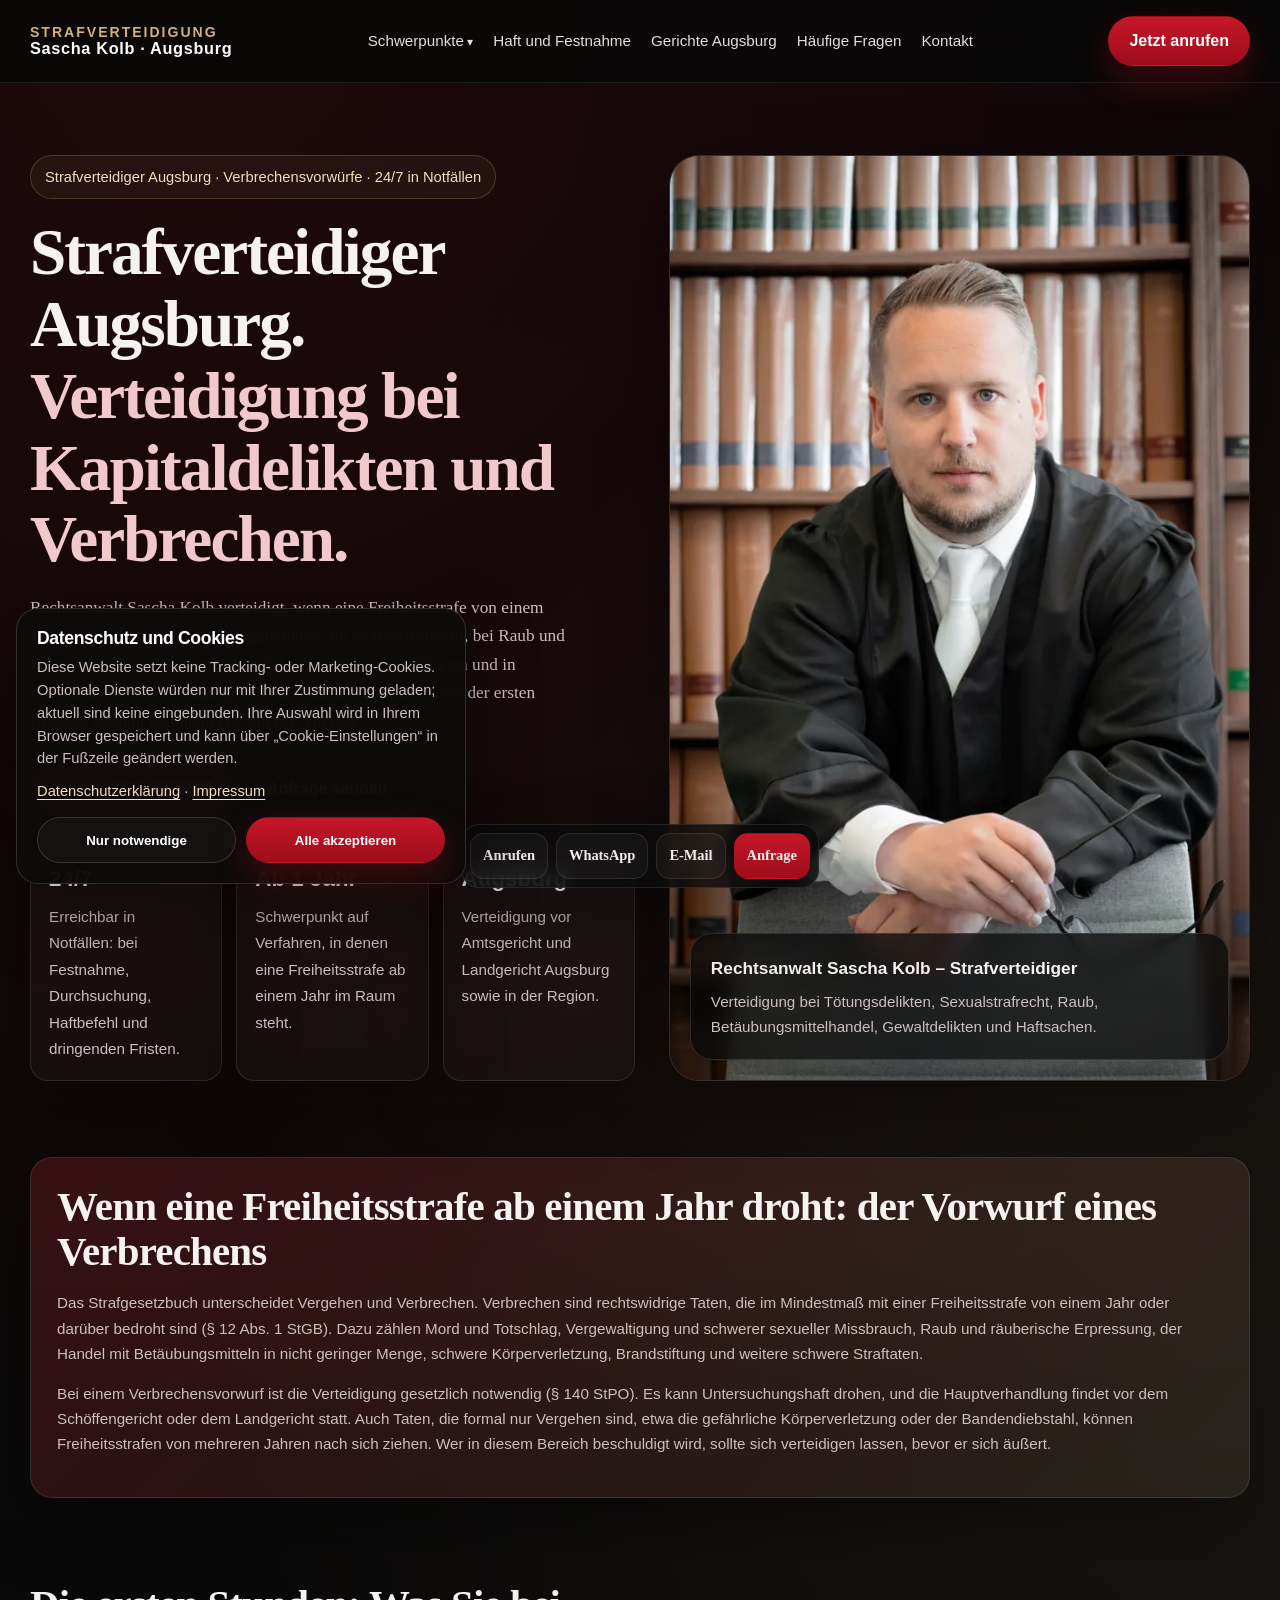
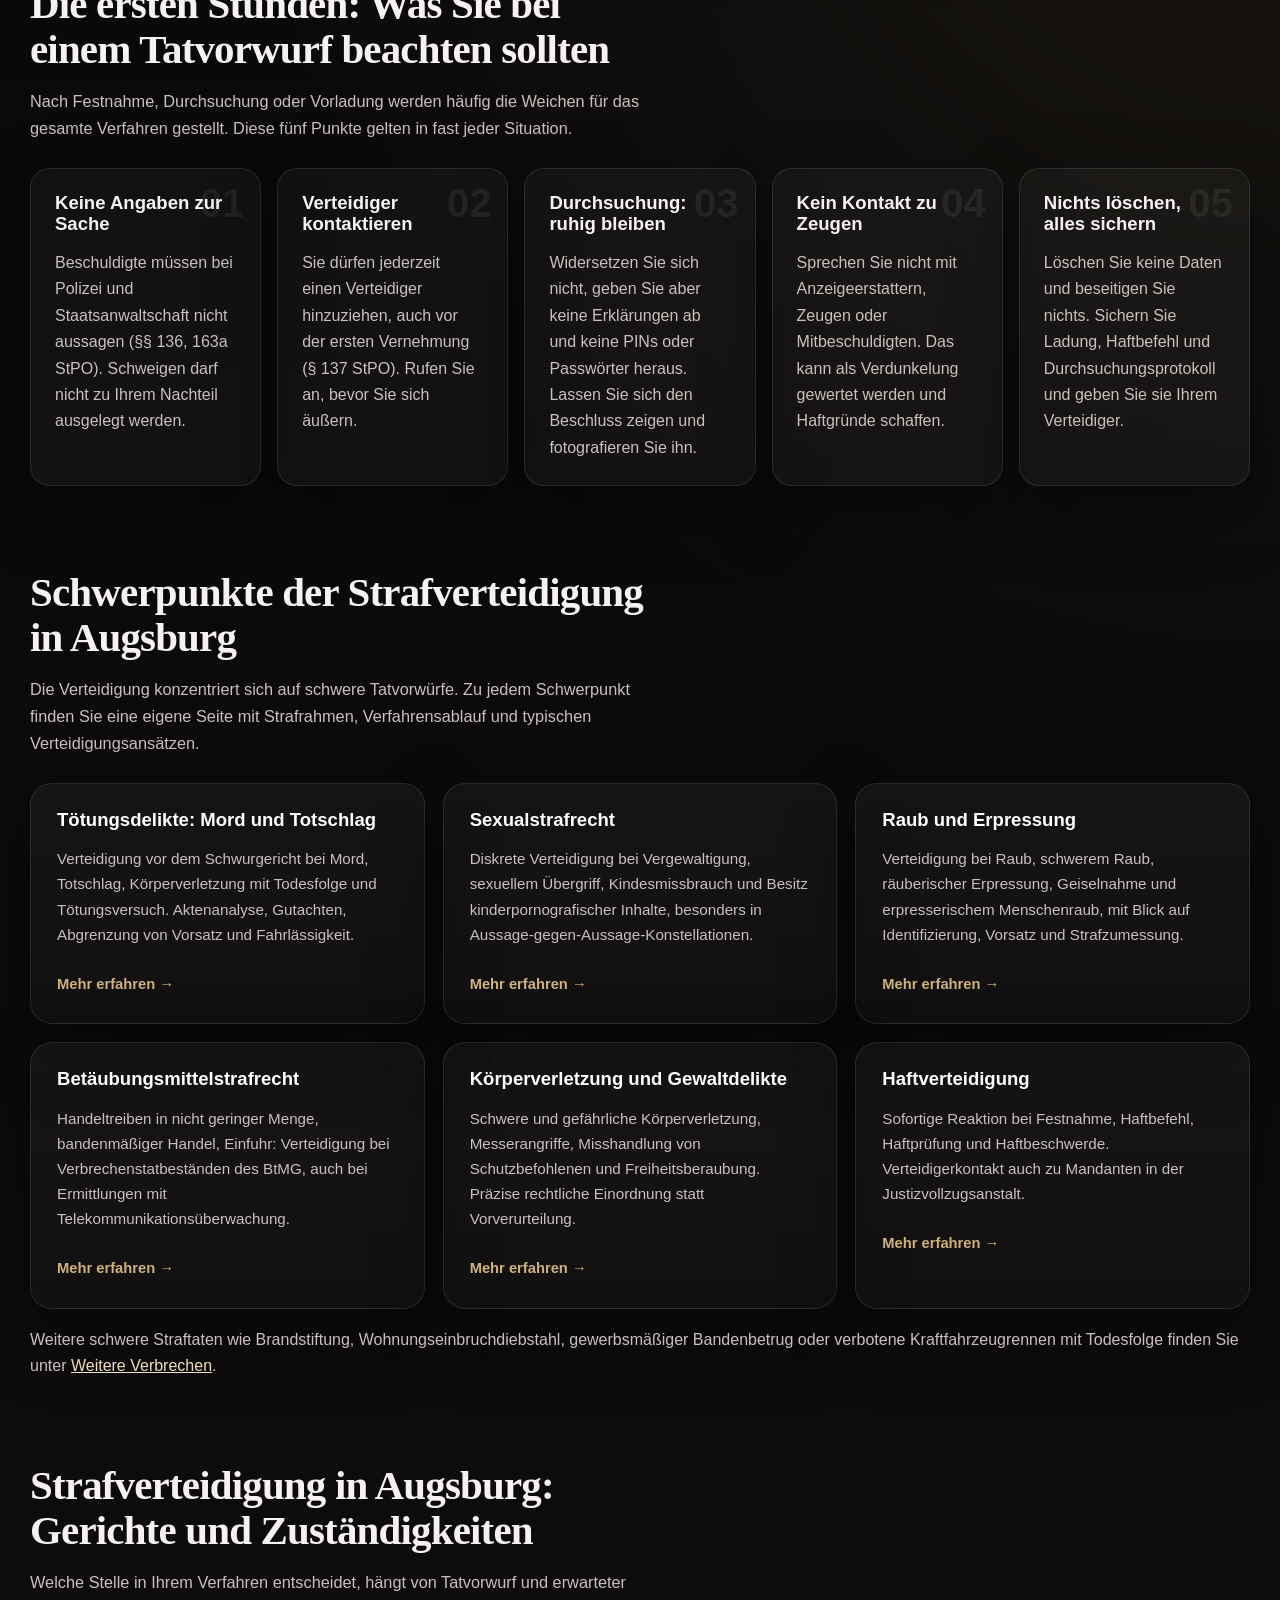
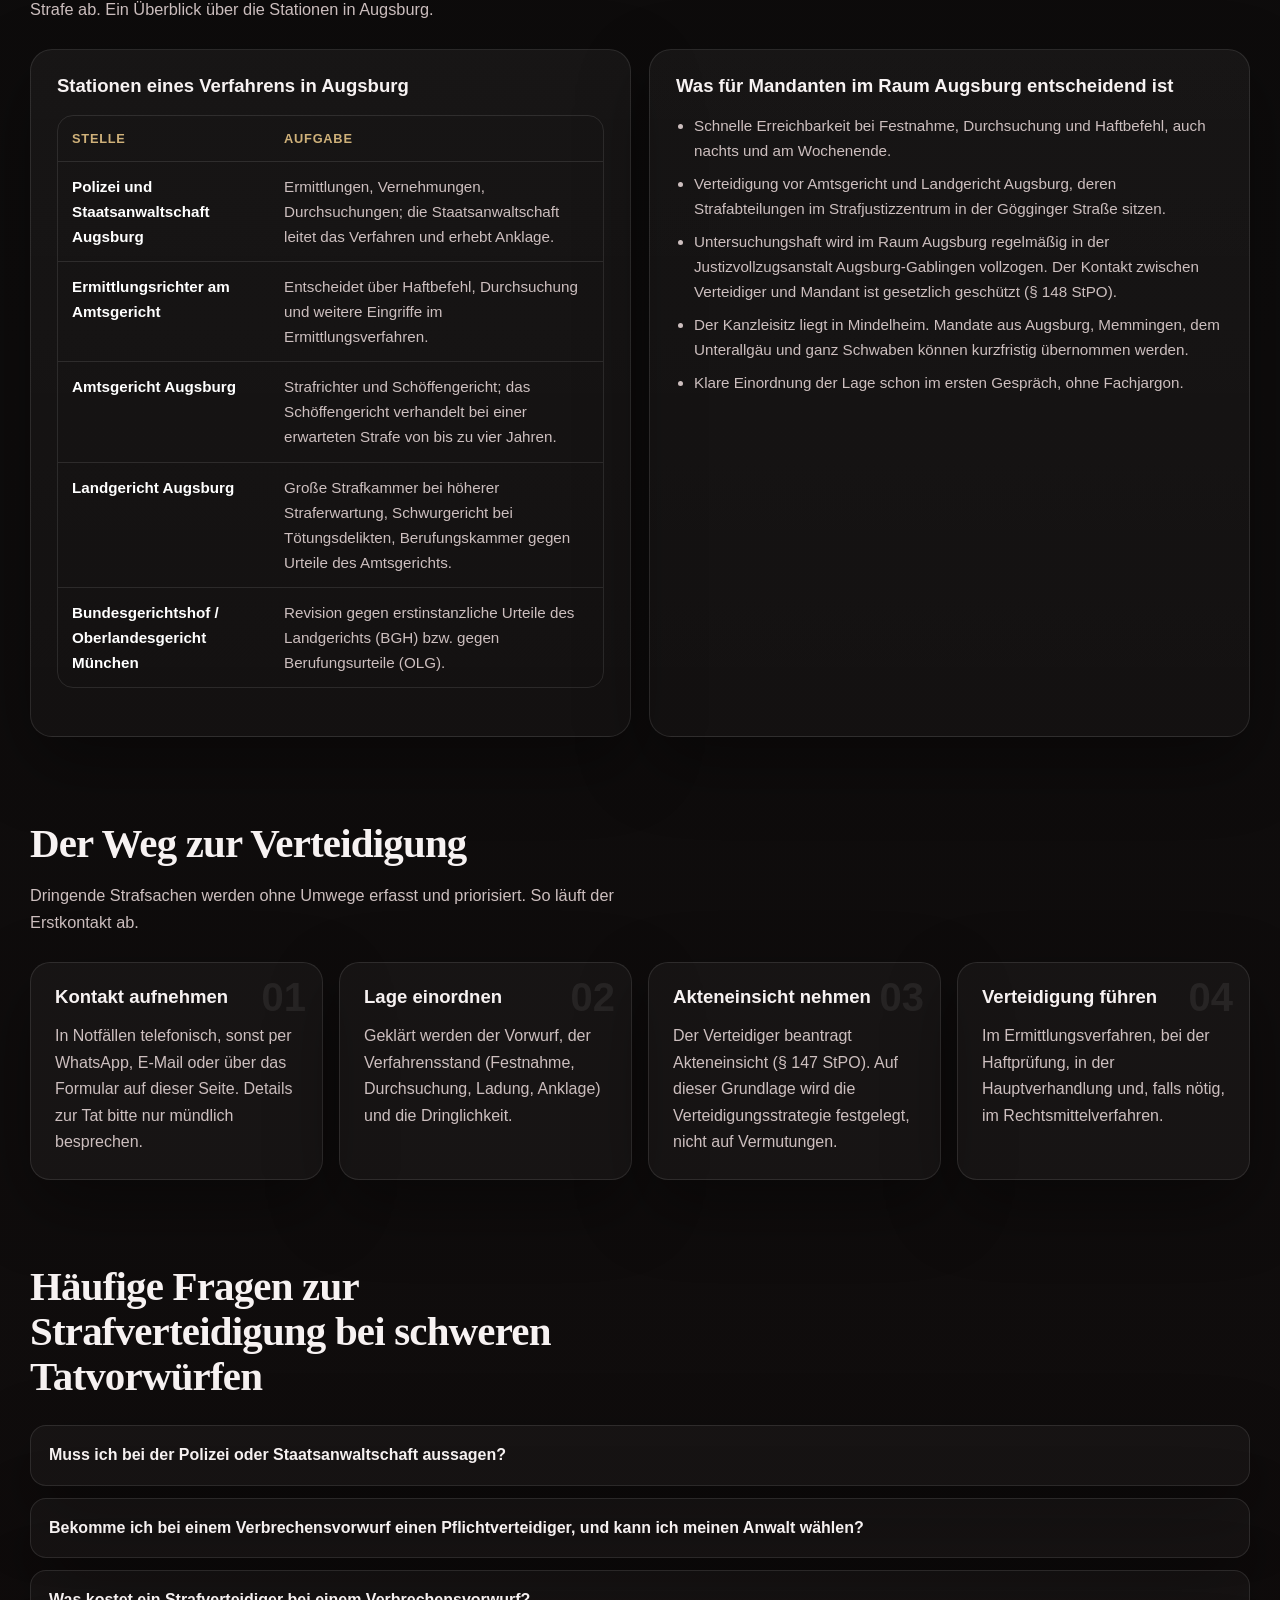
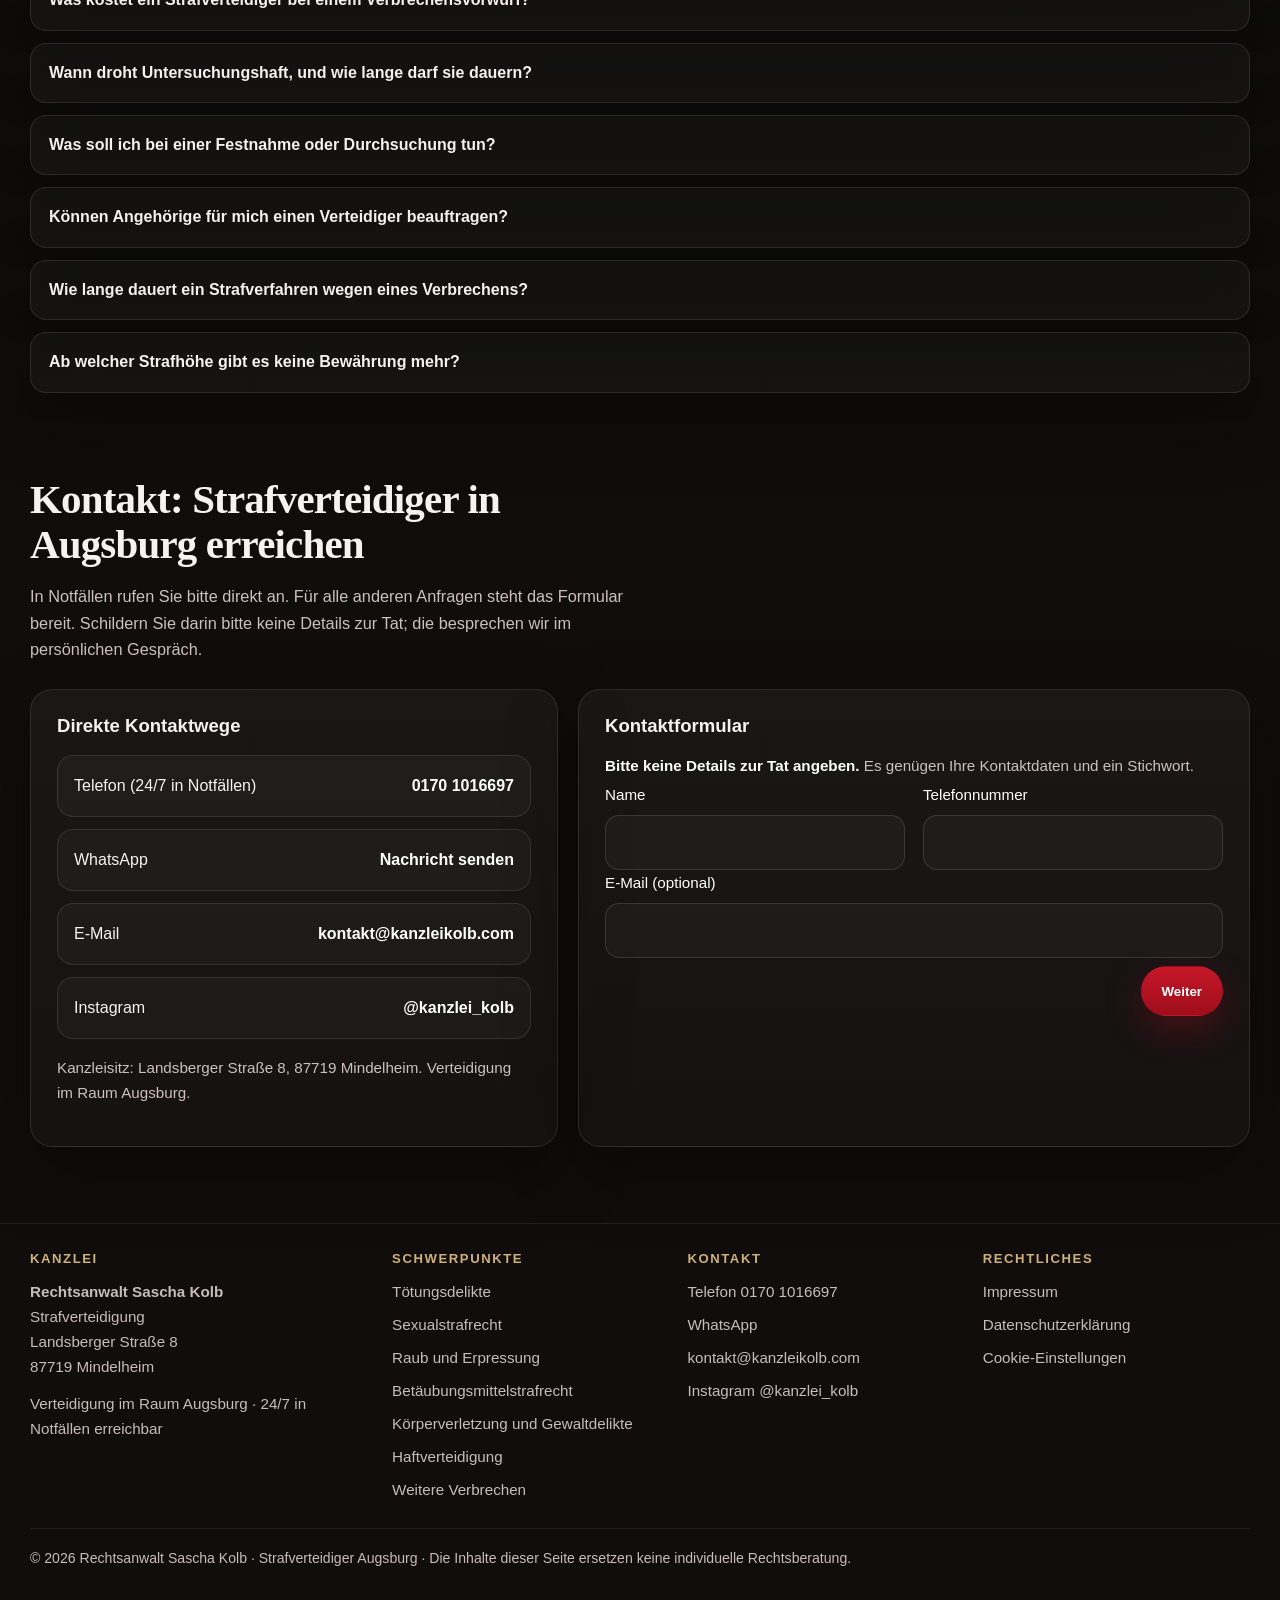
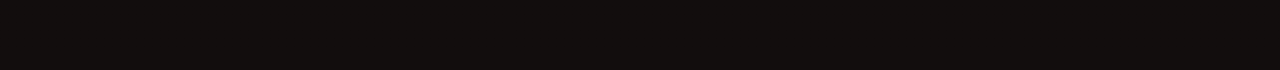
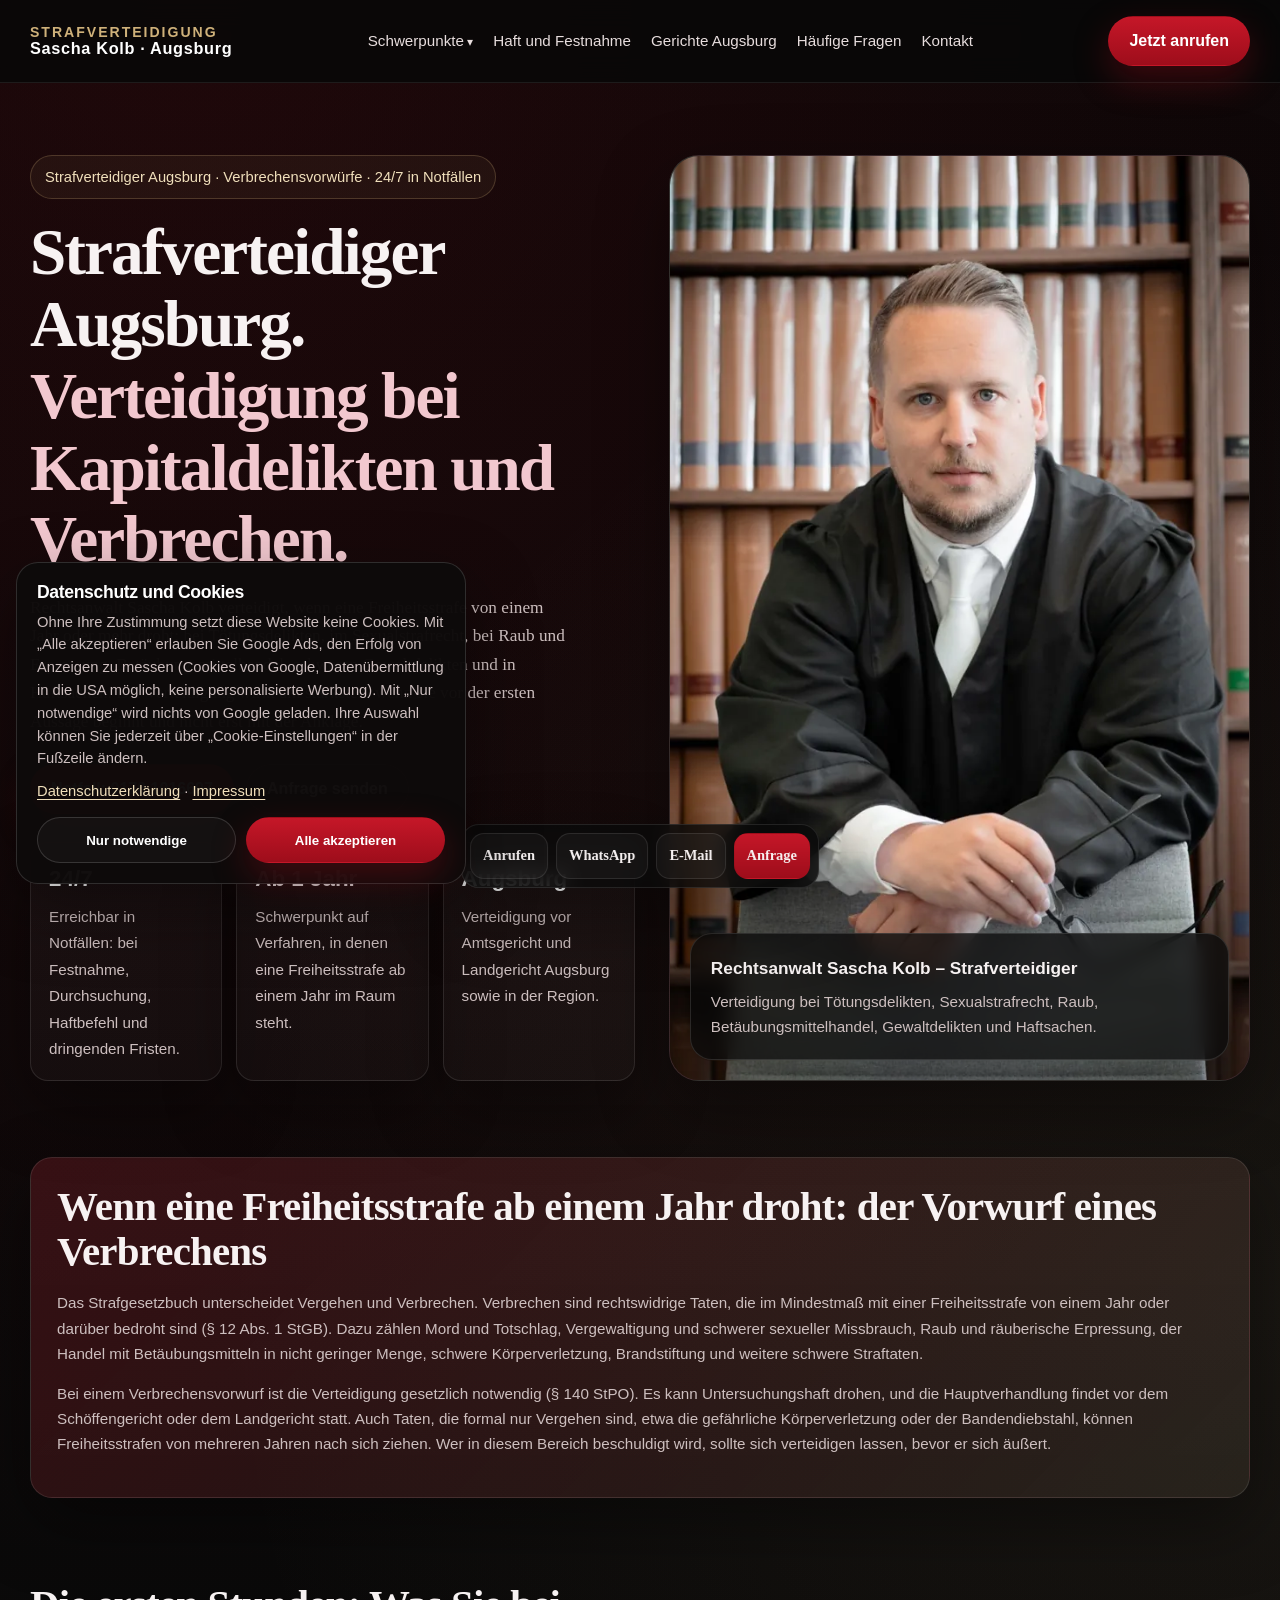
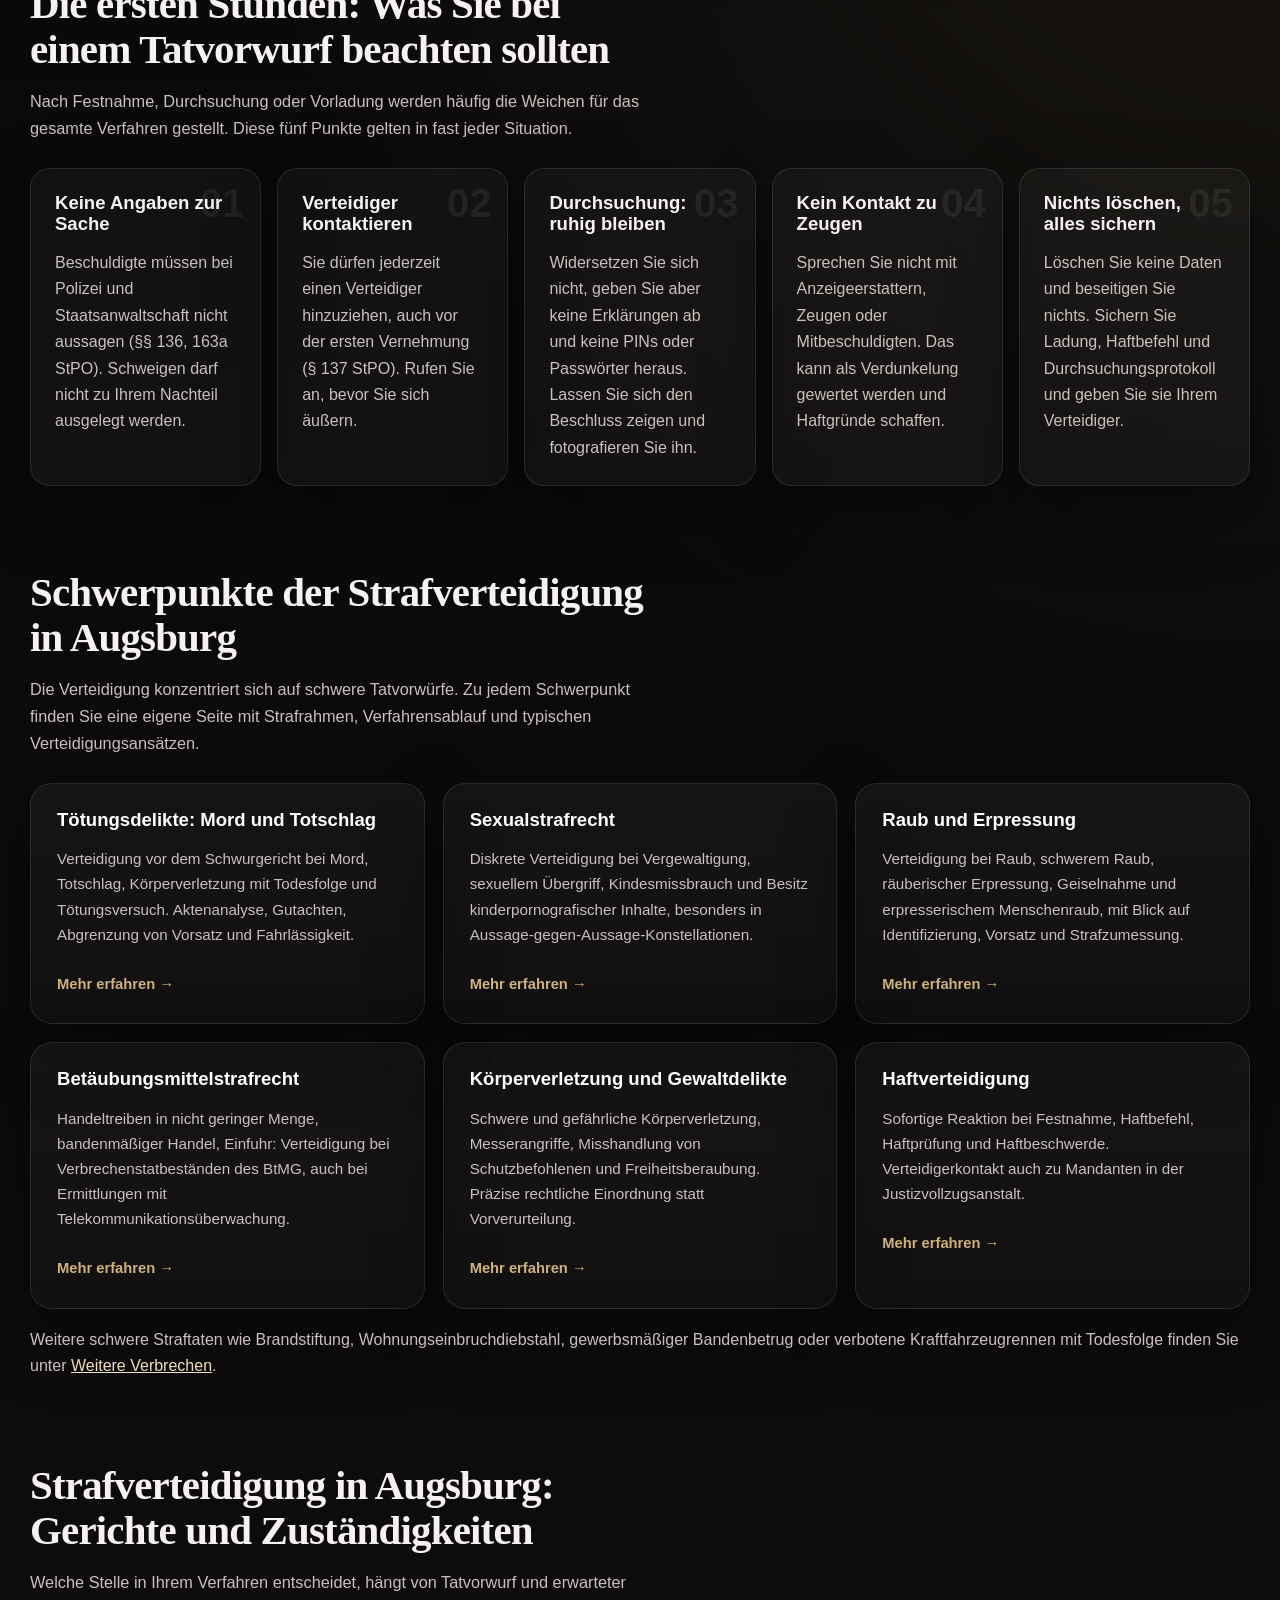
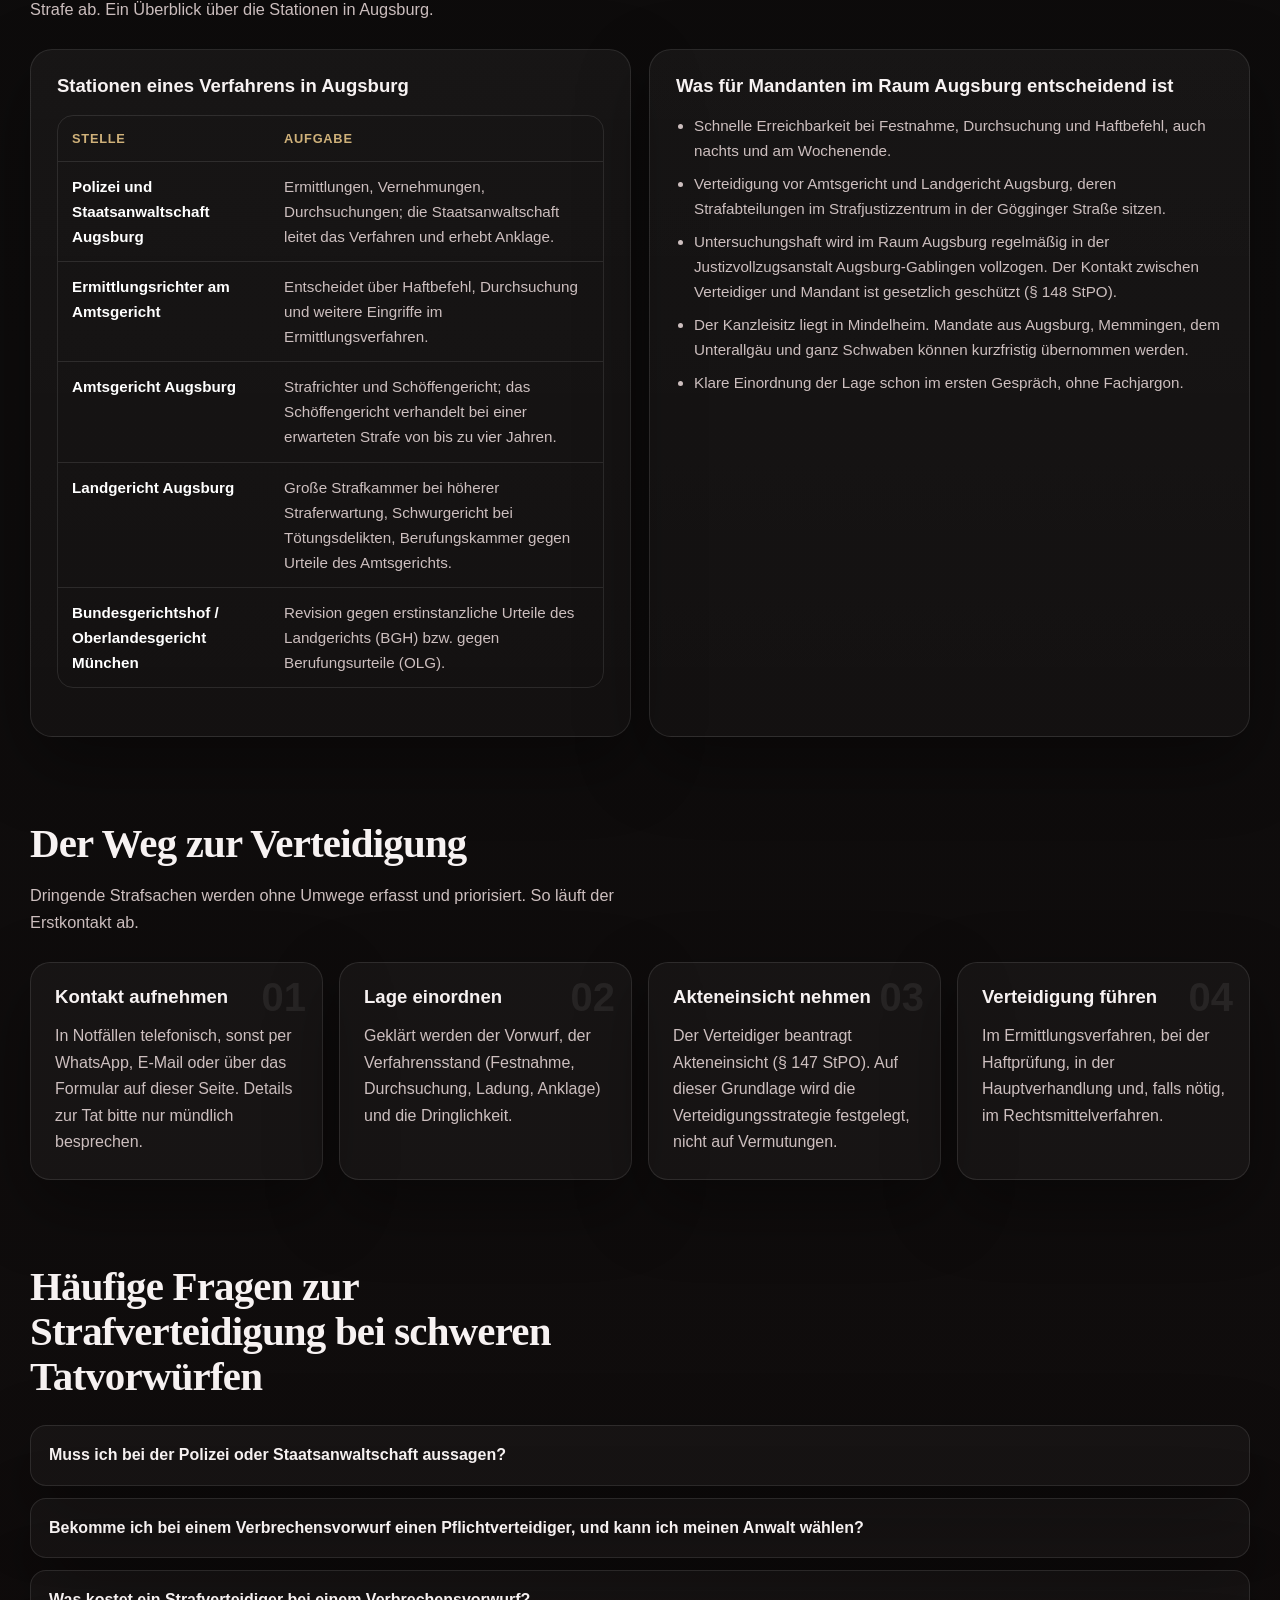
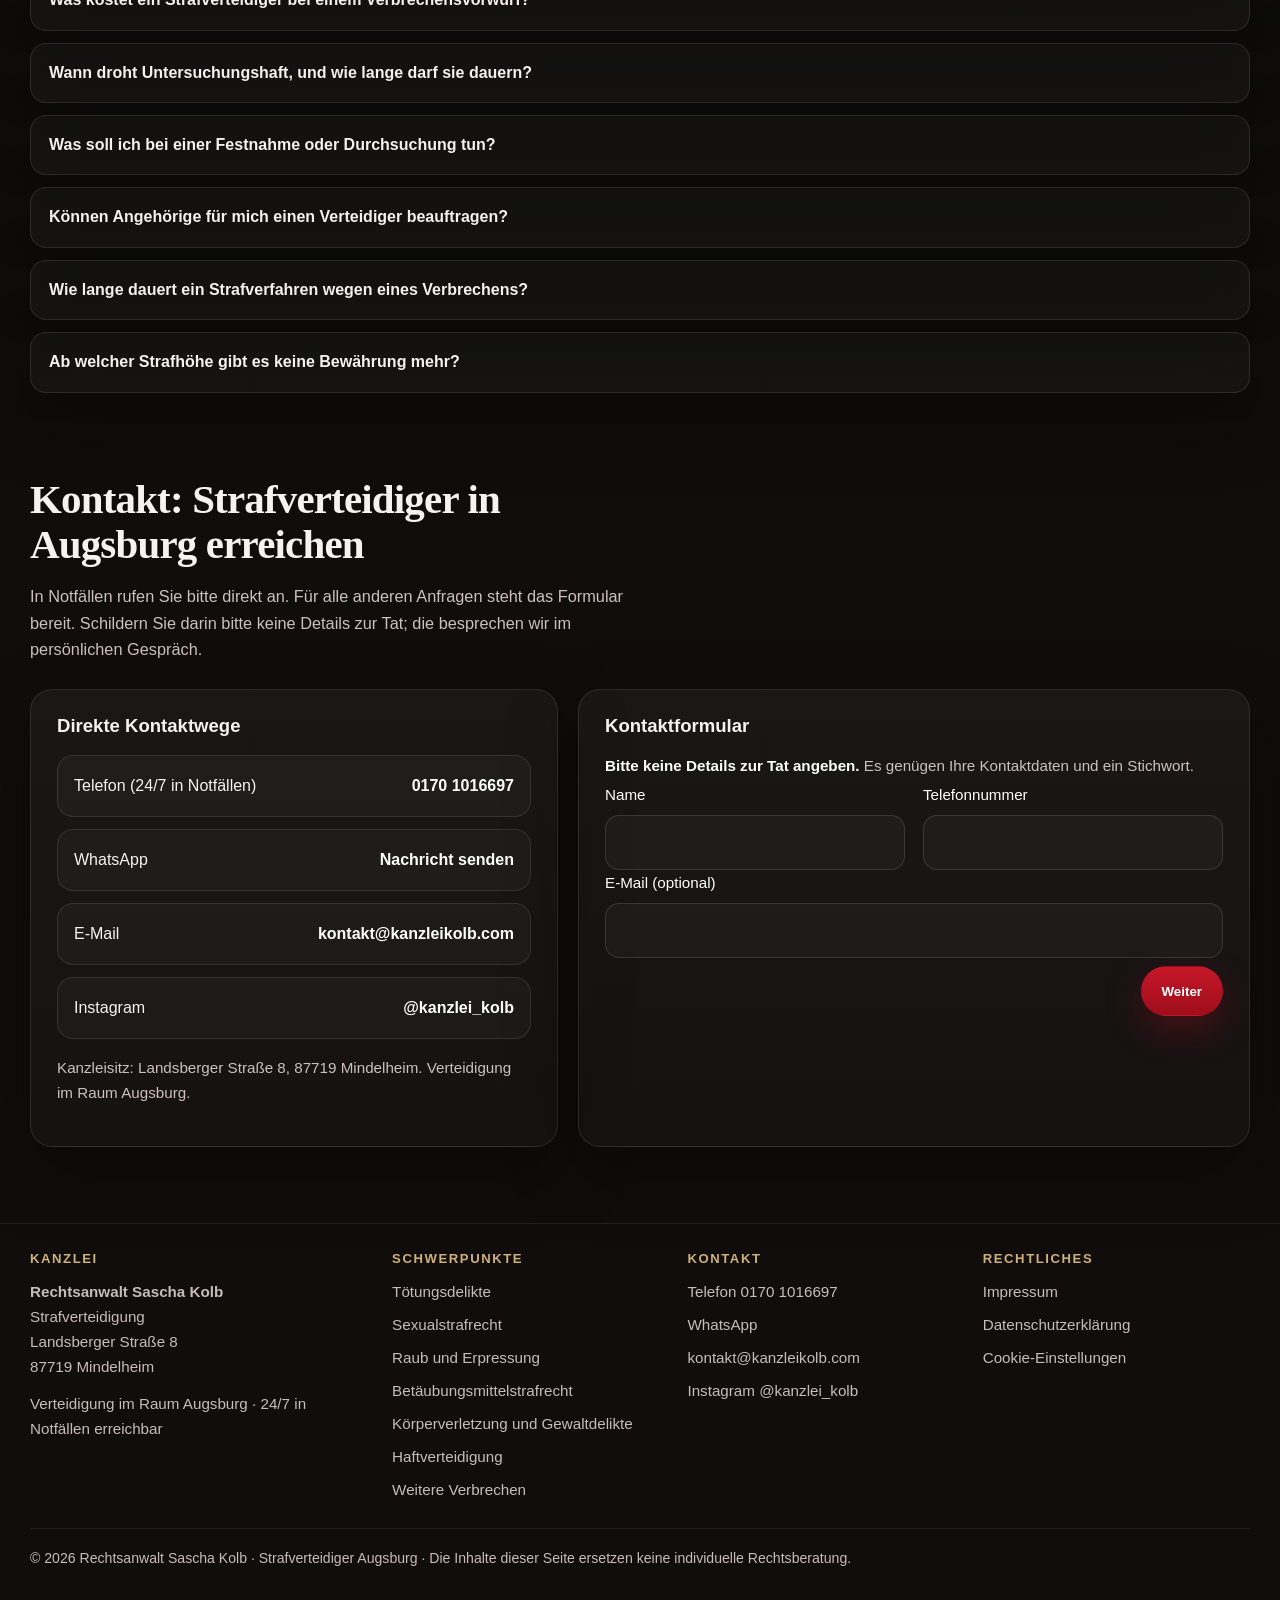
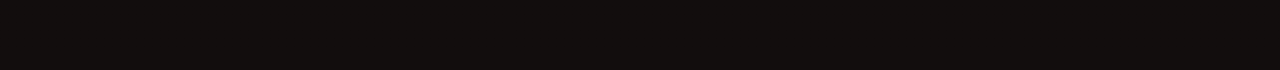
